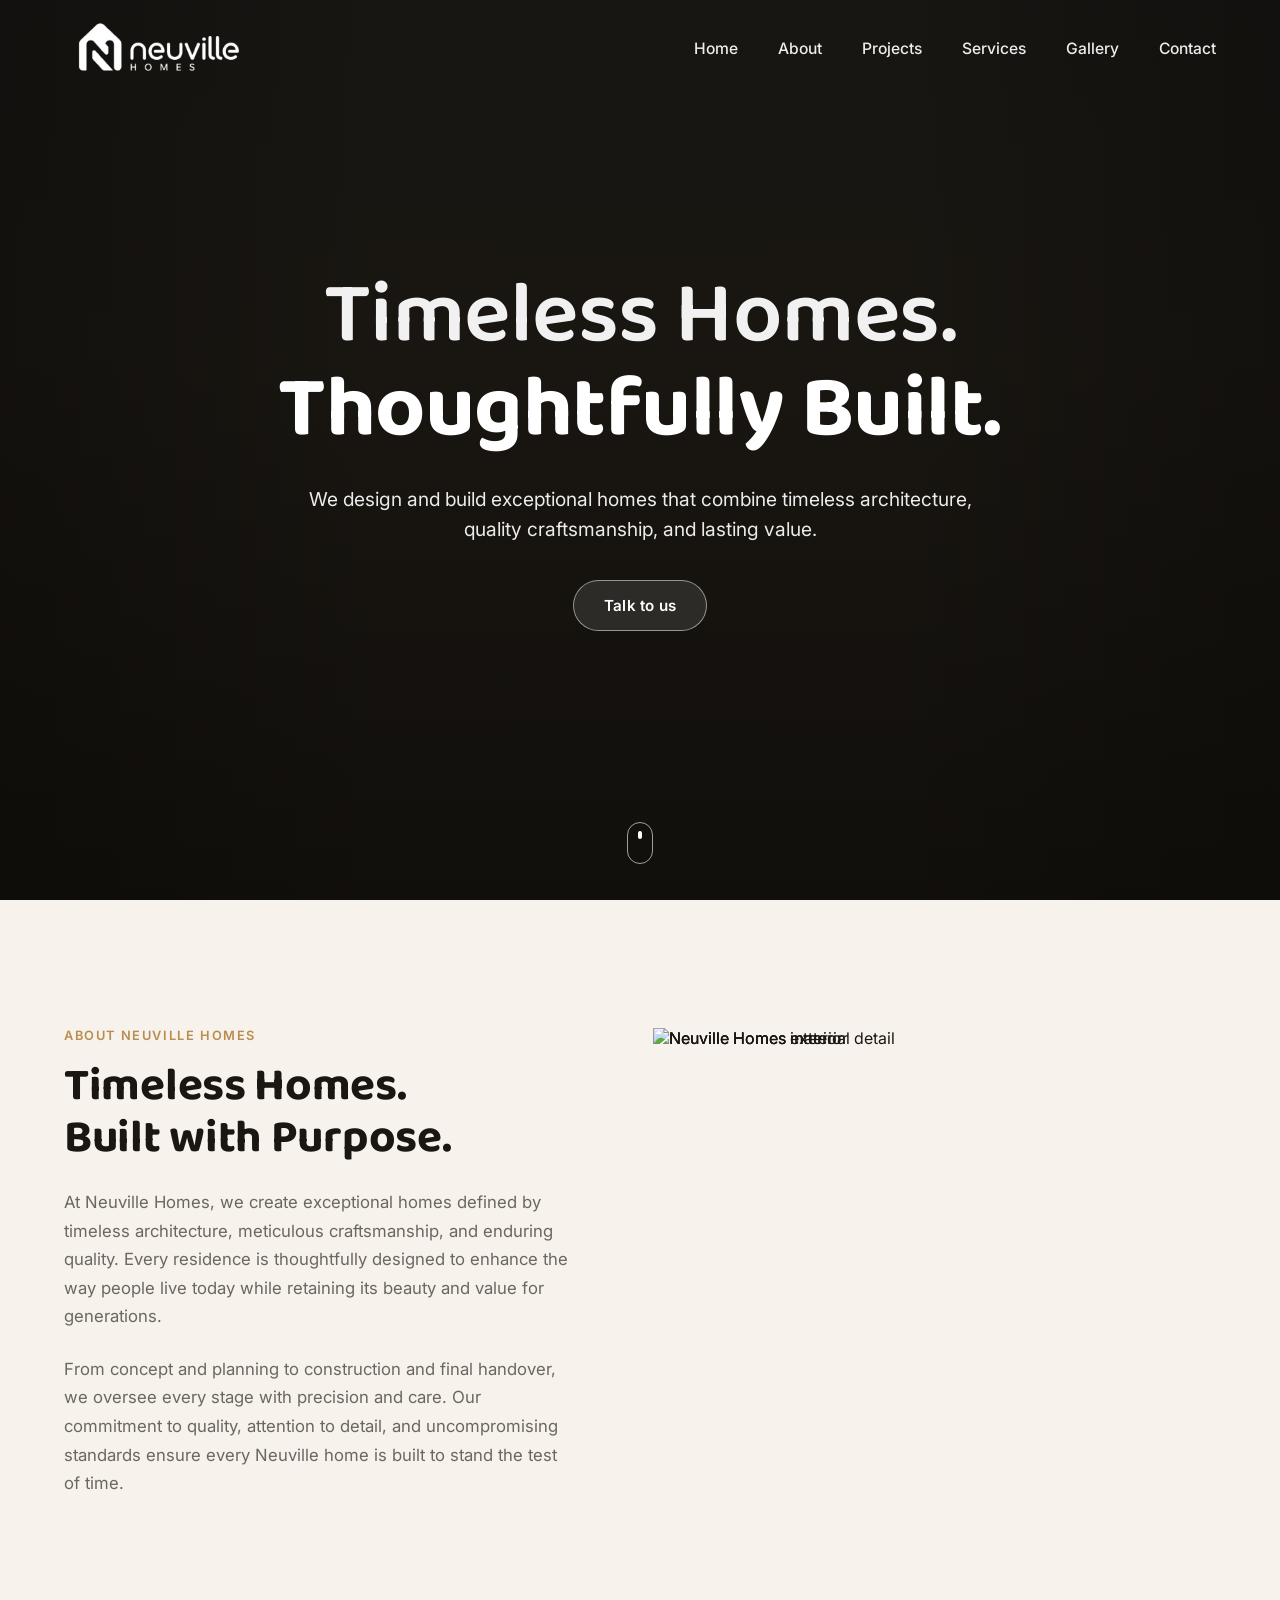
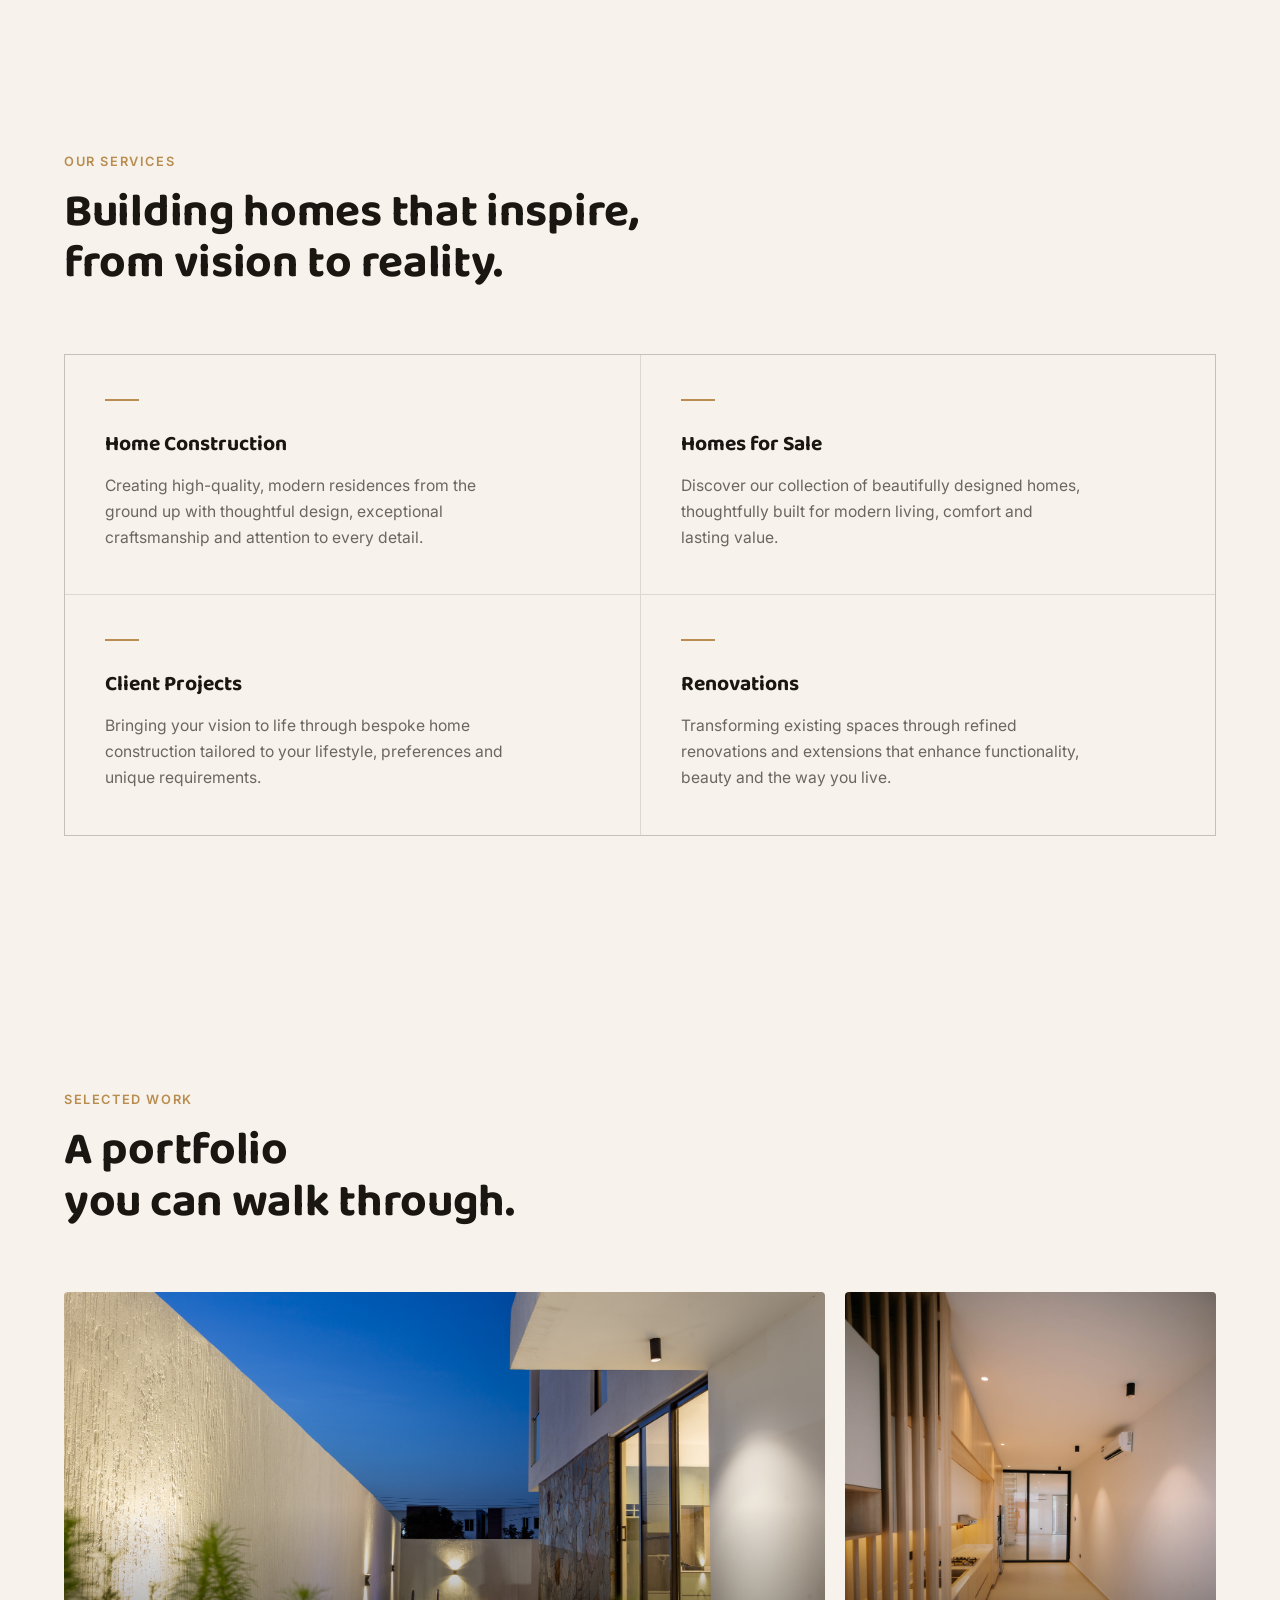
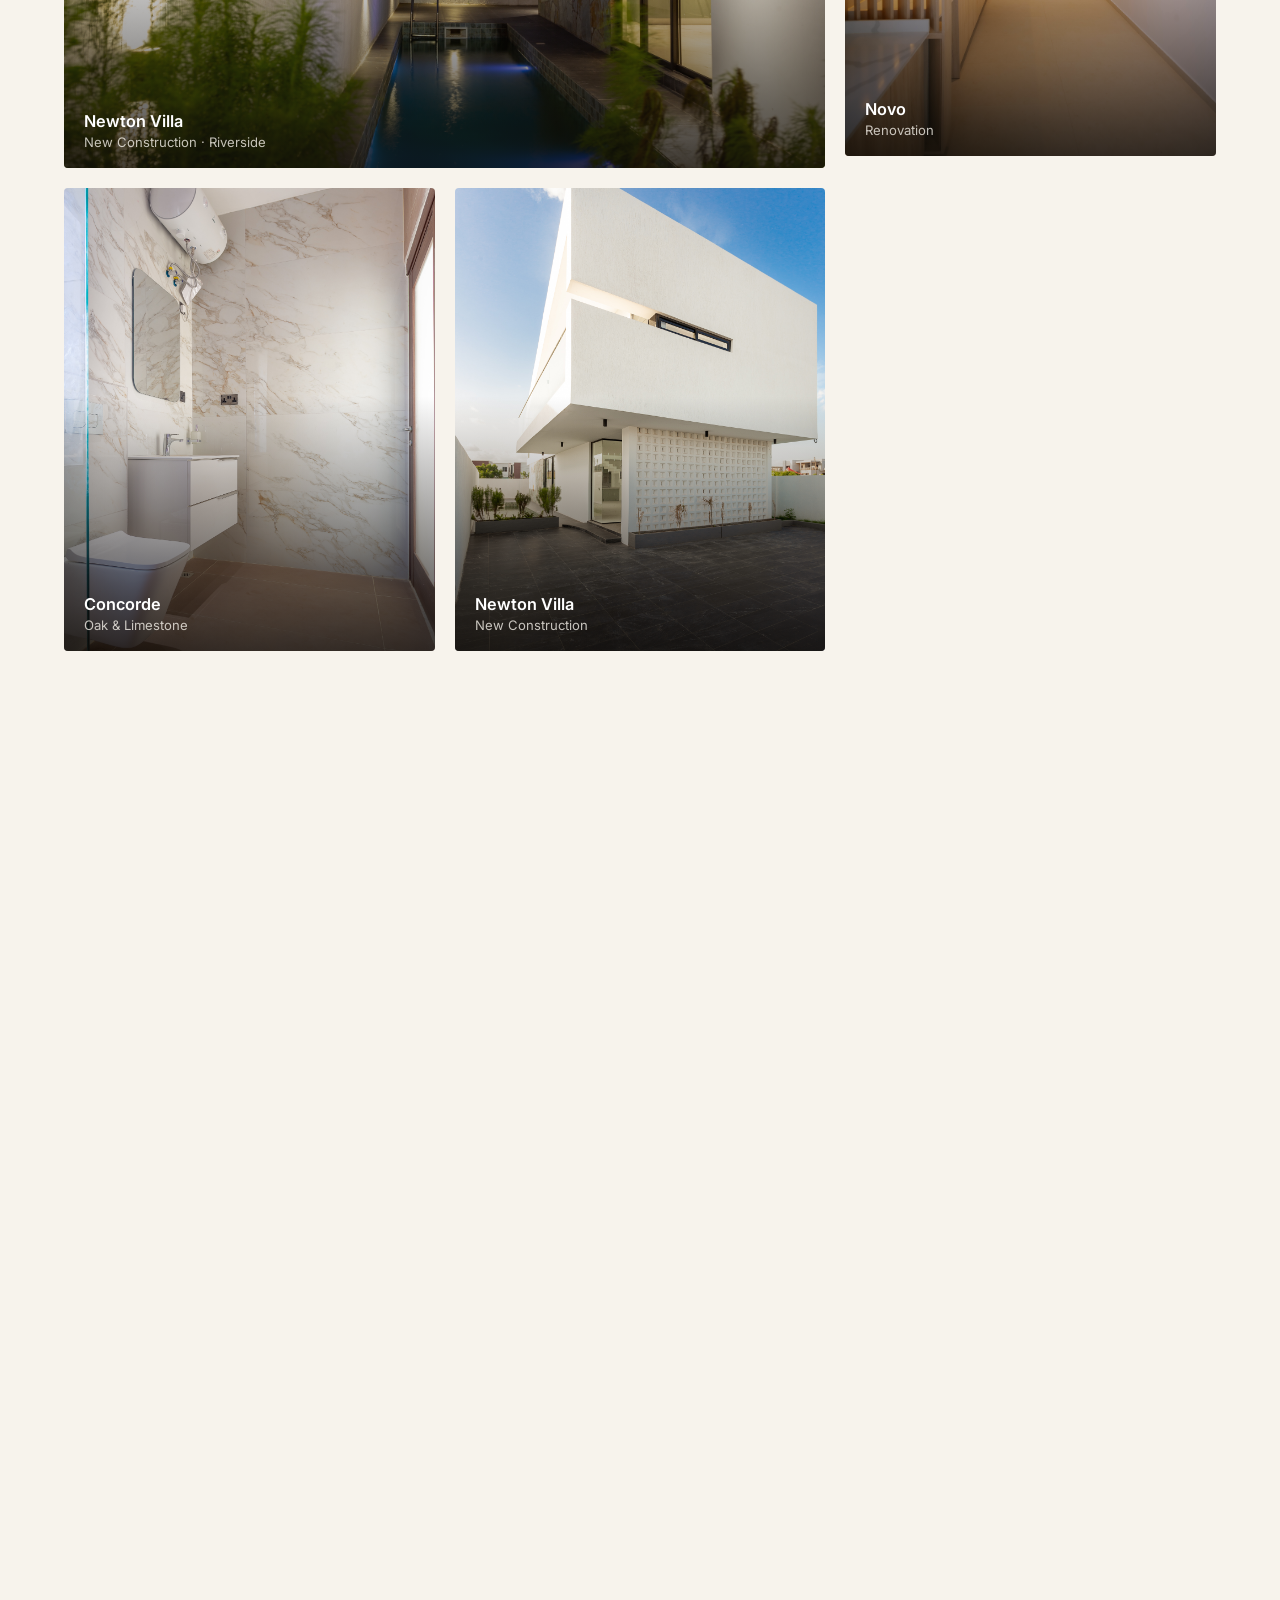
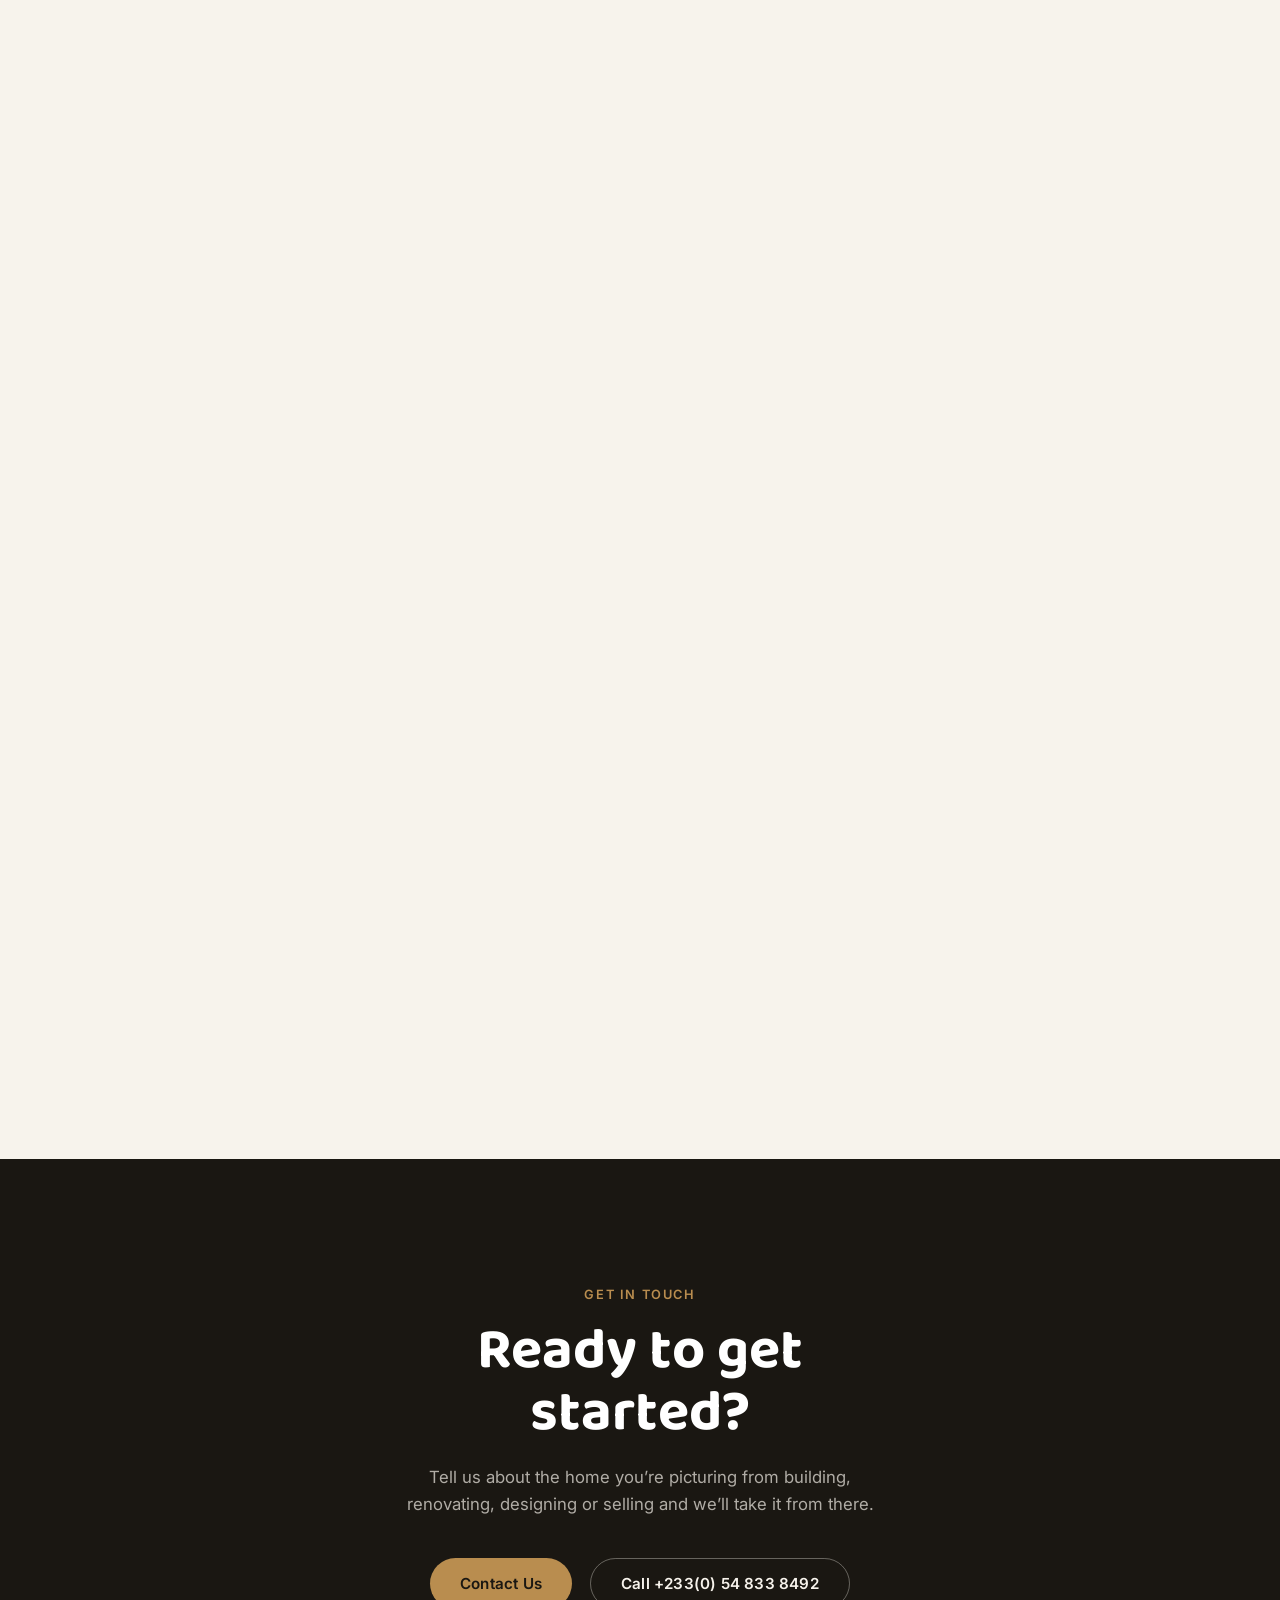
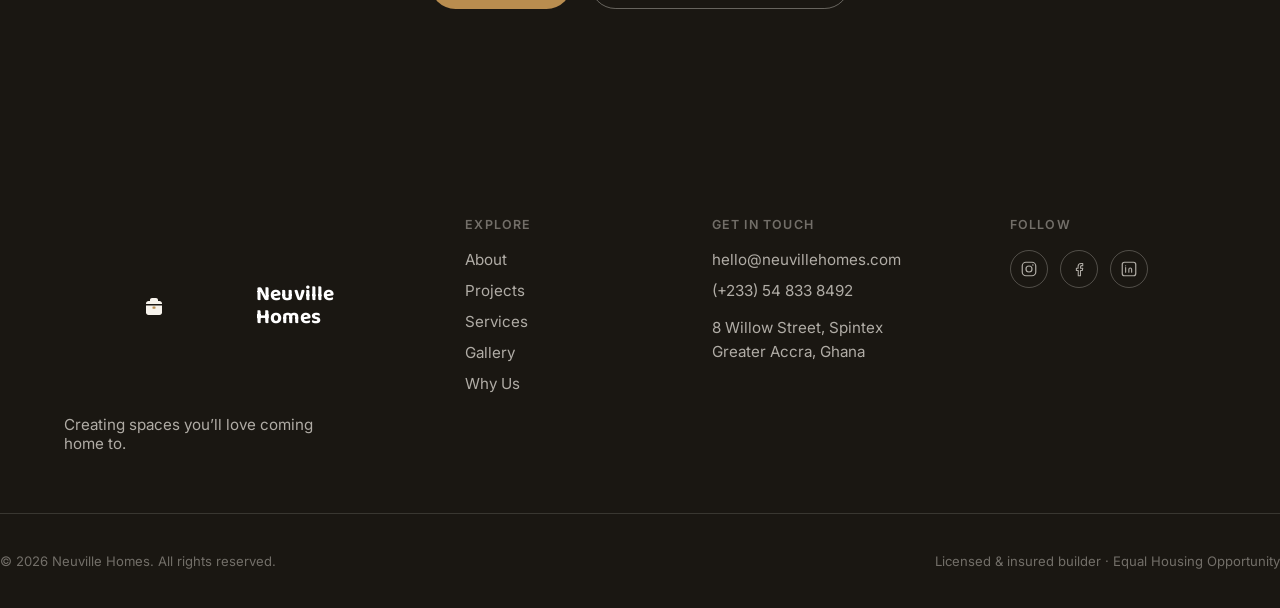
==== index.html @ 621ae407 "Logo size updated" ====
<!DOCTYPE html>
<html lang="en">
<head>
<meta charset="UTF-8">
<meta name="viewport" content="width=device-width, initial-scale=1.0">
<title>Neuville Homes | Timeless Homes. Thoughtfully Built.</title>
<meta name="description" content="Neuville Homes. Creating spaces you'll love coming home to.">

<!-- Social share preview -->
<meta property="og:title" content="Neuville Homes | Timeless Homes. Thoughtfully Built.">
<meta property="og:description" content="We design and build exceptional homes that combine timeless architecture, quality craftsmanship, and lasting value.">
<meta property="og:image" content="https://neuvillehomes.com/assets/social-preview.jpg">
<meta property="og:url" content="https://neuvillehomes.com">
<meta property="og:type" content="website">

<!-- Twitter/X card -->
<meta name="twitter:card" content="summary_large_image">
<meta name="twitter:title" content="Neuville Homes | Timeless Homes. Thoughtfully Built.">
<meta name="twitter:description" content="We design and build exceptional homes that combine timeless architecture, quality craftsmanship, and lasting value.">
<meta name="twitter:image" content="https://neuvillehomes.com/assets/social-preview.jpg">

<!-- Google Fonts -->
<link rel="preconnect" href="https://fonts.googleapis.com">
<link rel="preconnect" href="https://fonts.gstatic.com" crossorigin>
<link href="https://fonts.googleapis.com/css2?family=Baloo+2:wght@600;700;800&family=Inter:wght@400;500;600&display=swap" rel="stylesheet">

<link rel="stylesheet" href="styles.css">
</head>
<body>

<header class="site-header" id="siteHeader">
  <div class="header-inner">

    <!-- LOGO -->
    <!-- NOTE FOR CLIENT: replace the <span class="logo-mark"> SVG below with an <img src="assets/your-logo.png" alt="Neuville Homes"> tag
         when your logo image is ready. The wordmark text can stay or be removed if your logo already includes it. -->
    <a href="#" class="logo" aria-label="Neuville Homes home">
      <span class="logo-mark" aria-hidden="true">
        <img src="assets/logo-white.png" alt="" class="logo-img logo-img--white" >
        <img src="assets/logo-green.png" alt="" class="logo-img logo-img--green" >
      </span>
    </a>

    <!-- NAV -->
    <nav class="main-nav" id="mainNav" aria-label="Primary">
      <a href="index.html">Home</a>
      <a href="#about">About</a>
      <a href="projects.html">Projects</a>
      <a href="#services">Services</a>
      <a href="#gallery">Gallery</a>
      <a href="#contact">Contact</a>
    </nav>

    <!-- MOBILE TOGGLE -->
    <button class="nav-toggle" id="navToggle" aria-label="Toggle menu" aria-expanded="false" aria-controls="mainNav">
      <span></span>
      <span></span>
      <span></span>
    </button>

  </div>
</header>

<main>
  <section class="hero" id="hero">

    <!-- BACKGROUND VIDEO -->
    <!-- NOTE FOR CLIENT: drop your looping video file into assets/ and update the <source src="..."> below.
         The poster image (current landing photo) shows until the video loads, and is also the fallback
         if a browser can't play video. Keep muted + playsinline + loop + autoplay for a silent auto-loop. -->
    <div class="hero-media">
      <video
        class="hero-video"
        autoplay
        muted
        loop
        playsinline
        poster="assets/hero-poster.jpg">
        <source src="assets/neuville-homes.mp4" type="video/mp4">
      </video>
      <div class="hero-overlay" aria-hidden="true"></div>
    </div>

    <div class="hero-content">
      <h1 class="hero-heading">
        <span class="hero-heading-thin">Timeless Homes.</span> Thoughtfully Built.
      </h1>
      <p class="hero-sub">
        We design and build exceptional homes that combine timeless architecture,
        quality craftsmanship, and lasting value.
      </p>
      <a href="#contact" class="btn btn-ghost hero-cta">Talk to us</a>
    </div>

    <a href="#about" class="scroll-cue" aria-label="Scroll to content">
      <span></span>
    </a>

  </section>

  <!-- ============================================
       ABOUT
       ============================================ -->
  <section class="section about" id="about">
    <div class="section-inner about-grid">

      <div class="about-copy">
        <p class="eyebrow">About Neuville Homes</p>
        <h2 class="section-heading">Timeless Homes.<br>Built with Purpose.</h2>
        <p class="body-text">
          At Neuville Homes, we create exceptional homes defined by timeless architecture,
          meticulous craftsmanship, and enduring quality. Every residence is thoughtfully
          designed to enhance the way people live today while retaining its beauty and
          value for generations.
        </p>
        <p class="body-text">
          From concept and planning to construction and final handover, we oversee every
          stage with precision and care. Our commitment to quality, attention to detail,
          and uncompromising standards ensure every Neuville home is built to stand the test of time.
        </p>
      </div>

      <div class="about-collage" aria-hidden="true">
        <div class="collage-item collage-item--tall">
          <img src="assets/home-5.jpg" alt="Neuville Homes exterior">
        </div>
        <div class="collage-item">
          <img src="assets/home-1.jpg" alt="Neuville Homes interior">
        </div>
        <div class="collage-item">
          <img src="assets/home-8.jpg" alt="Neuville Homes material detail">
        </div>
      </div>

    </div>
  </section>

  <!-- ============================================
       SERVICES
       ============================================ -->
  <section class="section services" id="services">
    <div class="section-inner">

      <div class="section-head">
        <p class="eyebrow">Our Services</p>
        <h2 class="section-heading">Building homes that inspire,<br>from vision to reality.</h2>
      </div>

      <div class="services-grid">

        <div class="service-card">
          <span class="service-mark" aria-hidden="true"></span>
          <h3>Home Construction</h3>
          <p>Creating high-quality, modern residences from the ground up with thoughtful design, exceptional craftsmanship and attention to every detail.</p>
        </div>

        <div class="service-card">
          <span class="service-mark" aria-hidden="true"></span>
          <h3>Homes for Sale</h3>
          <p>Discover our collection of beautifully designed homes, thoughtfully built for modern living, comfort and lasting value.</p>
        </div>

        <div class="service-card">
          <span class="service-mark" aria-hidden="true"></span>
          <h3>Client Projects</h3>
          <p>Bringing your vision to life through bespoke home construction tailored to your lifestyle, preferences and unique requirements.</p>
        </div>

        <div class="service-card">
          <span class="service-mark" aria-hidden="true"></span>
          <h3>Renovations</h3>
          <p>Transforming existing spaces through refined renovations and extensions that enhance functionality, beauty and the way you live.</p>
        </div>

      </div>
    </div>
  </section>

  <!-- ============================================
       GALLERY
       ============================================ -->
  <section class="section gallery" id="gallery">
    <div class="section-inner">

      <div class="section-head">
        <p class="eyebrow">Selected Work</p>
        <h2 class="section-heading">A portfolio<br>you can walk through.</h2>
      </div>

      <div class="gallery-grid">

        <a class="gallery-item gallery-item--wide" href="property.html?id=newton-villa">
          <img src="assets/newton-villa-3.jpg" alt="Newton Villa">
          <span class="gallery-item-view" aria-hidden="true">&#8599;</span>
          <span class="gallery-caption"><span>Newton Villa</span><small>New Construction &middot; Riverside</small></span>
        </a>

        <a class="gallery-item" href="property.html?id=novo">
          <img src="assets/novo-1.JPG" alt="Novo">
          <span class="gallery-item-view" aria-hidden="true">&#8599;</span>
          <span class="gallery-caption"><span>Novo</span><small>Renovation</small></span>
        </a>

        <a class="gallery-item" href="property.html?id=concorde">
          <img src="assets/concorde-1.jpg" alt="Concorde">
          <span class="gallery-item-view" aria-hidden="true">&#8599;</span>
          <span class="gallery-caption"><span>Concorde</span><small>Oak &amp; Limestone</small></span>
        </a>

        <a class="gallery-item" href="property.html?id=newton-villa">
          <img src="assets/newton-villa-2.jpg" alt="Newton Villa">
          <span class="gallery-item-view" aria-hidden="true">&#8599;</span>
          <span class="gallery-caption"><span>Newton Villa</span><small>New Construction</small></span>
        </a>

        <a class="gallery-item gallery-item--wide" href="property.html?id=courtyard-house">
          <img src="assets/home-3.jpg" alt="Courtyard House">
          <span class="gallery-item-view" aria-hidden="true">&#8599;</span>
          <span class="gallery-caption"><span>Courtyard House</span><small>Renovation</small></span>
        </a>

        <a class="gallery-item" href="property.html?id=the-long-view">
          <img src="assets/home-7.jpg" alt="The Long View">
          <span class="gallery-item-view" aria-hidden="true">&#8599;</span>
          <span class="gallery-caption"><span>The Long View</span><small>Interior Design</small></span>
        </a>

      </div>
    </div>
  </section>

  <!-- ============================================
       WHY CHOOSE US
       ============================================ -->
  <section class="section why-us" id="why-us">

    <div class="section-inner">
      <div class="section-head">
        <p class="eyebrow">Why Choose Us</p>
        <h2 class="section-heading">Excellence is built<br>into every detail.</h2>
      </div>

      <div class="why-grid">
        <div class="why-item">
          <span class="why-check" aria-hidden="true">&#10003;</span>
          <div>
            <h3>A seamless journey from vision to completion</h3>
            <p>From the first concept to the final handover, our dedicated team manages every stage with care, ensuring a smooth and transparent building experience.</p>
          </div>
        </div>
        <div class="why-item">
          <span class="why-check" aria-hidden="true">&#10003;</span>
          <div>
            <h3>Quality without compromise</h3>
            <p>We focus on exceptional materials, skilled craftsmanship and thoughtful execution to create homes that are as enduring as they are beautiful.</p>
          </div>
        </div>
        <div class="why-item">
          <span class="why-check" aria-hidden="true">&#10003;</span>
          <div>
            <h3>Designed for lasting value</h3>
            <p>Every decision — from architecture and layout to finishes and materials — is made with longevity, comfort and timeless appeal in mind.</p>
          </div>
        </div>
        <div class="why-item">
          <span class="why-check" aria-hidden="true">&#10003;</span>
          <div>
            <h3>A trusted partner in every project</h3>
            <p>Whether building, renovating or investing, we bring expertise, attention to detail and a commitment to delivering homes of distinction.</p>
          </div>
        </div>
      </div>
    </div>
  </section>

  <!-- ============================================
       TESTIMONIALS
       ============================================ -->
  <section class="section testimonials" id="testimonials">
    <div class="section-inner">

      <div class="section-head">
        <p class="eyebrow">Client Stories</p>
        <h2 class="section-heading">What it&rsquo;s like<br>to build with us.</h2>
      </div>

      <div class="testimonial-grid">

        <blockquote class="testimonial-card">
          <span class="quote-mark" aria-hidden="true">&ldquo;</span>
          <p>Neuville didn&rsquo;t just build our house. They listened to how we actually wanted to live in it, and it shows in every room.</p>
          <footer><span>Sarah &amp; Tom Whitfield</span><small>New Construction client</small></footer>
        </blockquote>

        <blockquote class="testimonial-card">
          <span class="quote-mark" aria-hidden="true">&ldquo;</span>
          <p>The renovation could have been chaos. It wasn&rsquo;t. Every decision was explained before it was made, not after.</p>
          <footer><span>Daniel Okafor</span><small>Renovation client</small></footer>
        </blockquote>

        <blockquote class="testimonial-card">
          <span class="quote-mark" aria-hidden="true">&ldquo;</span>
          <p>We sold through their team and never once felt like a transaction. They knew the house better than the listing did.</p>
          <footer><span>Priya Anand</span><small>Property Sale client</small></footer>
        </blockquote>

      </div>
    </div>
  </section>

  <!-- ============================================
       CTA / CONTACT
       ============================================ -->
  <section class="section cta" id="contact">
    <div class="section-inner cta-inner">
      <p class="eyebrow eyebrow--light">Get In Touch</p>
      <h2 class="cta-heading">Ready to get started?</h2>
      <p class="cta-sub">Tell us about the home you&rsquo;re picturing from building, renovating, designing or selling and we&rsquo;ll take it from there.</p>
      <div class="cta-actions">
        <a href="mailto:hello@neuvillehomes.com" class="btn btn-gold">Contact Us</a>
        <a href="tel:+233548338492" class="btn btn-outline">Call +233(0) 54 833 8492</a>
      </div>
    </div>
  </section>
</main>

<!-- ============================================
     FOOTER
     ============================================ -->
<footer class="site-footer">
  <div class="section-inner footer-grid">

    <div class="footer-brand">
      <a href="#" class="logo" aria-label="Neuville Homes home">
        <span class="logo-mark" aria-hidden="true">
          <svg viewBox="0 0 24 24" width="24" height="24" fill="none" xmlns="http://www.w3.org/2000/svg">
            <path d="M4 8.5C4 7.11929 5.11929 6 6.5 6H8V5C8 3.89543 8.89543 3 10 3H14C15.1046 3 16 3.89543 16 5V6H17.5C18.8807 6 20 7.11929 20 8.5V9H4V8.5Z" fill="currentColor"/>
            <path d="M4 10.5H20V17.5C20 18.8807 18.8807 20 17.5 20H6.5C5.11929 20 4 18.8807 4 17.5V10.5Z" fill="currentColor"/>
            <rect x="10.5" y="11.5" width="3" height="2.2" rx="0.4" fill="#B98D4F"/>
          </svg>
        </span>
        <span class="logo-text">Neuville<br>Homes</span>
      </a>
      <p class="footer-tagline">Creating spaces you&rsquo;ll love coming home to.</p>
    </div>

    <nav class="footer-nav" aria-label="Footer">
      <p class="footer-col-title">Explore</p>
      <a href="#about">About</a>
      <a href="projects.html">Projects</a>
      <a href="#services">Services</a>
      <a href="#gallery">Gallery</a>
      <a href="#why-us">Why Us</a>
    </nav>

    <div class="footer-contact">
      <p class="footer-col-title">Get in touch</p>
      <a href="mailto:hello@neuvillehomes.com">hello@neuvillehomes.com</a>
      <a href="+233548338492">(+233) 54 833 8492</a>
      <p class="footer-address">8 Willow Street, Spintex <br>Greater Accra, Ghana</p>
    </div>

    <div class="footer-social">
      <p class="footer-col-title">Follow</p>
      <div class="social-row">
        <a href="#" aria-label="Neuville Homes on Instagram" class="social-icon">
          <svg width="18" height="18" viewBox="0 0 24 24" fill="none"><rect x="3" y="3" width="18" height="18" rx="5" stroke="currentColor" stroke-width="1.6"/><circle cx="12" cy="12" r="4" stroke="currentColor" stroke-width="1.6"/><circle cx="17.2" cy="6.8" r="1" fill="currentColor"/></svg>
        </a>
        <a href="#" aria-label="Neuville Homes on Facebook" class="social-icon">
          <svg width="18" height="18" viewBox="0 0 24 24" fill="none"><path d="M14 21v-7h2.5l.5-3H14V9c0-.9.3-1.5 1.7-1.5H17V4.8c-.3 0-1.2-.1-2.3-.1-2.3 0-3.9 1.4-3.9 4v2.2H8.5v3H11v7h3Z" stroke="currentColor" stroke-width="1.4" stroke-linejoin="round"/></svg>
        </a>
        <a href="#" aria-label="Neuville Homes on LinkedIn" class="social-icon">
          <svg width="18" height="18" viewBox="0 0 24 24" fill="none"><rect x="3" y="3" width="18" height="18" rx="3" stroke="currentColor" stroke-width="1.6"/><path d="M7.5 10v6.2M7.5 7.8v.01M11.8 16.2v-3.6c0-1.2.7-2 1.9-2 1.1 0 1.8.8 1.8 2v3.6" stroke="currentColor" stroke-width="1.5" stroke-linecap="round"/></svg>
        </a>
      </div>
    </div>

  </div>

  <div class="footer-bottom">
    <div class="section-inner footer-bottom-inner">
      <p>&copy; <span id="year">2026</span> Neuville Homes. All rights reserved.</p>
      <p class="footer-fine">Licensed &amp; insured builder &middot; Equal Housing Opportunity</p>
    </div>
  </div>
</footer>

<script src="script.js"></script>
</body>
</html>
---- styles.css ----
/* ============================================
   Neuville Homes — Landing Page
   ============================================ */

:root{
  --color-cream: #F7F3EC;
  --color-ink: #1A1712;
  --color-gold: #B98D4F;
  --color-overlay-top: rgba(10, 14, 20, 0.15);
  --color-overlay-bottom: rgba(10, 8, 6, 0.55);

  --font-display: 'Baloo 2', 'Quicksand', sans-serif;
  --font-body: 'Inter', -apple-system, BlinkMacSystemFont, sans-serif;

  --header-h: 96px;
  --container-pad: 64px;
}

*, *::before, *::after{ box-sizing: border-box; }

html{ scroll-behavior: smooth; }

body{
  margin: 0;
  font-family: var(--font-body);
  background: var(--color-ink);
  color: var(--color-cream);
  -webkit-font-smoothing: antialiased;
}

a{ text-decoration: none; color: inherit; }

img, video{ max-width: 100%; display: block; }

button{ font-family: inherit; }

/* ============================================
   HEADER
   ============================================ */

.site-header{
  position: absolute;
  top: 0;
  left: 0;
  right: 0;
  z-index: 100;
  height: var(--header-h);
}

.header-inner{
  max-width: 1440px;
  margin: 0 auto;
  height: 100%;
  padding: 0 var(--container-pad);
  display: flex;
  align-items: center;
  justify-content: space-between;
}

.logo{
  display: flex;
  align-items: center;
  gap: 12px;
  flex-shrink: 0;
}

.logo-mark{
  display: flex;
  align-items: center;
  justify-content: center;
  width: 180px;
  height: 180px;
  flex-shrink: 0;
  position: relative;
}

.logo-img{
  width: 100%;
  height: 100%;
  object-fit: contain;
  display: block;
}

.logo-img--green{ display: none; }

.logo-text{
  font-family: var(--font-display);
  font-weight: 700;
  font-size: 1.3rem;
  line-height: 1.08;
  letter-spacing: 0.2px;
  color: #ffffff;
}

.main-nav{
  display: flex;
  align-items: center;
  gap: 40px;
}

.main-nav a{
  font-size: 0.98rem;
  font-weight: 500;
  color: rgba(255, 255, 255, 0.92);
  position: relative;
  padding: 6px 0;
  transition: color 0.25s ease;
}

.main-nav a::after{
  content: "";
  position: absolute;
  left: 0;
  bottom: 0;
  width: 0%;
  height: 1.5px;
  background: #ffffff;
  transition: width 0.3s ease;
}

.main-nav a:hover{ color: #ffffff; }
.main-nav a:hover::after{ width: 100%; }

/* Mobile nav toggle */
.nav-toggle{
  display: none;
  flex-direction: column;
  justify-content: center;
  gap: 5px;
  width: 40px;
  height: 40px;
  background: none;
  border: none;
  cursor: pointer;
  z-index: 110;
}

.nav-toggle span{
  display: block;
  width: 100%;
  height: 2px;
  background: #ffffff;
  border-radius: 2px;
  transition: transform 0.3s ease, opacity 0.3s ease;
}

.nav-toggle.is-open span:nth-child(1){ transform: translateY(7px) rotate(45deg); }
.nav-toggle.is-open span:nth-child(2){ opacity: 0; }
.nav-toggle.is-open span:nth-child(3){ transform: translateY(-7px) rotate(-45deg); }

/* ============================================
   HERO
   ============================================ */

.hero{
  position: relative;
  min-height: 100svh;
  width: 100%;
  display: flex;
  align-items: center;
  overflow: hidden;
}

.hero-media{
  position: absolute;
  inset: 0;
  z-index: 0;
}

.hero-video{
  width: 100%;
  height: 100%;
  object-fit: cover;
  object-position: center;
}

.hero-overlay{
  position: absolute;
  inset: 0;
  background:
    linear-gradient(180deg, var(--color-overlay-top) 0%, rgba(10,10,10,0.05) 40%, var(--color-overlay-bottom) 100%),
    linear-gradient(90deg, rgba(0,0,0,0.25) 0%, rgba(0,0,0,0) 30%, rgba(0,0,0,0) 70%, rgba(0,0,0,0.25) 100%);
}

.hero-content{
  position: relative;
  z-index: 1;
  width: 100%;
  max-width: 1080px;
  margin: 0 auto;
  text-align: center;
  animation: hero-rise 1s cubic-bezier(0.16, 1, 0.3, 1) both;
  animation-delay: 0.15s;
}

@keyframes hero-rise{
  from{ opacity: 0; transform: translateY(22px); }
  to{ opacity: 1; transform: translateY(0); }
}

.hero-heading{
  font-family: var(--font-display);
  font-weight: 700;
  font-size: clamp(3.2rem, 6.8vw, 5.8rem);
  line-height: 1.08;
  letter-spacing: -0.5px;
  margin: 0 0 28px;
  color: #ffffff;
  text-wrap: balance;
}

.hero-heading-thin{
  font-weight: 600;
  opacity: 0.94;
}

.hero-sub{
  font-family: var(--font-body);
  font-weight: 400;
  font-size: clamp(1rem, 1.6vw, 1.2rem);
  line-height: 1.55;
  color: rgba(255, 255, 255, 0.92);
  max-width: 680px;
  margin: 0 auto;
}

/* ============================================
   RESPONSIVE
   ============================================ */

@media (max-width: 900px){
  :root{ --container-pad: 32px; --header-h: 84px; }

  .main-nav{
    position: fixed;
    top: 0;
    right: 0;
    height: 100svh;
    width: min(78vw, 340px);
    background: rgba(20, 17, 13, 0.98);
    flex-direction: column;
    justify-content: center;
    align-items: flex-start;
    gap: 28px;
    padding: 0 40px;
    transform: translateX(100%);
    transition: transform 0.4s cubic-bezier(0.16, 1, 0.3, 1);
    z-index: 105;
  }

  .main-nav.is-open{ transform: translateX(0); }

  .main-nav a{ font-size: 1.15rem; }

  .nav-toggle{ display: flex; }

  .hero-content{ padding-bottom: 12vh; }
}

@media (max-width: 560px){
  :root{ --container-pad: 22px; --header-h: 76px; }

  .logo-mark{ width: 38px; height: 38px; border-radius: 10px; }
  .logo-text{ font-size: 1.05rem; }

  .hero-heading{ margin-bottom: 20px; }
  .hero-sub{ font-size: 0.98rem; }

  .hero-content{ padding-bottom: 10vh; }
}

@media (max-width: 380px){
  .hero-heading{ font-size: clamp(2rem, 8vw, 2.4rem); }
}

/* Respect reduced motion */
@media (prefers-reduced-motion: reduce){
  .hero-content{ animation: none; }
  html{ scroll-behavior: auto; }
  .main-nav, .nav-toggle span, .main-nav a::after{ transition: none; }
}

/* ============================================
   DESIGN TOKENS — page sections
   ============================================ */

:root{
  --color-ink-soft: rgba(26, 23, 18, 0.64);
  --color-ink-faint: rgba(26, 23, 18, 0.38);
  --color-line: rgba(26, 23, 18, 0.12);
  --color-cream-soft: rgba(247, 243, 236, 0.68);
  --color-cream-faint: rgba(247, 243, 236, 0.4);
  --section-pad-y: 128px;
}

/* ============================================
   SHARED SECTION SCAFFOLDING
   ============================================ */

.section{
  background: var(--color-cream);
  color: var(--color-ink);
  padding: var(--section-pad-y) 0;
}

.section-inner{
  max-width: 1280px;
  margin: 0 auto;
  padding: 0 var(--container-pad);
}

.eyebrow{
  font-family: var(--font-body);
  font-size: 0.8rem;
  font-weight: 600;
  letter-spacing: 1.6px;
  text-transform: uppercase;
  color: var(--color-gold);
  margin: 0 0 18px;
}

.eyebrow--light{ color: var(--color-gold); }

.section-heading{
  font-family: var(--font-display);
  font-weight: 700;
  font-size: clamp(2.1rem, 3.6vw, 3.1rem);
  line-height: 1.12;
  letter-spacing: -0.3px;
  margin: 0;
  color: var(--color-ink);
}

.section-head{
  max-width: 640px;
  margin: 0 0 64px;
}

.body-text{
  font-family: var(--font-body);
  font-size: 1.05rem;
  line-height: 1.7;
  color: var(--color-ink-soft);
  max-width: 46ch;
  margin: 24px 0 0;
}

/* Architectural corner-tick motif — the page's signature accent.
   Small drafting-style marks at the corners of photography, used
   consistently across About / Gallery to nod to blueprint drawings. */
.placeholder-img{
  position: relative;
  background: linear-gradient(160deg, #E7E0D2 0%, #D8CEB9 100%);
  display: flex;
  align-items: center;
  justify-content: center;
  overflow: hidden;
  min-height: 160px;
}

.placeholder-img--gold{
  background: linear-gradient(160deg, #C7A06B 0%, #9E7743 100%);
}

.placeholder-img::before,
.placeholder-img::after{
  content: "";
  position: absolute;
  width: 22px;
  height: 22px;
  border: 1.5px solid rgba(26, 23, 18, 0.55);
  opacity: 0.55;
  pointer-events: none;
}
.placeholder-img::before{ top: 14px; left: 14px; border-right: none; border-bottom: none; }
.placeholder-img::after{ bottom: 14px; right: 14px; border-left: none; border-top: none; }
.placeholder-img--gold::before,
.placeholder-img--gold::after{ border-color: rgba(255,255,255,0.6); }

.ph-label{
  font-family: var(--font-body);
  font-size: 0.78rem;
  font-weight: 500;
  letter-spacing: 0.3px;
  color: rgba(26, 23, 18, 0.5);
  text-align: center;
  padding: 0 16px;
}
.placeholder-img--gold .ph-label{ color: rgba(255,255,255,0.85); }

.btn{
  display: inline-flex;
  align-items: center;
  justify-content: center;
  font-family: var(--font-body);
  font-weight: 600;
  font-size: 0.95rem;
  letter-spacing: 0.2px;
  padding: 15px 30px;
  border-radius: 999px;
  transition: transform 0.25s ease, background 0.25s ease, color 0.25s ease, border-color 0.25s ease;
}

.btn-gold{
  background: var(--color-gold);
  color: #1A1712;
}
.btn-gold:hover{ transform: translateY(-2px); background: #c99c5e; }

.btn-outline{
  background: transparent;
  color: var(--color-cream);
  border: 1.5px solid rgba(247, 243, 236, 0.35);
}
.btn-outline:hover{ border-color: rgba(247, 243, 236, 0.8); transform: translateY(-2px); }

.btn-ghost{
  background: rgba(255,255,255,0.1);
  color: #ffffff;
  border: 1.5px solid rgba(255,255,255,0.5);
  backdrop-filter: blur(6px);
}
.btn-ghost:hover{ background: rgba(255,255,255,0.22); transform: translateY(-2px); }

/* ============================================
   HEADER — solid state once scrolled past hero
   ============================================ */

.site-header{ transition: background 0.35s ease, box-shadow 0.35s ease; }

.site-header.is-scrolled{
  position: fixed;
  background: rgba(247, 243, 236, 0.92);
  backdrop-filter: blur(10px);
  box-shadow: 0 1px 0 var(--color-line);
}

.site-header.is-scrolled .logo-text,
.site-header.is-scrolled .main-nav a{ color: var(--color-ink); }

.site-header.is-scrolled .main-nav a::after{ background: var(--color-ink); }

.site-header.is-scrolled .logo-img--white{ display: none; }

.site-header.is-scrolled .logo-img--green{ display: block; }

.site-header.is-scrolled .nav-toggle span{ background: var(--color-ink); }

@media (max-width: 900px){
  .site-header.is-scrolled .main-nav{ background: rgba(20, 17, 13, 0.98); }
  .site-header.is-scrolled .main-nav a{ color: rgba(255,255,255,0.92); }
  .site-header.is-scrolled .main-nav a::after{ background: #ffffff; }
}

/* Scroll cue on the hero */
.scroll-cue{
  position: absolute;
  left: 50%;
  bottom: 36px;
  transform: translateX(-50%);
  width: 26px;
  height: 42px;
  border: 1.5px solid rgba(255,255,255,0.6);
  border-radius: 20px;
  z-index: 1;
}
.scroll-cue span{
  position: absolute;
  top: 8px;
  left: 50%;
  width: 4px;
  height: 8px;
  border-radius: 2px;
  background: #ffffff;
  transform: translateX(-50%);
  animation: cue-drop 1.8s ease infinite;
}
@keyframes cue-drop{
  0%{ opacity: 1; top: 8px; }
  70%{ opacity: 0; top: 20px; }
  100%{ opacity: 0; top: 8px; }
}
.hero-cta{ margin-top: 36px; }

/* ============================================
   ABOUT
   ============================================ */

.about-grid{
  display: grid;
  grid-template-columns: minmax(0, 0.95fr) minmax(0, 1.05fr);
  gap: 80px;
  align-items: start;
}

.pull-quote{
  margin: 40px 0 0;
  padding: 24px 0 0;
  border-top: 1px solid var(--color-line);
  max-width: 46ch;
}
.pull-quote p{
  font-family: var(--font-display);
  font-weight: 600;
  font-size: 1.28rem;
  line-height: 1.4;
  color: var(--color-ink);
  margin: 0;
}

.about-collage{
  display: grid;
  grid-template-columns: 1.1fr 1fr;
  grid-template-rows: repeat(2, 160px);
  gap: 18px;
}
.about-collage .collage-item--tall{ grid-row: 1 / 3; }
.about-collage .collage-item:not(.collage-item--tall){ height: 100%; }

.collage-item img{
  position: absolute;
  inset: 0;
  width: 100%;
  height: 100%;
  object-fit: cover;
  display: block;
}

/* ============================================
   SERVICES
   ============================================ */

.services-grid{
  display: grid;
  grid-template-columns: repeat(2, minmax(0, 1fr));
  gap: 1px;
  background: var(--color-line);
  border: 1px solid var(--color-line);
}

.service-card{
  background: var(--color-cream);
  padding: 44px 40px;
}

.service-mark{
  display: block;
  width: 34px;
  height: 2px;
  background: var(--color-gold);
  margin-bottom: 26px;
}

.service-card h3{
  font-family: var(--font-display);
  font-weight: 700;
  font-size: 1.32rem;
  margin: 0 0 12px;
  color: var(--color-ink);
}

.service-card p{
  font-family: var(--font-body);
  font-size: 0.98rem;
  line-height: 1.65;
  color: var(--color-ink-soft);
  margin: 0;
  max-width: 40ch;
}

/* ============================================
   GALLERY
   ============================================ */

.gallery-grid{
  display: grid;
  grid-template-columns: repeat(3, minmax(0, 1fr));
  gap: 20px;
}

.gallery-item{
  position: relative;
  display: block;
  margin: 0;
  aspect-ratio: 4 / 5;
  border-radius: 4px;
  overflow: hidden;
  isolation: isolate;
}

.gallery-item.gallery-item--wide{
  aspect-ratio: 4 / 5;
}
@media (min-width: 700px){
  .gallery-item.gallery-item--wide{
    grid-column: span 2;
    aspect-ratio: 16 / 10;
  }
}

.gallery-item img{
  position: absolute;
  inset: 0;
  width: 100%;
  height: 100%;
  object-fit: cover;
  display: block;
  transition: transform 0.6s cubic-bezier(0.16, 1, 0.3, 1);
}

.gallery-item:hover img{ transform: scale(1.06); }

/* Dark gradient so the caption always reads over any photo */
.gallery-item::after{
  content: "";
  position: absolute;
  inset: 0;
  background: linear-gradient(180deg, rgba(15, 12, 8, 0) 45%, rgba(15, 12, 8, 0.78) 100%);
  z-index: 1;
  pointer-events: none;
}

.gallery-item-view{
  position: absolute;
  top: 16px;
  right: 16px;
  z-index: 2;
  display: flex;
  align-items: center;
  justify-content: center;
  width: 34px;
  height: 34px;
  border-radius: 50%;
  background: rgba(247, 243, 236, 0.16);
  border: 1px solid rgba(247, 243, 236, 0.45);
  color: #ffffff;
  opacity: 0;
  transform: translateY(-6px);
  transition: opacity 0.3s ease, transform 0.3s ease, background 0.3s ease;
}
.gallery-item:hover .gallery-item-view{
  opacity: 1;
  transform: translateY(0);
}
.gallery-item:hover .gallery-item-view{ background: var(--color-gold); border-color: var(--color-gold); }

.gallery-caption{
  position: absolute;
  left: 20px;
  bottom: 18px;
  right: 20px;
  z-index: 2;
  display: flex;
  flex-direction: column;
  font-family: var(--font-body);
}
.gallery-caption span{
  font-weight: 600;
  font-size: 1.02rem;
  color: #ffffff;
}
.gallery-caption small{
  font-size: 0.82rem;
  color: rgba(247, 243, 236, 0.78);
  margin-top: 3px;
}

/* legacy figcaption support (kept in case any item still uses <figcaption>) */
.gallery-item figcaption{
  position: absolute;
  left: 18px;
  bottom: 16px;
  right: 18px;
  z-index: 2;
  display: flex;
  flex-direction: column;
  font-family: var(--font-body);
}
.gallery-item figcaption span{
  font-weight: 600;
  font-size: 0.98rem;
  color: var(--color-ink);
}
.gallery-item figcaption small{
  font-size: 0.8rem;
  color: var(--color-ink-faint);
  margin-top: 2px;
}
.gallery-item.placeholder-img--gold figcaption span,
.gallery-item.placeholder-img--gold figcaption small{ color: #ffffff; }
.gallery-item.placeholder-img--gold figcaption small{ color: rgba(255,255,255,0.75); }

/* ============================================
   WHY CHOOSE US
   ============================================ */

.why-grid{
  display: grid;
  grid-template-columns: repeat(2, minmax(0, 1fr));
  gap: 44px 64px;
}

.why-item{
  display: flex;
  gap: 18px;
  align-items: flex-start;
}

.why-check{
  flex-shrink: 0;
  display: flex;
  align-items: center;
  justify-content: center;
  width: 30px;
  height: 30px;
  border-radius: 50%;
  background: rgba(185, 141, 79, 0.14);
  color: var(--color-gold);
  font-size: 0.85rem;
  margin-top: 2px;
}

.why-item h3{
  font-family: var(--font-display);
  font-weight: 700;
  font-size: 1.08rem;
  margin: 0 0 8px;
  color: var(--color-ink);
}
.why-item p{
  font-family: var(--font-body);
  font-size: 0.95rem;
  line-height: 1.6;
  color: var(--color-ink-soft);
  margin: 0;
}

/* ============================================
   TESTIMONIALS
   ============================================ */

.testimonial-grid{
  display: grid;
  grid-template-columns: repeat(3, minmax(0, 1fr));
  gap: 28px;
}

.testimonial-card{
  margin: 0;
  background: #ffffff;
  border: 1px solid var(--color-line);
  border-radius: 4px;
  padding: 36px 32px;
  display: flex;
  flex-direction: column;
}

.quote-mark{
  font-family: var(--font-display);
  font-size: 2.6rem;
  line-height: 1;
  color: var(--color-gold);
  margin-bottom: 12px;
}

.testimonial-card p{
  font-family: var(--font-body);
  font-size: 1rem;
  line-height: 1.65;
  color: var(--color-ink);
  margin: 0 0 24px;
  flex: 1;
}

.testimonial-card footer{
  display: flex;
  flex-direction: column;
  padding-top: 16px;
  border-top: 1px solid var(--color-line);
}
.testimonial-card footer span{
  font-weight: 600;
  font-size: 0.92rem;
  color: var(--color-ink);
}
.testimonial-card footer small{
  font-size: 0.8rem;
  color: var(--color-ink-faint);
  margin-top: 2px;
}

/* ============================================
   CTA
   ============================================ */

.cta{
  background: var(--color-ink);
  color: var(--color-cream);
  text-align: center;
}

.cta-inner{
  display: flex;
  flex-direction: column;
  align-items: center;
  max-width: 640px;
}

.cta-heading{
  font-family: var(--font-display);
  font-weight: 700;
  font-size: clamp(2.4rem, 4.5vw, 3.6rem);
  line-height: 1.08;
  margin: 0 0 20px;
  color: #ffffff;
}

.cta-sub{
  font-family: var(--font-body);
  font-size: 1.05rem;
  line-height: 1.6;
  color: var(--color-cream-soft);
  margin: 0 0 40px;
}

.cta-actions{
  display: flex;
  gap: 18px;
  flex-wrap: wrap;
  justify-content: center;
}

/* ============================================
   FOOTER
   ============================================ */

.site-footer{
  background: var(--color-ink);
  color: var(--color-cream);
  padding-top: 80px;
}

.footer-grid{
  display: grid;
  grid-template-columns: 1.4fr 0.8fr 1fr 0.8fr;
  gap: 40px;
  padding-bottom: 60px;
  border-bottom: 1px solid rgba(247, 243, 236, 0.14);
}

.footer-brand .logo-text{ color: #ffffff; }

.footer-tagline{
  font-family: var(--font-body);
  font-size: 0.95rem;
  color: var(--color-cream-soft);
  margin: 18px 0 0;
  max-width: 28ch;
}

.footer-col-title{
  font-family: var(--font-body);
  font-size: 0.78rem;
  font-weight: 600;
  letter-spacing: 1.2px;
  text-transform: uppercase;
  color: var(--color-cream-faint);
  margin: 0 0 18px;
}

.footer-nav,
.footer-contact{
  display: flex;
  flex-direction: column;
}
.footer-nav a,
.footer-contact a{
  font-family: var(--font-body);
  font-size: 0.95rem;
  color: var(--color-cream-soft);
  margin-bottom: 12px;
  transition: color 0.2s ease;
}
.footer-nav a:hover,
.footer-contact a:hover{ color: #ffffff; }

.footer-address{
  font-family: var(--font-body);
  font-size: 0.95rem;
  color: var(--color-cream-soft);
  line-height: 1.6;
  margin: 4px 0 0;
}

.social-row{ display: flex; gap: 12px; }
.social-icon{
  display: flex;
  align-items: center;
  justify-content: center;
  width: 38px;
  height: 38px;
  border-radius: 50%;
  border: 1px solid rgba(247, 243, 236, 0.25);
  color: var(--color-cream-soft);
  transition: border-color 0.2s ease, color 0.2s ease;
}
.social-icon:hover{ border-color: var(--color-gold); color: var(--color-gold); }

.footer-bottom-inner{
  display: flex;
  justify-content: space-between;
  flex-wrap: wrap;
  gap: 8px;
  padding: 26px 0;
  font-family: var(--font-body);
  font-size: 0.82rem;
  color: var(--color-cream-faint);
}

/* ============================================
   RESPONSIVE — page sections
   ============================================ */

@media (max-width: 980px){
  :root{ --section-pad-y: 96px; }

  .about-grid{ grid-template-columns: 1fr; gap: 48px; }
  .services-grid{ grid-template-columns: 1fr; }
  .gallery-grid{ grid-template-columns: repeat(2, minmax(0,1fr)); }
  .why-grid{ grid-template-columns: 1fr; gap: 32px; }
  .testimonial-grid{ grid-template-columns: 1fr; }
  .footer-grid{ grid-template-columns: 1fr 1fr; }
}

@media (max-width: 600px){
  :root{ --section-pad-y: 72px; }

  .section-head{ margin-bottom: 44px; }
  .about-collage{ grid-template-columns: 1fr; grid-template-rows: repeat(3, 180px); }
  .about-collage .collage-item--tall{ grid-row: auto; }
  .gallery-grid{ grid-template-columns: 1fr; }
  .gallery-item.gallery-item--wide{ grid-column: auto; }
  .cta-actions{ flex-direction: column; width: 100%; }
  .cta-actions .btn{ width: 100%; }
  .footer-grid{ grid-template-columns: 1fr; gap: 32px; }
  .footer-bottom-inner{ flex-direction: column; }
}

/* Respect reduced motion */
@media (prefers-reduced-motion: reduce){
  .scroll-cue span{ animation: none; }
}

/* Reveal-on-scroll (progressive enhancement; JS adds .reveal / .is-visible) */
.reveal{
  opacity: 0;
  transform: translateY(18px);
  transition: opacity 0.7s cubic-bezier(0.16, 1, 0.3, 1), transform 0.7s cubic-bezier(0.16, 1, 0.3, 1);
}
.reveal.is-visible{ opacity: 1; transform: translateY(0); }

@media (prefers-reduced-motion: reduce){
  .reveal{ opacity: 1; transform: none; transition: none; }
}
/* ============================================
   PROPERTY PAGE
   ============================================ */

/* --- Hero (image instead of video, plus breadcrumb) --- */
.property-hero-img{
  width: 100%;
  height: 100%;
  object-fit: cover;
  object-position: center;
}

.property-hero-content{ max-width: 760px; }

.breadcrumb{
  display: flex;
  align-items: center;
  gap: 8px;
  font-family: var(--font-body);
  font-size: 0.82rem;
  color: rgba(255,255,255,0.7);
  margin-bottom: 22px;
}
.breadcrumb a{ color: rgba(255,255,255,0.7); transition: color 0.2s ease; }
.breadcrumb a:hover{ color: #ffffff; }
.breadcrumb span{ color: rgba(255,255,255,0.4); }

.property-hero-heading{ margin-top: 6px; }

/* --- Quick facts strip --- */
.property-facts{
  background: var(--color-ink);
}
.property-facts-inner{
  display: flex;
  flex-wrap: wrap;
  gap: 0;
}
.fact{
  flex: 1 1 160px;
  display: flex;
  flex-direction: column;
  gap: 6px;
  padding: 26px 32px;
  border-right: 1px solid rgba(247, 243, 236, 0.14);
}
.fact:last-child{ border-right: none; }
.fact-label{
  font-family: var(--font-body);
  font-size: 0.76rem;
  letter-spacing: 1px;
  text-transform: uppercase;
  color: var(--color-cream-faint);
}
.fact-value{
  font-family: var(--font-display);
  font-weight: 700;
  font-size: 1.15rem;
  color: var(--color-gold);
}

/* --- Video --- */
.property-video-wrap{
  margin-top: 48px;
  border-radius: 4px;
  overflow: hidden;
  aspect-ratio: 16 / 9;
  background: var(--color-ink);
}
.property-video-wrap video{
  width: 100%;
  height: 100%;
  object-fit: cover;
  display: block;
}

/* --- Gallery --- */
.property-gallery-grid{
  display: grid;
  grid-template-columns: repeat(3, minmax(0, 1fr));
  gap: 18px;
}
.property-gallery-item{
  position: relative;
  display: block;
  aspect-ratio: 4 / 3;
  border-radius: 4px;
  overflow: hidden;
  border: none;
  padding: 0;
  cursor: zoom-in;
  background: var(--color-line);
}
.property-gallery-item:first-child{
  grid-column: span 2;
  grid-row: span 2;
  aspect-ratio: 4 / 4;
}
.property-gallery-item img{
  width: 100%;
  height: 100%;
  object-fit: cover;
  display: block;
  transition: transform 0.6s cubic-bezier(0.16, 1, 0.3, 1);
}
.property-gallery-item:hover img{ transform: scale(1.06); }

/* --- About --- */
.property-about-grid{
  display: grid;
  grid-template-columns: minmax(0, 0.8fr) minmax(0, 1.2fr);
  gap: 64px;
  align-items: start;
}
.property-about-copy .body-text{ max-width: 60ch; }
.property-about-copy .body-text:first-child{ margin-top: 0; }

/* --- Amenities --- */
.amenities-grid{
  display: grid;
  grid-template-columns: repeat(3, minmax(0, 1fr));
  gap: 18px 32px;
  list-style: none;
  margin: 0;
  padding: 0;
}
.amenity-item{
  display: flex;
  align-items: center;
  gap: 14px;
  font-family: var(--font-body);
  font-size: 0.98rem;
  color: var(--color-ink);
  padding-bottom: 18px;
  border-bottom: 1px solid var(--color-line);
}
.amenity-check{
  flex-shrink: 0;
  display: flex;
  align-items: center;
  justify-content: center;
  width: 24px;
  height: 24px;
  border-radius: 50%;
  background: rgba(185, 141, 79, 0.14);
  color: var(--color-gold);
  font-size: 0.7rem;
}

/* --- Map (full-bleed, the "huge wide" section) --- */
.property-map-section{
  background: var(--color-cream);
  padding-bottom: var(--section-pad-y);
}
.property-map-head{
  margin-bottom: 40px;
}
.property-map-head .section-heading span{ color: var(--color-gold); }
.property-map-frame{
  width: 100%;
  height: 520px;
  filter: grayscale(0.15) contrast(1.02);
}

/* --- Not found --- */
.property-not-found{ text-align: center; }

/* ============================================
   LIGHTBOX
   ============================================ */
.lightbox{
  position: fixed;
  inset: 0;
  z-index: 200;
  background: rgba(10, 8, 6, 0.94);
  display: flex;
  align-items: center;
  justify-content: center;
  padding: 40px;
}
.lightbox[hidden]{ display: none; }

.lightbox-img{
  max-width: min(1100px, 88vw);
  max-height: 82vh;
  object-fit: contain;
  border-radius: 4px;
  box-shadow: 0 30px 80px rgba(0,0,0,0.5);
}

.lightbox-close{
  position: absolute;
  top: 24px;
  right: 28px;
  width: 44px;
  height: 44px;
  border-radius: 50%;
  background: rgba(255,255,255,0.08);
  border: 1px solid rgba(255,255,255,0.25);
  color: #ffffff;
  font-size: 1.6rem;
  line-height: 1;
  cursor: pointer;
  transition: background 0.2s ease, border-color 0.2s ease;
}
.lightbox-close:hover{ background: var(--color-gold); border-color: var(--color-gold); }

.lightbox-nav{
  position: absolute;
  top: 50%;
  transform: translateY(-50%);
  width: 52px;
  height: 52px;
  border-radius: 50%;
  background: rgba(255,255,255,0.08);
  border: 1px solid rgba(255,255,255,0.25);
  color: #ffffff;
  font-size: 1.8rem;
  line-height: 1;
  cursor: pointer;
  transition: background 0.2s ease, border-color 0.2s ease;
}
.lightbox-nav:hover{ background: var(--color-gold); border-color: var(--color-gold); }
.lightbox-prev{ left: 24px; }
.lightbox-next{ right: 24px; }

.lightbox-count{
  position: absolute;
  bottom: 24px;
  left: 50%;
  transform: translateX(-50%);
  font-family: var(--font-body);
  font-size: 0.85rem;
  color: rgba(255,255,255,0.65);
}

/* ============================================
   PROPERTY PAGE — RESPONSIVE
   ============================================ */
@media (max-width: 980px){
  .property-about-grid{ grid-template-columns: 1fr; gap: 32px; }
  .amenities-grid{ grid-template-columns: repeat(2, minmax(0,1fr)); }
  .property-gallery-grid{ grid-template-columns: repeat(2, minmax(0,1fr)); }
  .property-gallery-item:first-child{ grid-column: span 2; aspect-ratio: 16/9; }
  .property-map-frame{ height: 400px; }
}

@media (max-width: 600px){
  .fact{ flex: 1 1 45%; padding: 20px; }
  .amenities-grid{ grid-template-columns: 1fr; }
  .property-gallery-grid{ grid-template-columns: 1fr; }
  .property-gallery-item:first-child{ grid-column: auto; aspect-ratio: 4/3; }
  .lightbox-nav{ width: 42px; height: 42px; font-size: 1.4rem; }
  .lightbox{ padding: 16px; }
}

/* ============================================
   INTERIOR PAGE HERO (completed.html)
   ============================================ */
.page-hero{
  background: var(--color-ink);
  padding: calc(var(--header-h) + 64px) 0 72px;
}
.page-hero .breadcrumb{ margin-bottom: 22px; }
.page-hero-heading{
  font-family: var(--font-display);
  font-weight: 700;
  font-size: clamp(2.6rem, 5vw, 4rem);
  line-height: 1.08;
  color: #ffffff;
  margin: 0 0 16px;
}
.page-hero-sub{
  font-family: var(--font-body);
  font-size: 1.05rem;
  color: var(--color-cream-soft);
  max-width: 52ch;
  margin: 0;
}

/* ============================================
   PROJECT CARDS (completed.html)
   ============================================ */
.projects-grid{
  display: grid;
  grid-template-columns: repeat(3, minmax(0, 1fr));
  gap: 32px;
}

.project-card{
  display: flex;
  flex-direction: column;
  border-radius: 6px;
  overflow: hidden;
  background: #ffffff;
  border: 1px solid var(--color-line);
  transition: transform 0.35s ease, box-shadow 0.35s ease;
}
.project-card:hover{
  transform: translateY(-4px);
  box-shadow: 0 20px 40px rgba(26, 23, 18, 0.12);
}

.project-card-media{
  position: relative;
  aspect-ratio: 4 / 3;
  overflow: hidden;
}
.project-card-media img{
  width: 100%;
  height: 100%;
  object-fit: cover;
  display: block;
  transition: transform 0.6s cubic-bezier(0.16, 1, 0.3, 1);
}
.project-card:hover .project-card-media img{ transform: scale(1.06); }

.project-card-tag{
  position: absolute;
  top: 14px;
  left: 14px;
  font-family: var(--font-body);
  font-size: 0.72rem;
  font-weight: 600;
  letter-spacing: 0.6px;
  text-transform: uppercase;
  color: #ffffff;
  background: rgba(26, 23, 18, 0.55);
  backdrop-filter: blur(4px);
  padding: 6px 12px;
  border-radius: 999px;
}

.project-card-body{
  padding: 22px 24px 26px;
}
.project-card-body h3{
  font-family: var(--font-display);
  font-weight: 700;
  font-size: 1.2rem;
  margin: 0 0 6px;
  color: var(--color-ink);
}
.project-card-body p{
  font-family: var(--font-body);
  font-size: 0.92rem;
  color: var(--color-ink-soft);
  margin: 0 0 16px;
}
.project-card-link{
  font-family: var(--font-body);
  font-size: 0.88rem;
  font-weight: 600;
  color: var(--color-gold);
}

/* ============================================
   COMING SOON (ongoing.html / upcoming.html)
   ============================================ */
.coming-soon{
  background: var(--color-ink);
  min-height: 82vh;
  display: flex;
  align-items: center;
  padding-top: var(--header-h);
}
.coming-soon-inner{
  max-width: 680px;
}
.coming-soon .breadcrumb--dark{ margin-bottom: 26px; }
.coming-soon-heading{
  color: #ffffff;
  margin: 4px 0 20px;
}
.coming-soon-sub{
  color: var(--color-cream-soft);
  max-width: 54ch;
  margin: 0 0 40px;
}
.coming-soon-actions{
  display: flex;
  gap: 16px;
  flex-wrap: wrap;
}
.btn-outline--dark{
  color: var(--color-cream);
  border-color: rgba(247, 243, 236, 0.35);
}
.btn-outline--dark:hover{ border-color: rgba(247, 243, 236, 0.8); }

@media (max-width: 900px){
  .projects-grid{ grid-template-columns: repeat(2, minmax(0,1fr)); }
}
@media (max-width: 600px){
  .projects-grid{ grid-template-columns: 1fr; }
  .coming-soon-actions{ flex-direction: column; }
  .coming-soon-actions .btn{ width: 100%; text-align: center; }
}
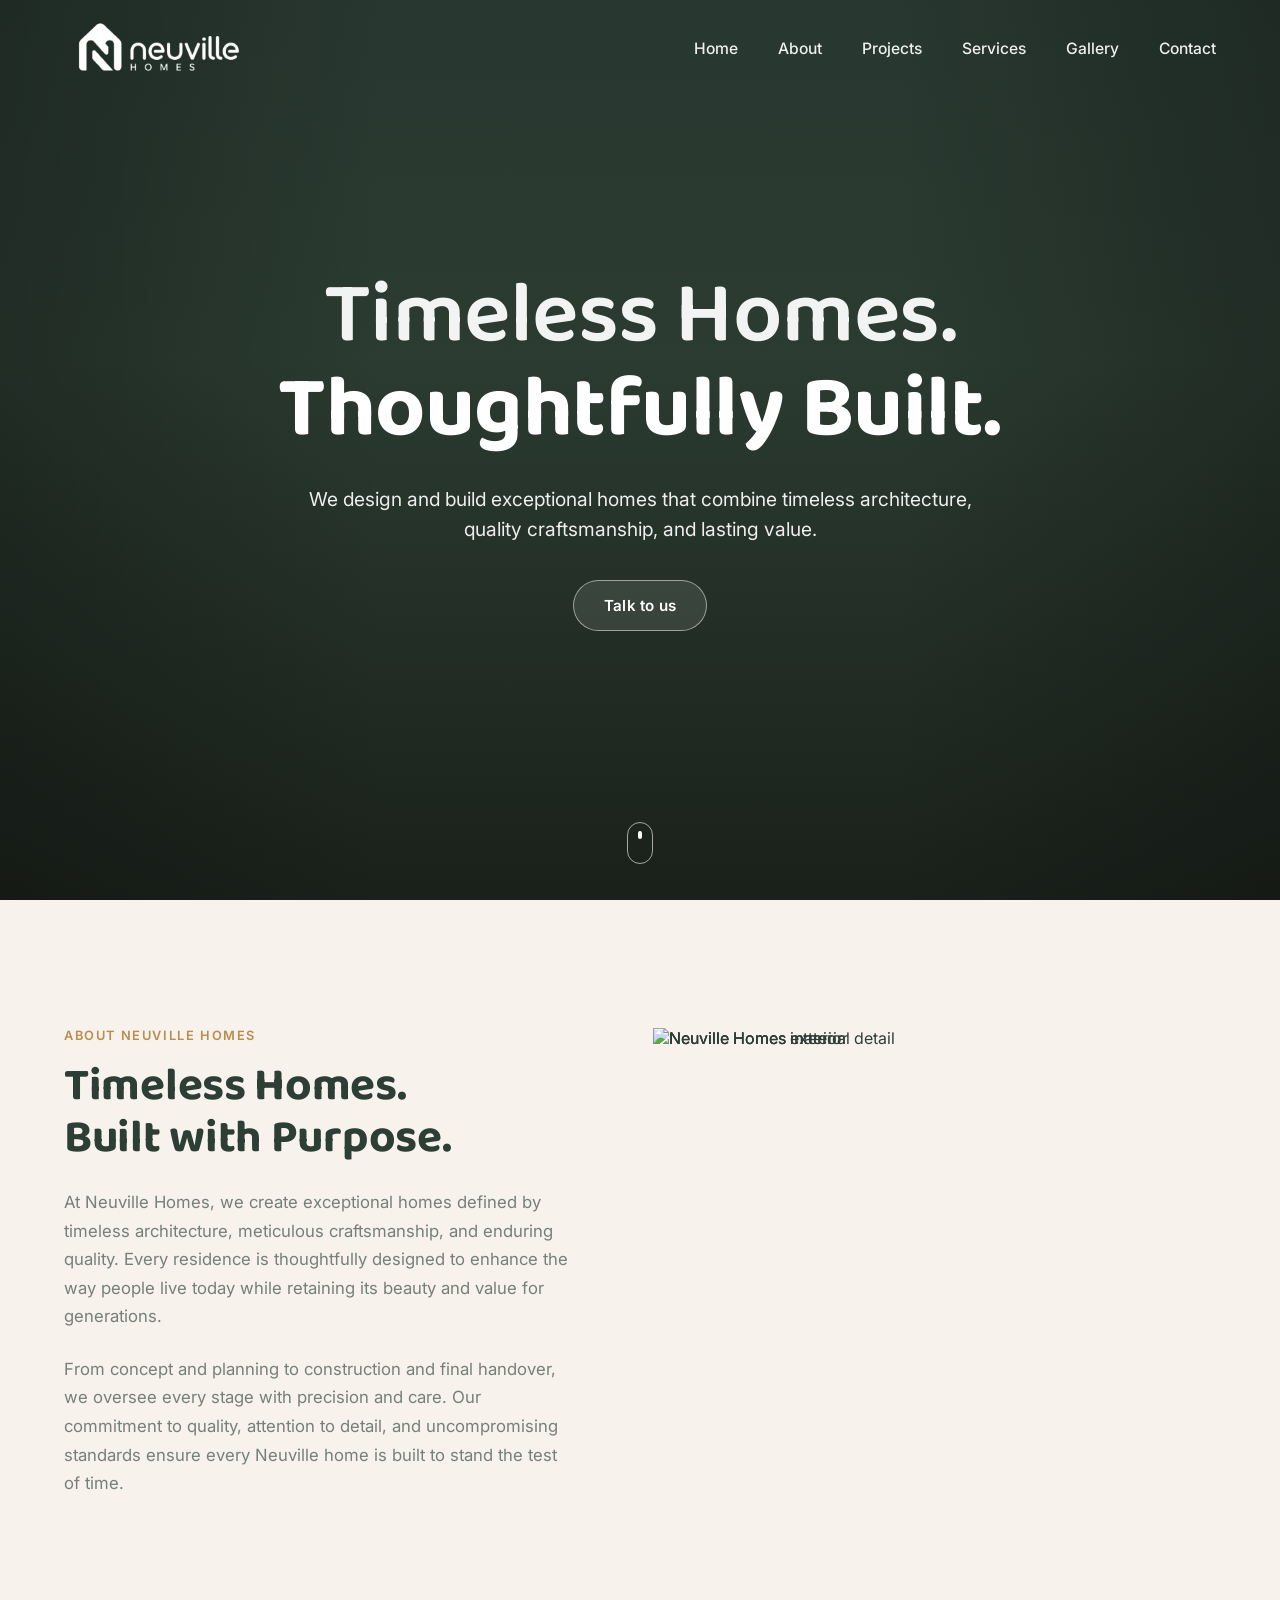
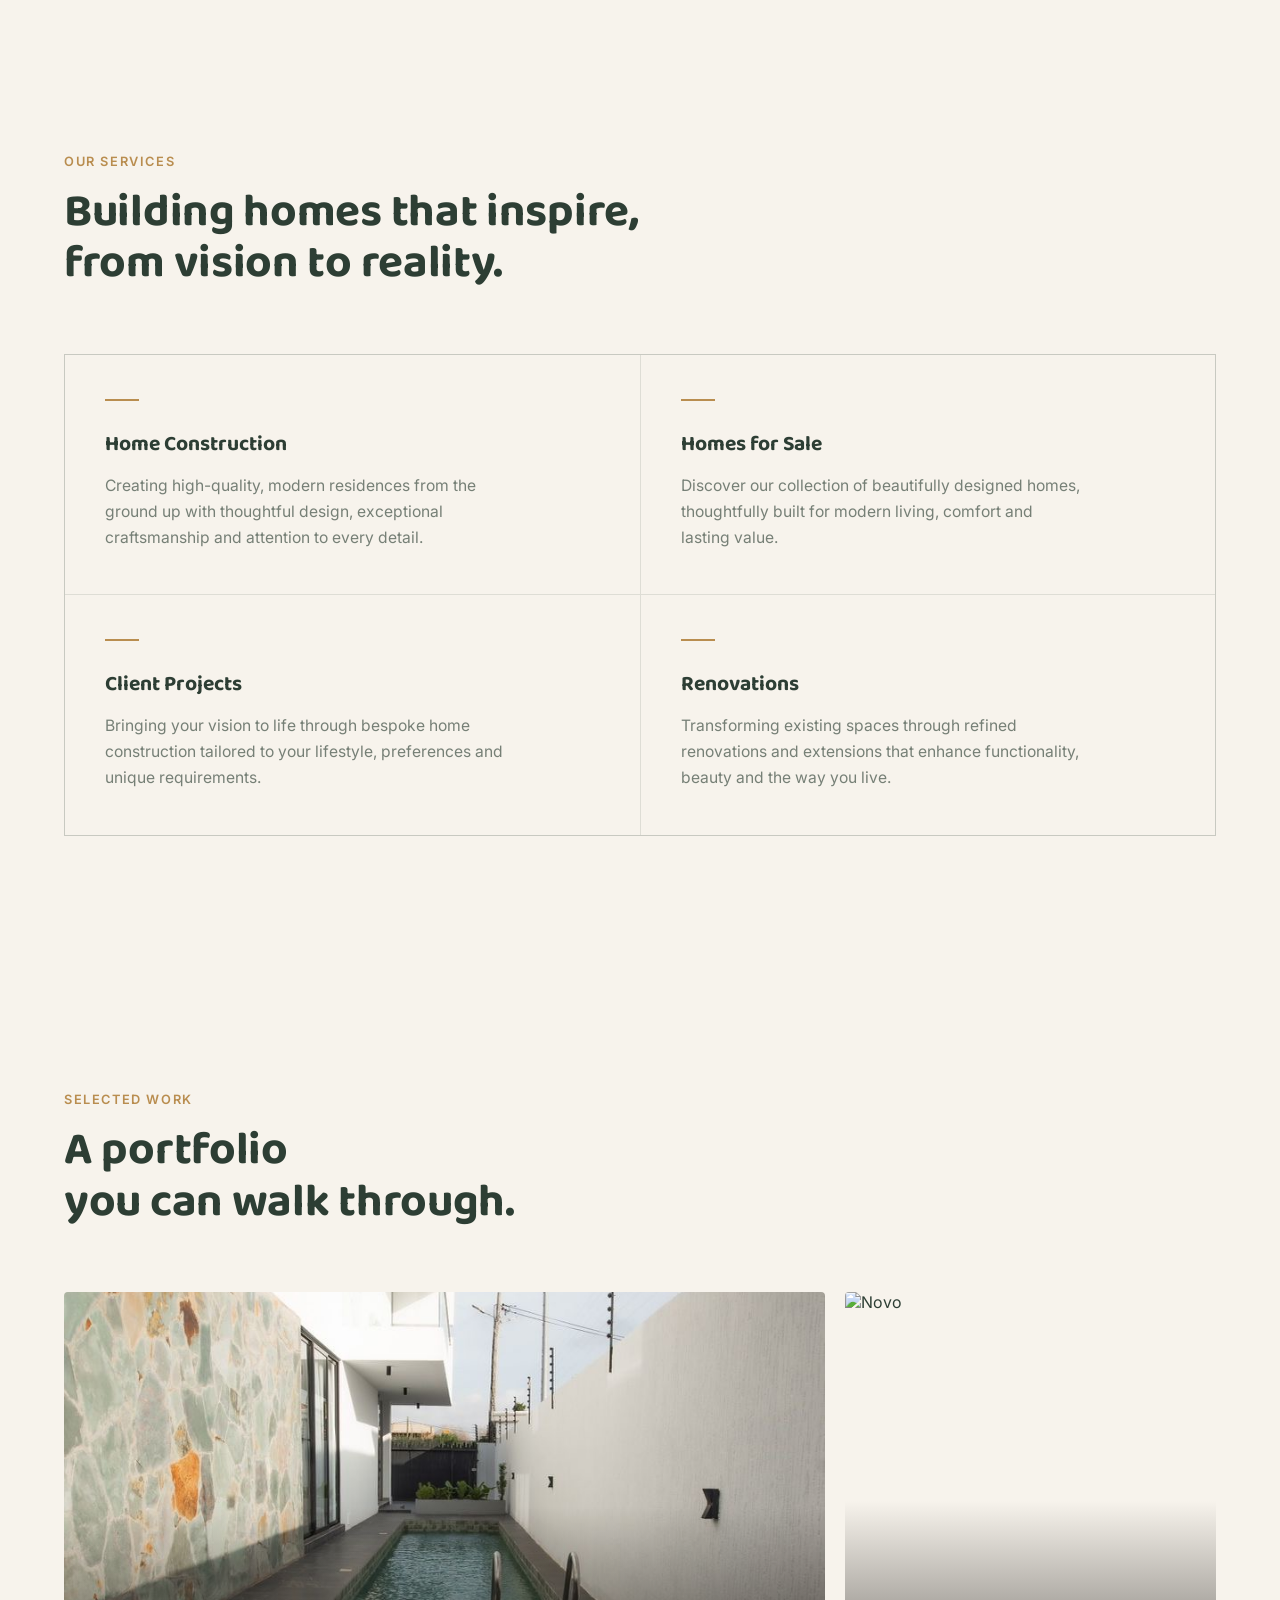
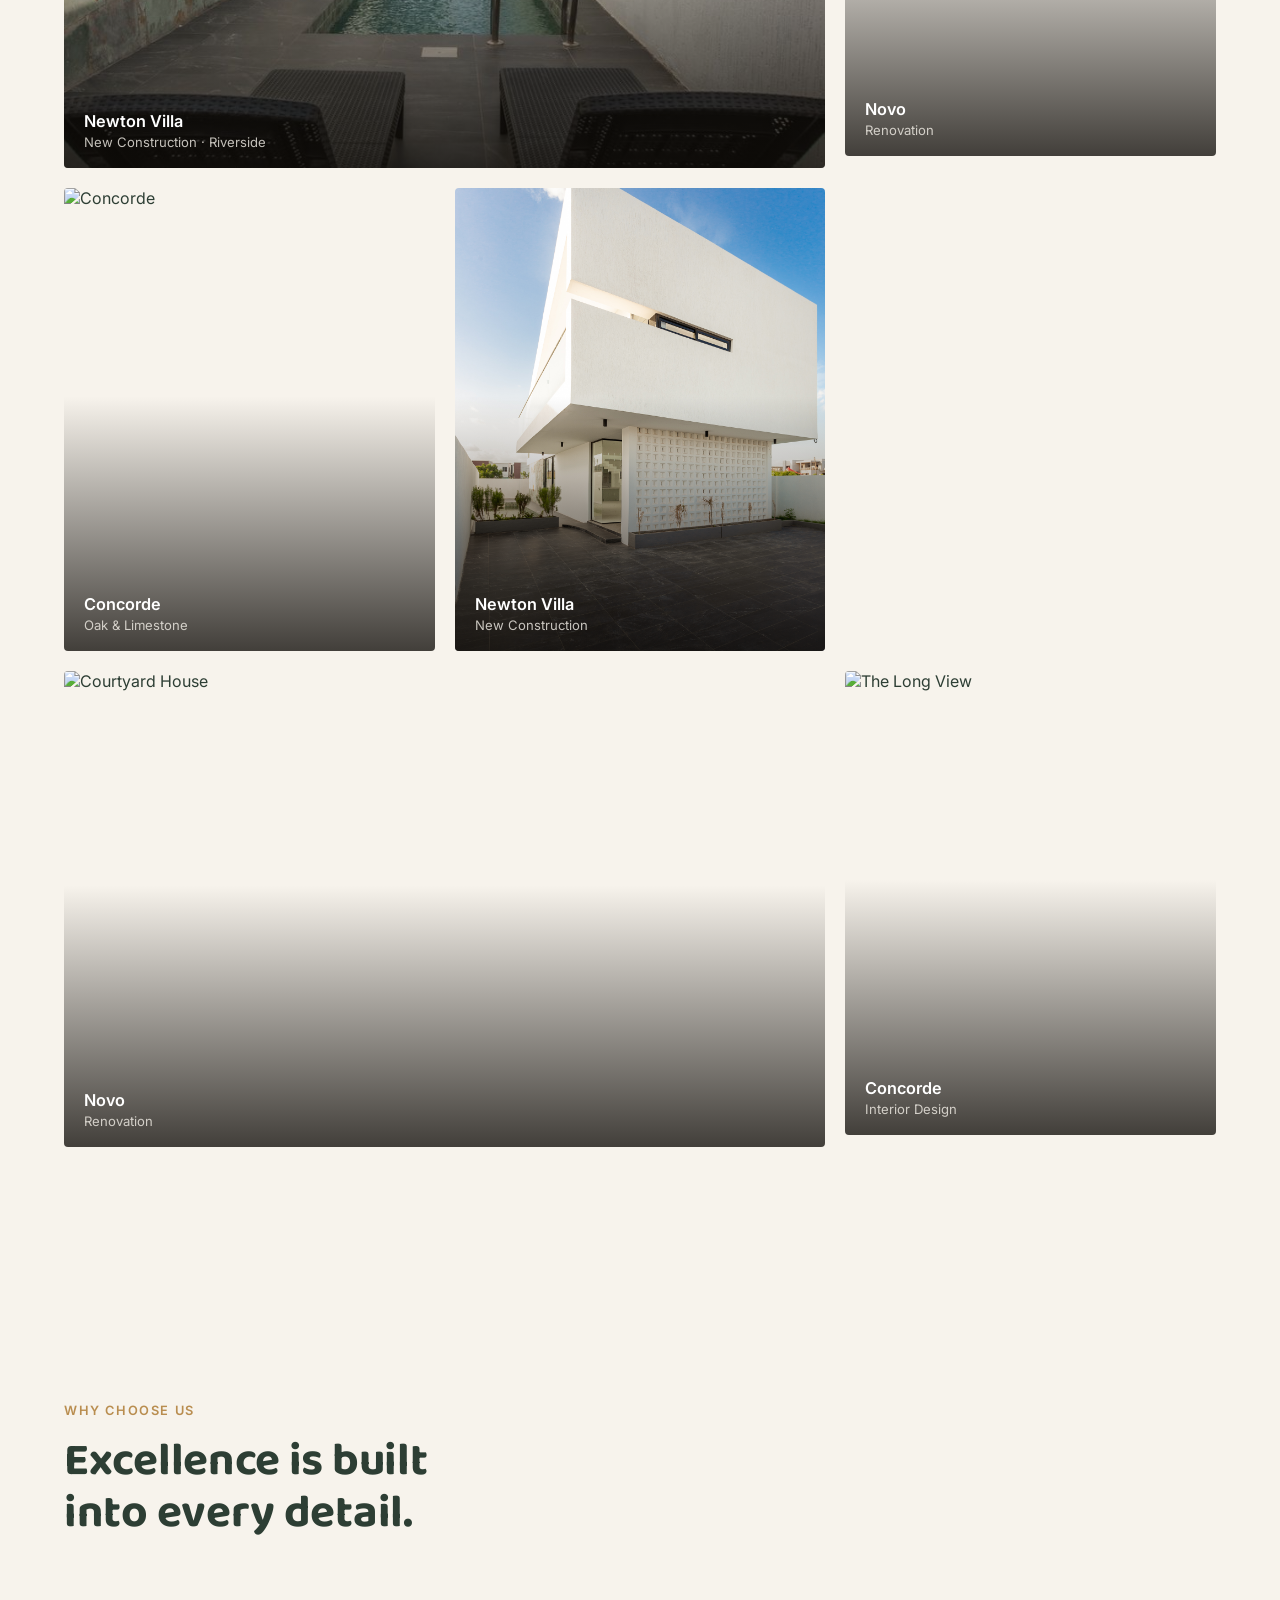
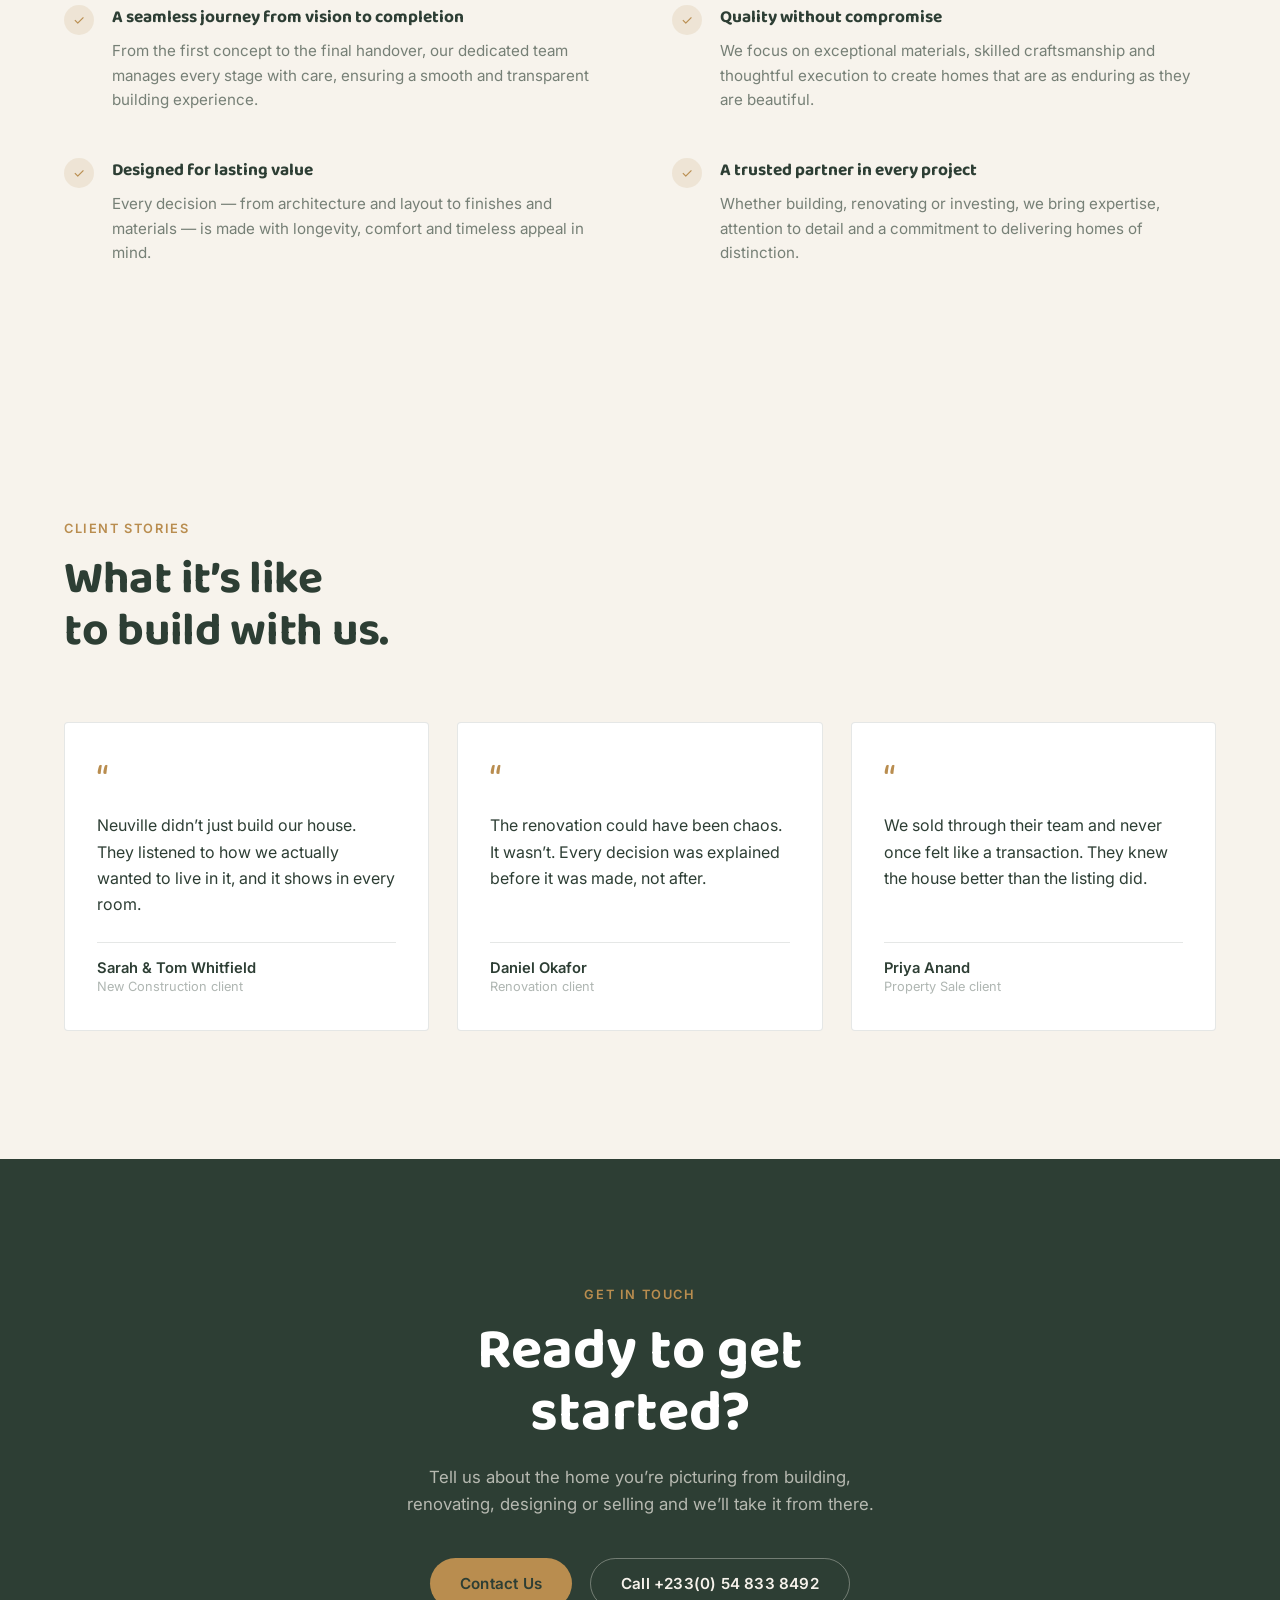
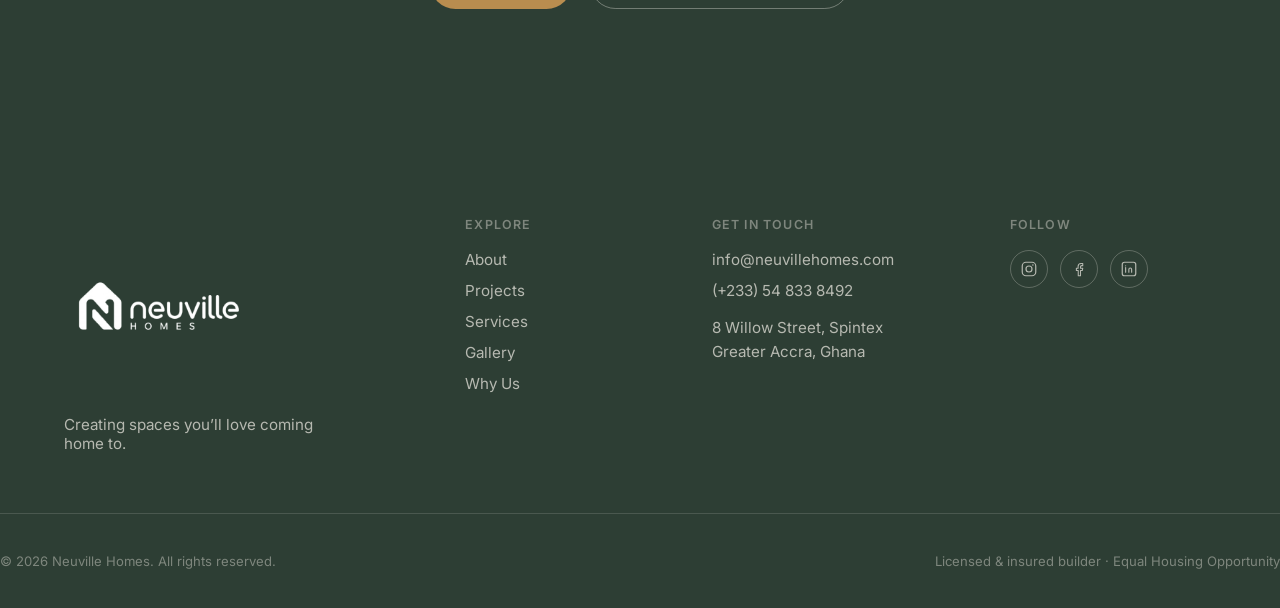
==== commit 2ed809e3: "Dark brown color updated to original green with images update" ====
--- a/index.html
+++ b/index.html
@@ -190,19 +190,19 @@
       <div class="gallery-grid">
 
         <a class="gallery-item gallery-item--wide" href="property.html?id=newton-villa">
-          <img src="assets/newton-villa-3.jpg" alt="Newton Villa">
+          <img src="assets/home-2.jpg" alt="Newton Villa">
           <span class="gallery-item-view" aria-hidden="true">&#8599;</span>
           <span class="gallery-caption"><span>Newton Villa</span><small>New Construction &middot; Riverside</small></span>
         </a>
 
         <a class="gallery-item" href="property.html?id=novo">
-          <img src="assets/novo-1.JPG" alt="Novo">
+          <img src="assets/home-9.JPG" alt="Novo">
           <span class="gallery-item-view" aria-hidden="true">&#8599;</span>
           <span class="gallery-caption"><span>Novo</span><small>Renovation</small></span>
         </a>
 
         <a class="gallery-item" href="property.html?id=concorde">
-          <img src="assets/concorde-1.jpg" alt="Concorde">
+          <img src="assets/home-1.jpg" alt="Concorde">
           <span class="gallery-item-view" aria-hidden="true">&#8599;</span>
           <span class="gallery-caption"><span>Concorde</span><small>Oak &amp; Limestone</small></span>
         </a>
@@ -214,15 +214,15 @@
         </a>
 
         <a class="gallery-item gallery-item--wide" href="property.html?id=courtyard-house">
-          <img src="assets/home-3.jpg" alt="Courtyard House">
-          <span class="gallery-item-view" aria-hidden="true">&#8599;</span>
-          <span class="gallery-caption"><span>Courtyard House</span><small>Renovation</small></span>
+          <img src="assets/home-5.jpg" alt="Courtyard House">
+          <span class="gallery-item-view" aria-hidden="true">&#8599;</span>
+          <span class="gallery-caption"><span>Novo</span><small>Renovation</small></span>
         </a>
 
         <a class="gallery-item" href="property.html?id=the-long-view">
-          <img src="assets/home-7.jpg" alt="The Long View">
-          <span class="gallery-item-view" aria-hidden="true">&#8599;</span>
-          <span class="gallery-caption"><span>The Long View</span><small>Interior Design</small></span>
+          <img src="assets/concorde-2.jpg" alt="The Long View">
+          <span class="gallery-item-view" aria-hidden="true">&#8599;</span>
+          <span class="gallery-caption"><span>Concorde</span><small>Interior Design</small></span>
         </a>
 
       </div>
@@ -333,13 +333,9 @@
     <div class="footer-brand">
       <a href="#" class="logo" aria-label="Neuville Homes home">
         <span class="logo-mark" aria-hidden="true">
-          <svg viewBox="0 0 24 24" width="24" height="24" fill="none" xmlns="http://www.w3.org/2000/svg">
-            <path d="M4 8.5C4 7.11929 5.11929 6 6.5 6H8V5C8 3.89543 8.89543 3 10 3H14C15.1046 3 16 3.89543 16 5V6H17.5C18.8807 6 20 7.11929 20 8.5V9H4V8.5Z" fill="currentColor"/>
-            <path d="M4 10.5H20V17.5C20 18.8807 18.8807 20 17.5 20H6.5C5.11929 20 4 18.8807 4 17.5V10.5Z" fill="currentColor"/>
-            <rect x="10.5" y="11.5" width="3" height="2.2" rx="0.4" fill="#B98D4F"/>
-          </svg>
+          <img src="assets/logo-white.png" alt="" class="logo-img logo-img--white" >
+          <img src="assets/logo-green.png" alt="" class="logo-img logo-img--green" >
         </span>
-        <span class="logo-text">Neuville<br>Homes</span>
       </a>
       <p class="footer-tagline">Creating spaces you&rsquo;ll love coming home to.</p>
     </div>
@@ -355,7 +351,7 @@
 
     <div class="footer-contact">
       <p class="footer-col-title">Get in touch</p>
-      <a href="mailto:hello@neuvillehomes.com">hello@neuvillehomes.com</a>
+      <a href="mailto:hello@neuvillehomes.com">info@neuvillehomes.com</a>
       <a href="+233548338492">(+233) 54 833 8492</a>
       <p class="footer-address">8 Willow Street, Spintex <br>Greater Accra, Ghana</p>
     </div>
--- a/styles.css
+++ b/styles.css
@@ -4,7 +4,7 @@
 
 :root{
   --color-cream: #F7F3EC;
-  --color-ink: #1A1712;
+  --color-ink: #2D3E34;
   --color-gold: #B98D4F;
   --color-overlay-top: rgba(10, 14, 20, 0.15);
   --color-overlay-bottom: rgba(10, 8, 6, 0.55);
@@ -237,7 +237,7 @@
     right: 0;
     height: 100svh;
     width: min(78vw, 340px);
-    background: rgba(20, 17, 13, 0.98);
+    background: rgba(45, 62, 52, 0.98);
     flex-direction: column;
     justify-content: center;
     align-items: flex-start;
@@ -260,7 +260,7 @@
 @media (max-width: 560px){
   :root{ --container-pad: 22px; --header-h: 76px; }
 
-  .logo-mark{ width: 38px; height: 38px; border-radius: 10px; }
+  .logo-mark{ width: 48px; height: 48px; border-radius: 11px; }
   .logo-text{ font-size: 1.05rem; }
 
   .hero-heading{ margin-bottom: 20px; }
@@ -285,9 +285,9 @@
    ============================================ */
 
 :root{
-  --color-ink-soft: rgba(26, 23, 18, 0.64);
-  --color-ink-faint: rgba(26, 23, 18, 0.38);
-  --color-line: rgba(26, 23, 18, 0.12);
+  --color-ink-soft: rgba(45, 62, 52, 0.64);
+  --color-ink-faint: rgba(45, 62, 52, 0.38);
+  --color-line: rgba(45, 62, 52, 0.12);
   --color-cream-soft: rgba(247, 243, 236, 0.68);
   --color-cream-faint: rgba(247, 243, 236, 0.4);
   --section-pad-y: 128px;
@@ -368,7 +368,7 @@
   position: absolute;
   width: 22px;
   height: 22px;
-  border: 1.5px solid rgba(26, 23, 18, 0.55);
+  border: 1.5px solid rgba(45, 62, 52, 0.55);
   opacity: 0.55;
   pointer-events: none;
 }
@@ -382,7 +382,7 @@
   font-size: 0.78rem;
   font-weight: 500;
   letter-spacing: 0.3px;
-  color: rgba(26, 23, 18, 0.5);
+  color: rgba(45, 62, 52, 0.5);
   text-align: center;
   padding: 0 16px;
 }
@@ -403,7 +403,7 @@
 
 .btn-gold{
   background: var(--color-gold);
-  color: #1A1712;
+  color: #2D3E34;
 }
 .btn-gold:hover{ transform: translateY(-2px); background: #c99c5e; }
 
@@ -447,7 +447,7 @@
 .site-header.is-scrolled .nav-toggle span{ background: var(--color-ink); }
 
 @media (max-width: 900px){
-  .site-header.is-scrolled .main-nav{ background: rgba(20, 17, 13, 0.98); }
+  .site-header.is-scrolled .main-nav{ background: rgba(45, 62, 52, 0.98); }
   .site-header.is-scrolled .main-nav a{ color: rgba(255,255,255,0.92); }
   .site-header.is-scrolled .main-nav a::after{ background: #ffffff; }
 }
@@ -1262,7 +1262,7 @@
 }
 .project-card:hover{
   transform: translateY(-4px);
-  box-shadow: 0 20px 40px rgba(26, 23, 18, 0.12);
+  box-shadow: 0 20px 40px rgba(45, 62, 52, 0.12);
 }
 
 .project-card-media{
@@ -1289,7 +1289,7 @@
   letter-spacing: 0.6px;
   text-transform: uppercase;
   color: #ffffff;
-  background: rgba(26, 23, 18, 0.55);
+  background: rgba(45, 62, 52, 0.55);
   backdrop-filter: blur(4px);
   padding: 6px 12px;
   border-radius: 999px;
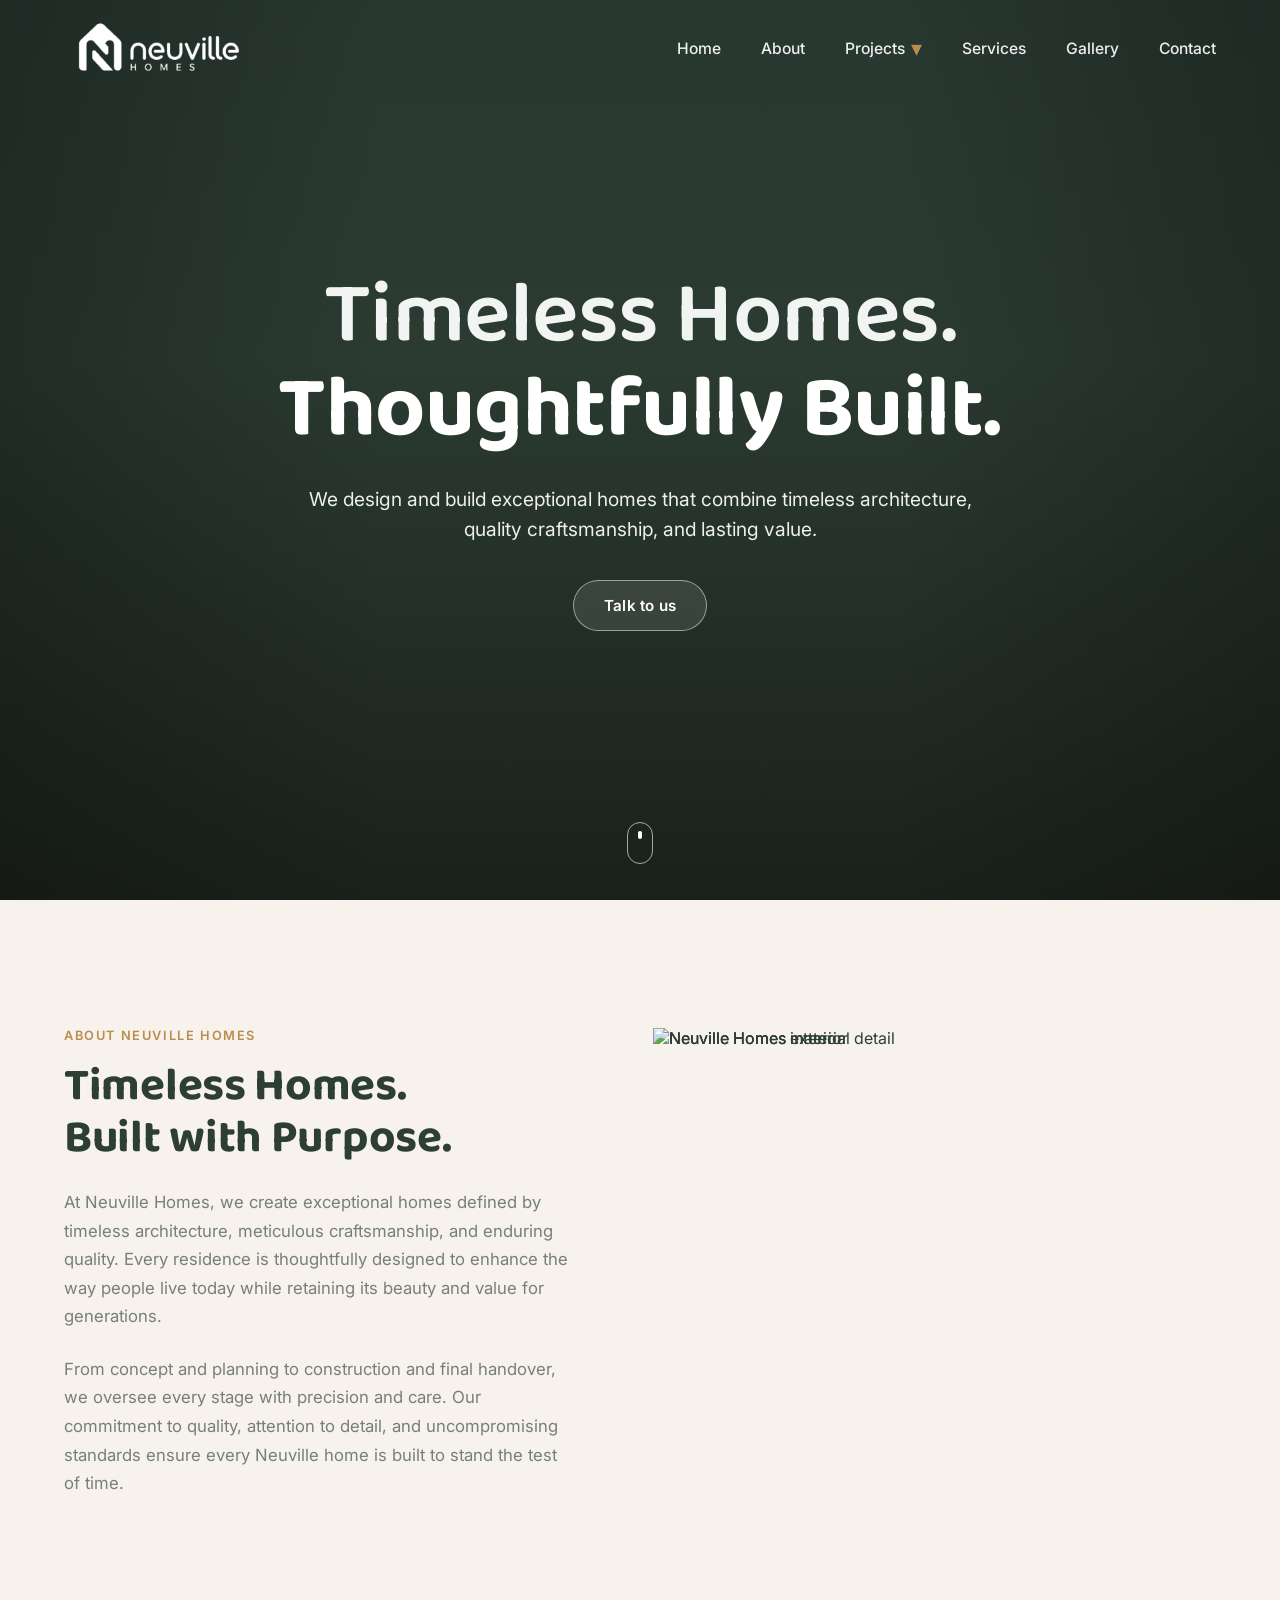
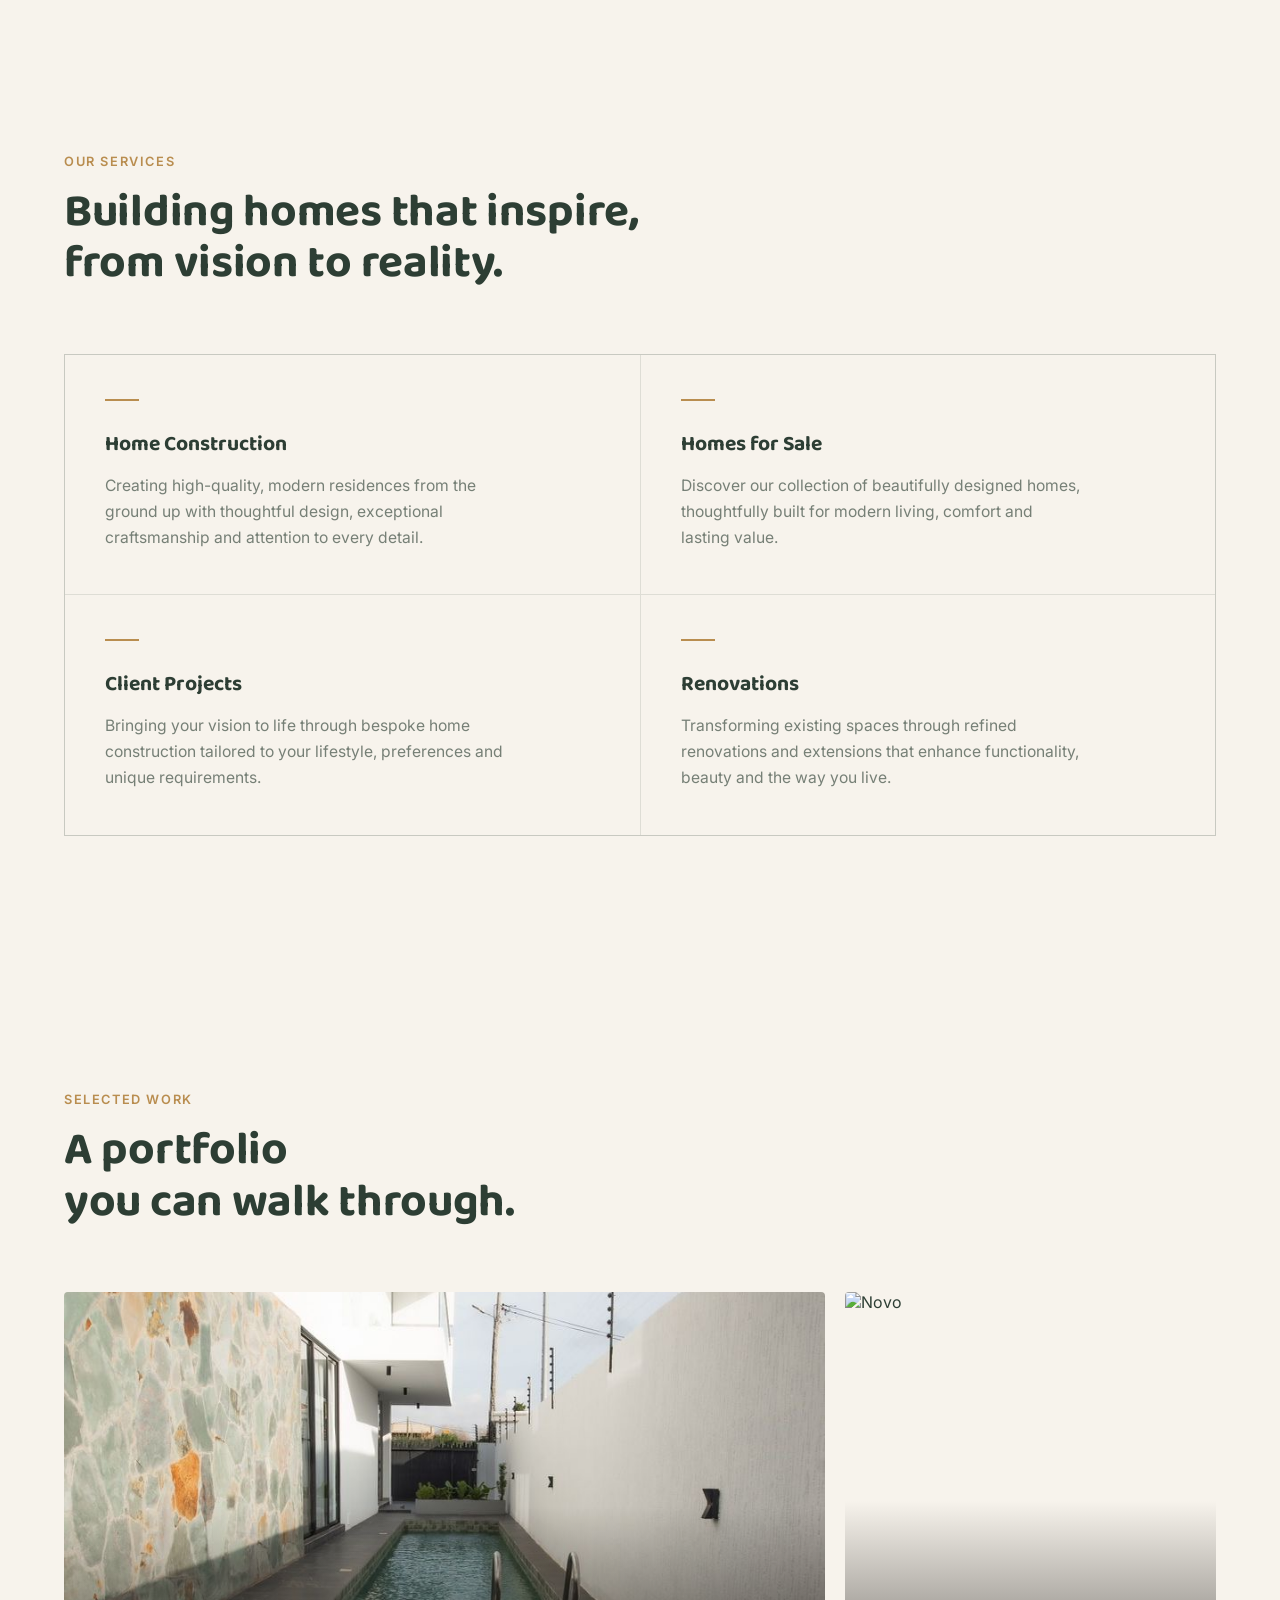
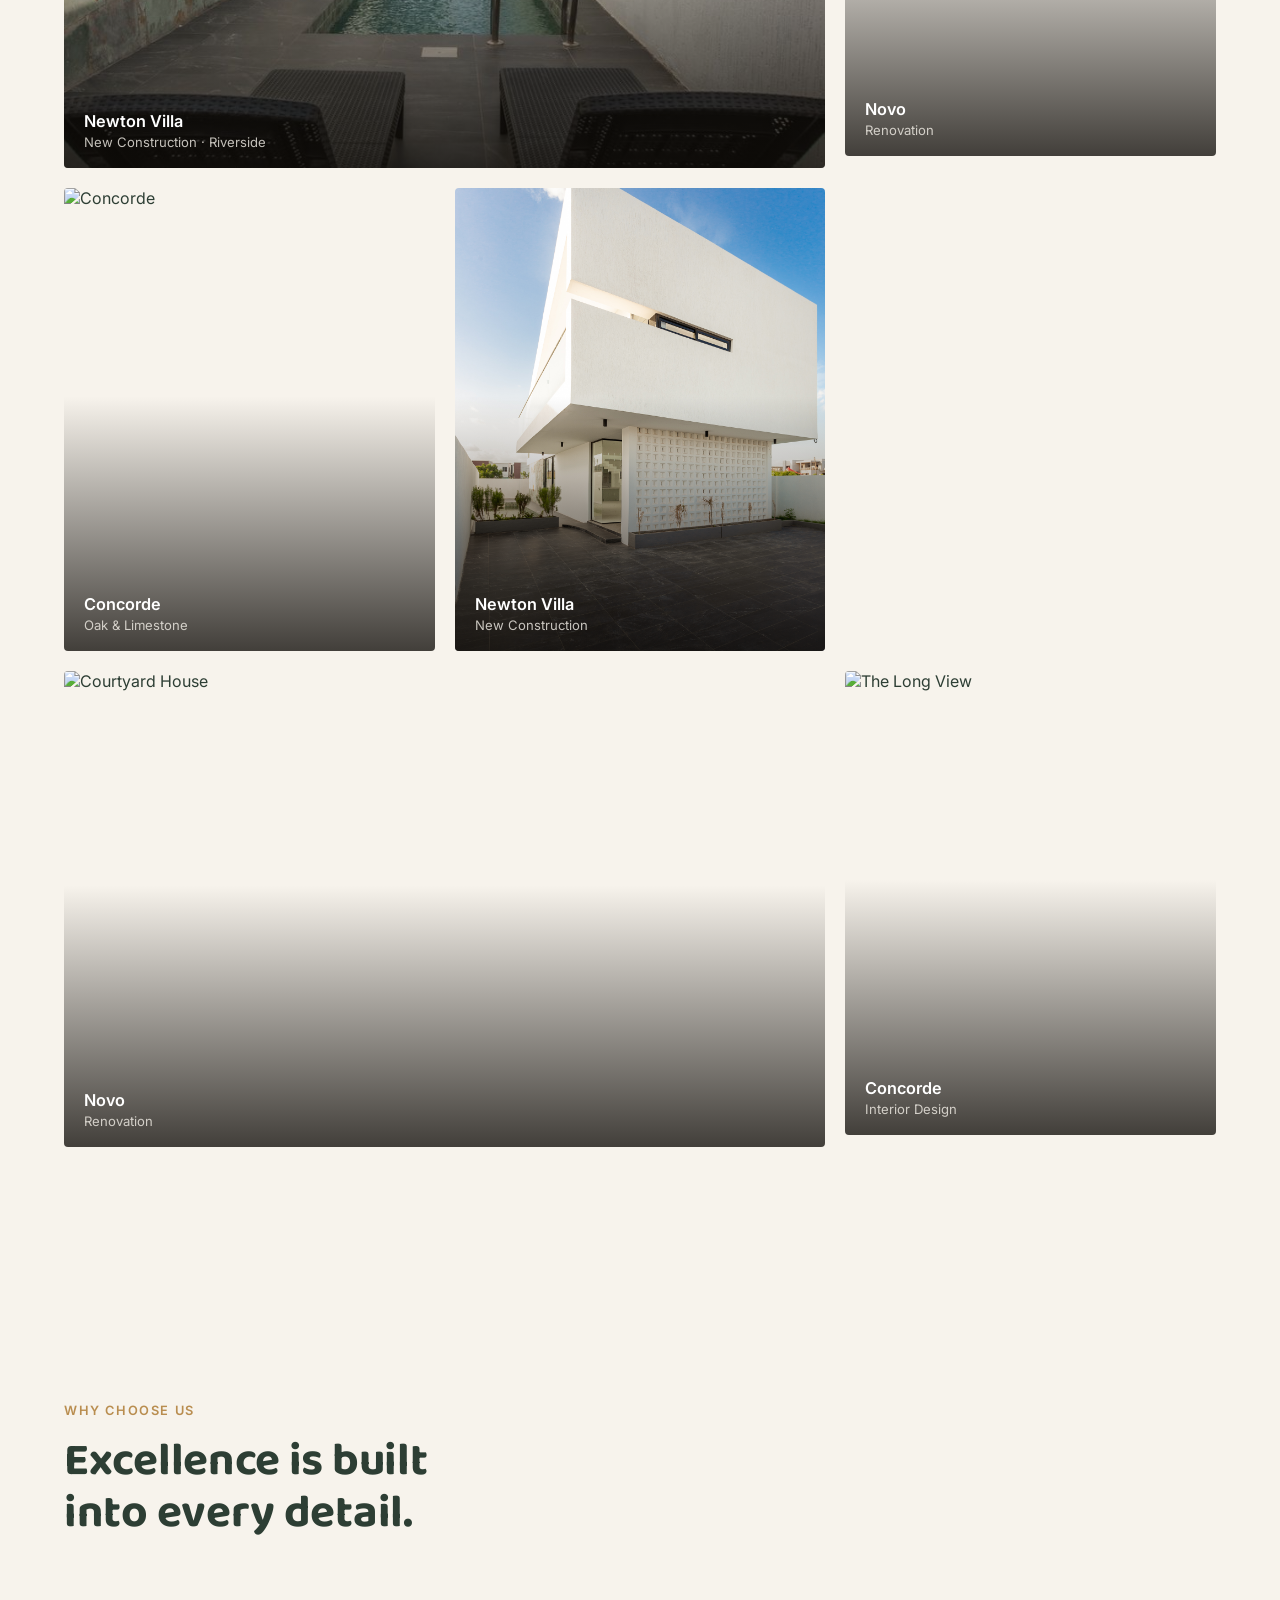
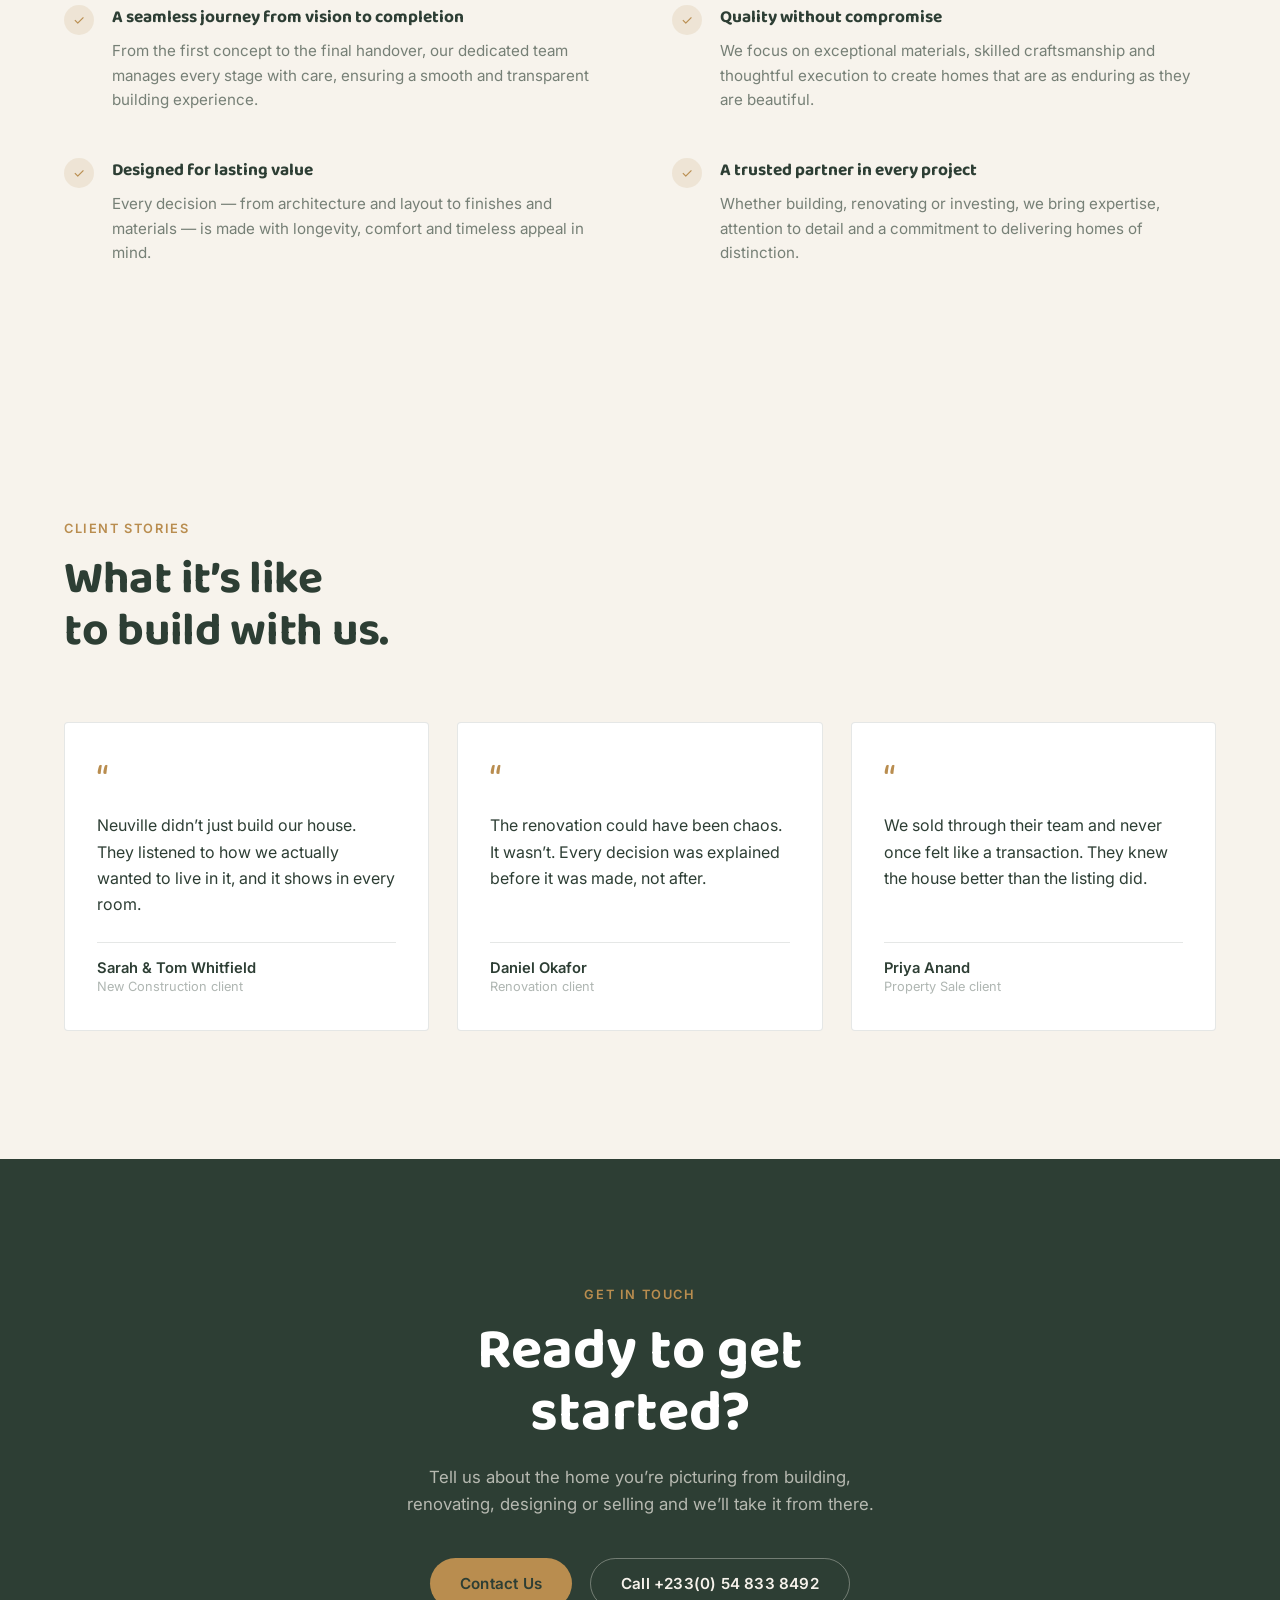
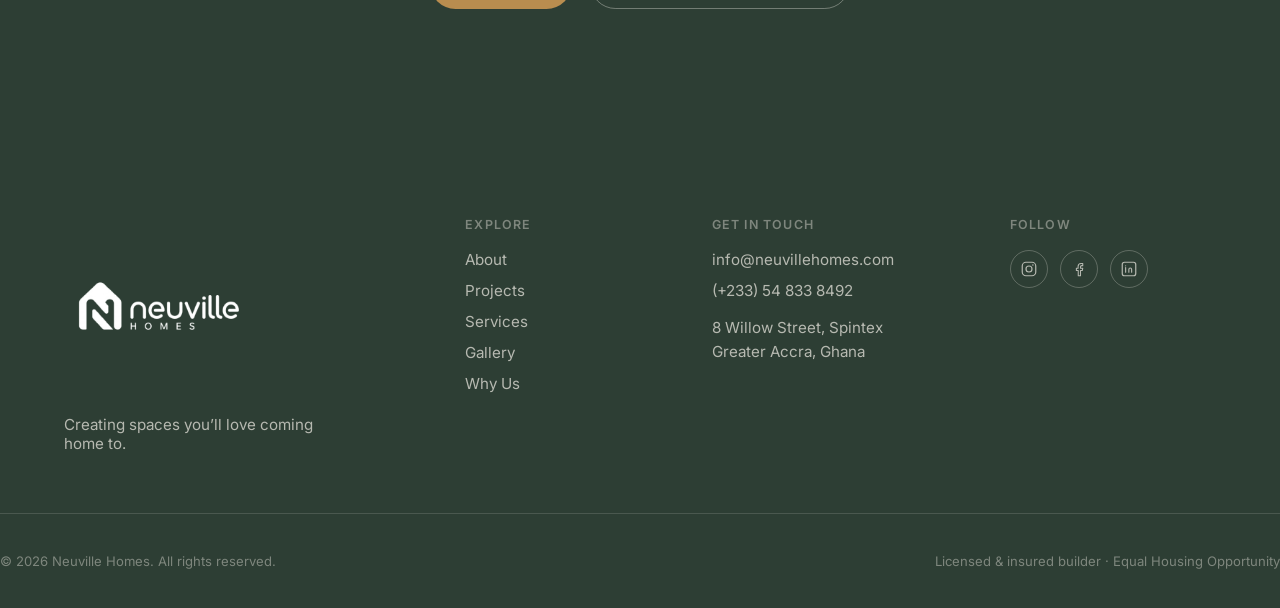
==== commit 75799813: "Project Nav Dropdown" ====
--- a/index.html
+++ b/index.html
@@ -45,7 +45,17 @@
     <nav class="main-nav" id="mainNav" aria-label="Primary">
       <a href="index.html">Home</a>
       <a href="#about">About</a>
-      <a href="projects.html">Projects</a>
+      <div class="nav-item has-dropdown">
+        <a href="projects.html" class="nav-dropdown-trigger">
+          Projects
+          <span class="nav-caret" aria-hidden="true">&#9662;</span>
+        </a>
+        <div class="nav-dropdown">
+          <a href="completed.html">Completed</a>
+          <a href="ongoing.html">Ongoing</a>
+          <a href="upcoming.html">Upcoming</a>
+        </div>
+      </div>
       <a href="#services">Services</a>
       <a href="#gallery">Gallery</a>
       <a href="#contact">Contact</a>
--- a/styles.css
+++ b/styles.css
@@ -120,6 +120,87 @@
 
 .main-nav a:hover{ color: #ffffff; }
 .main-nav a:hover::after{ width: 100%; }
+
+/* ============================================
+   PROJECTS NAV DROPDOWN
+   ============================================ */
+
+.nav-item{ position: relative; }
+
+.nav-dropdown-trigger{
+  display: inline-flex;
+  align-items: center;
+  gap: 6px;
+}
+
+.nav-caret{
+  font-size: 1.4rem;
+  line-height: 0;
+  color: var(--color-gold);
+  transition: transform 0.25s ease;
+}
+
+.nav-dropdown{
+  display: none;
+  flex-direction: column;
+  position: absolute;
+  top: calc(100% + 14px);
+  left: 0;
+  min-width: 180px;
+  background: var(--color-ink);
+  border: 1px solid rgba(255, 255, 255, 0.12);
+  border-radius: 8px;
+  padding: 8px;
+  box-shadow: 0 18px 40px rgba(0,0,0,0.35);
+  z-index: 120;
+}
+
+.nav-dropdown a{
+  padding: 10px 12px;
+  border-radius: 5px;
+  font-size: 0.92rem;
+  color: #ffffff;
+}
+
+.nav-dropdown a:hover{
+  background: rgba(255, 255, 255, 0.08);
+}
+
+.nav-dropdown a::after{ display: none; }
+
+@media (min-width: 901px){
+  .nav-item.has-dropdown:hover > .nav-dropdown,
+  .nav-item.has-dropdown:focus-within > .nav-dropdown,
+  .nav-item.has-dropdown.is-open > .nav-dropdown{
+    display: flex;
+  }
+
+  .nav-item.has-dropdown:hover > .nav-dropdown-trigger .nav-caret,
+  .nav-item.has-dropdown.is-open > .nav-dropdown-trigger .nav-caret{
+    transform: rotate(180deg);
+  }
+}
+
+@media (max-width: 900px){
+  .nav-dropdown-trigger{ font-size: 1.15rem; }
+
+  .nav-dropdown{
+    position: static;
+    background: var(--color-ink);
+    border: none;
+    box-shadow: none;
+    border-radius: 8px;
+    padding: 10px 12px;
+    margin-top: 8px;
+    width: 100%;
+  }
+
+  .nav-item.has-dropdown.is-open > .nav-dropdown{ display: flex; }
+
+  .nav-item.has-dropdown.is-open > .nav-dropdown-trigger .nav-caret{
+    transform: rotate(180deg);
+  }
+}
 
 /* Mobile nav toggle */
 .nav-toggle{
@@ -260,7 +341,7 @@
 @media (max-width: 560px){
   :root{ --container-pad: 22px; --header-h: 76px; }
 
-  .logo-mark{ width: 48px; height: 48px; border-radius: 11px; }
+  .logo-mark{ width: 130px; height: 130px; border-radius: 11px; }
   .logo-text{ font-size: 1.05rem; }
 
   .hero-heading{ margin-bottom: 20px; }
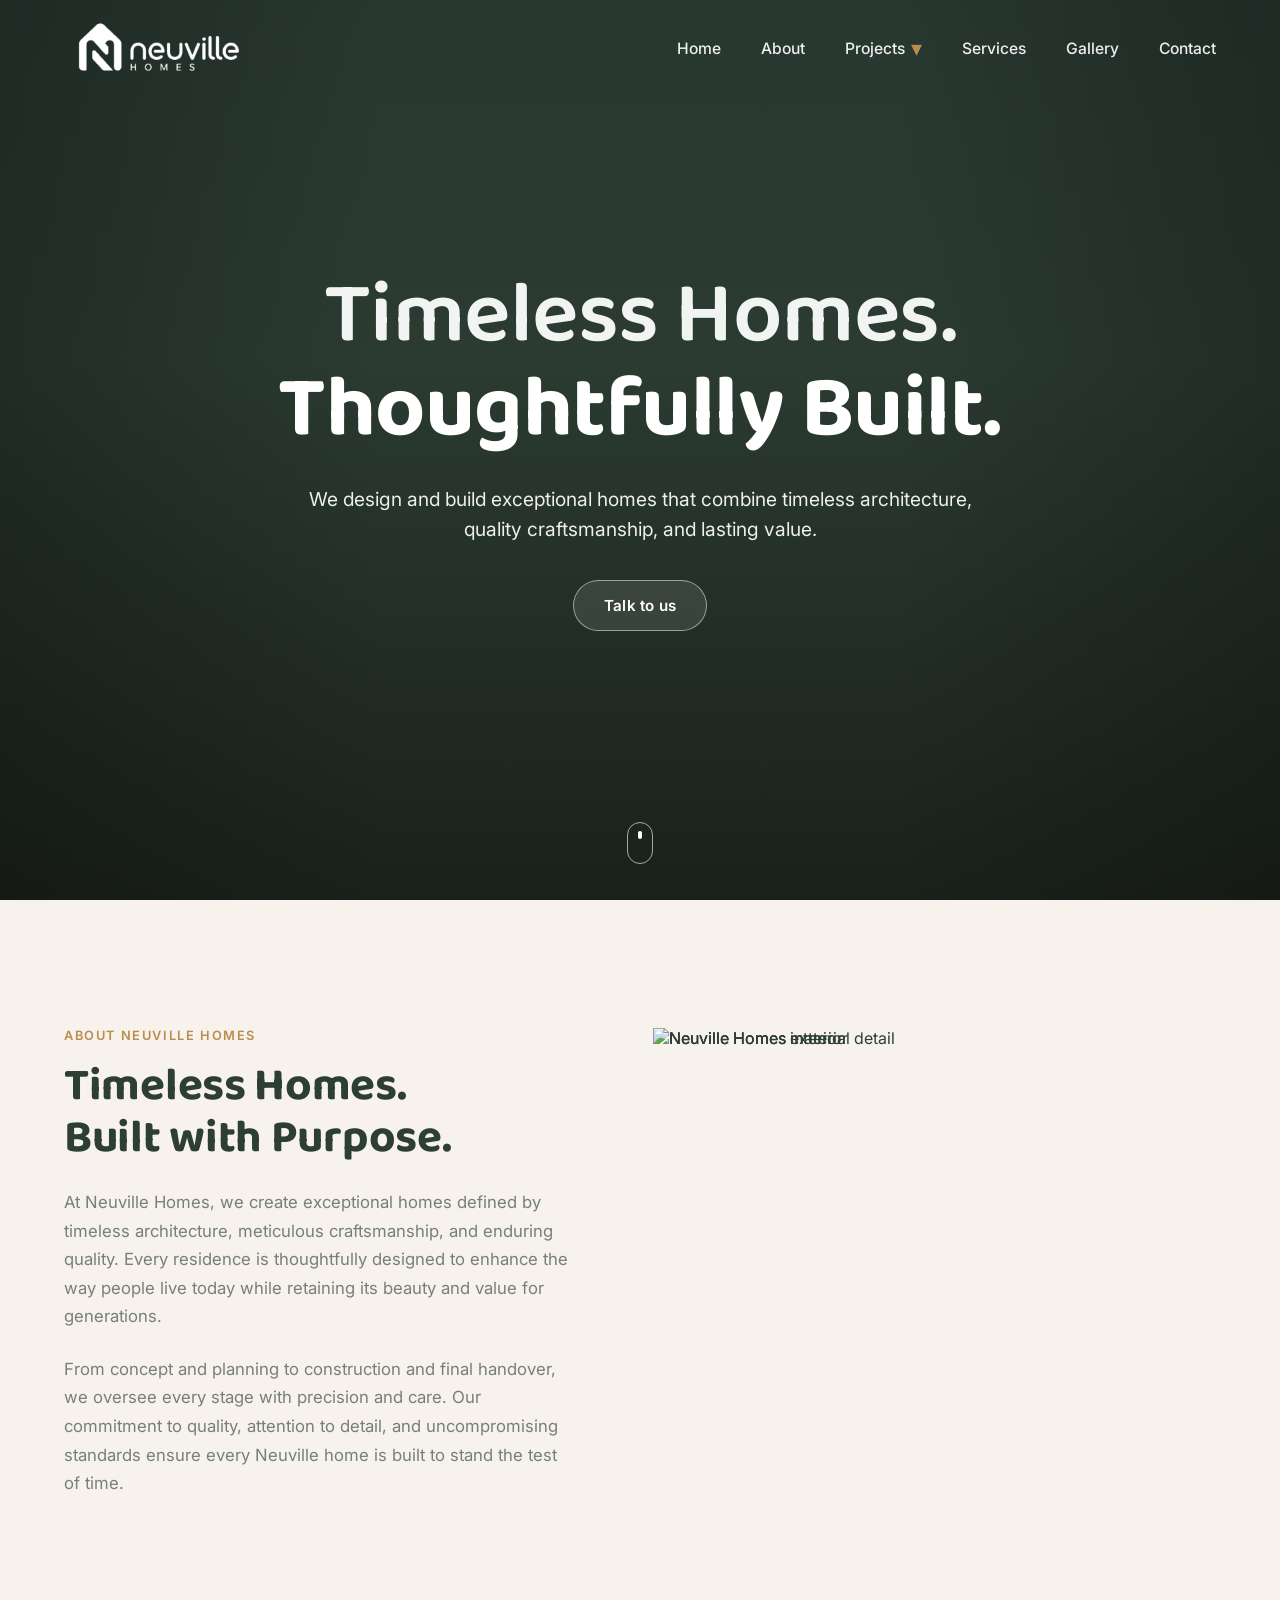
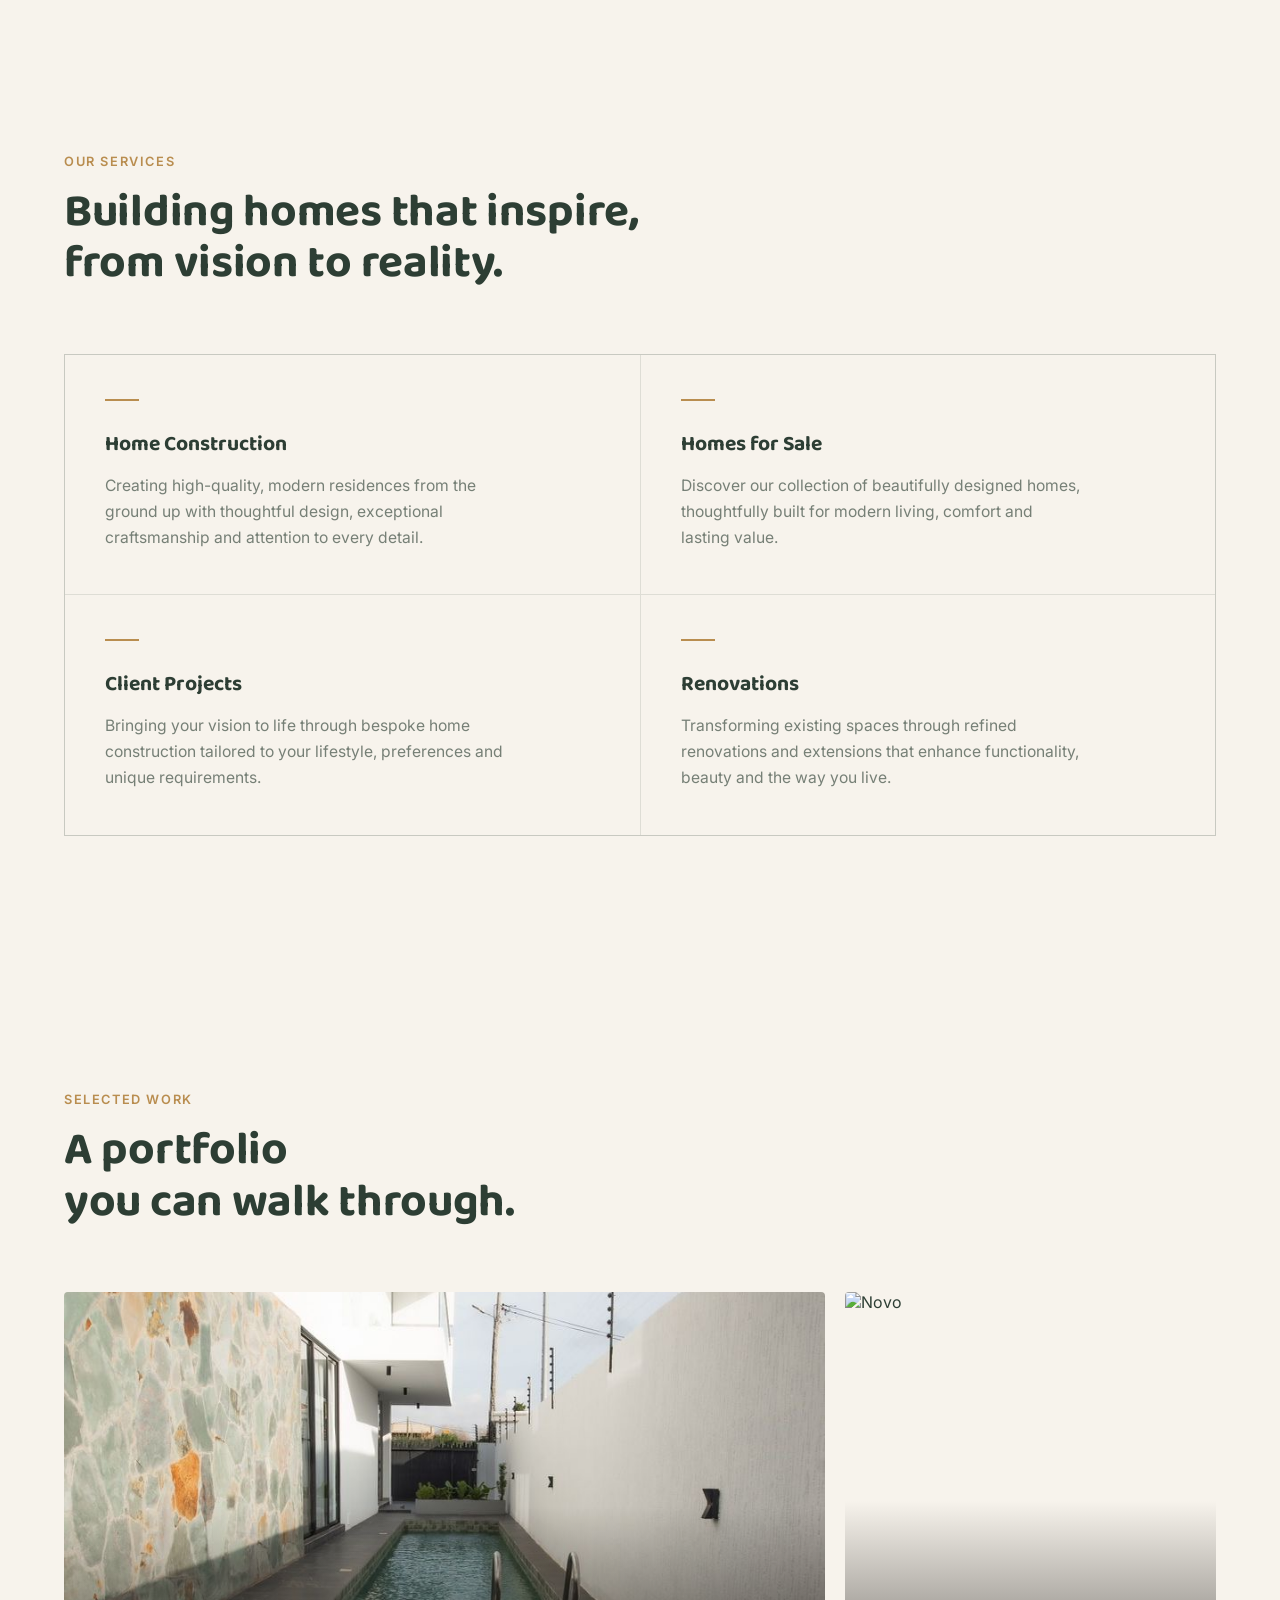
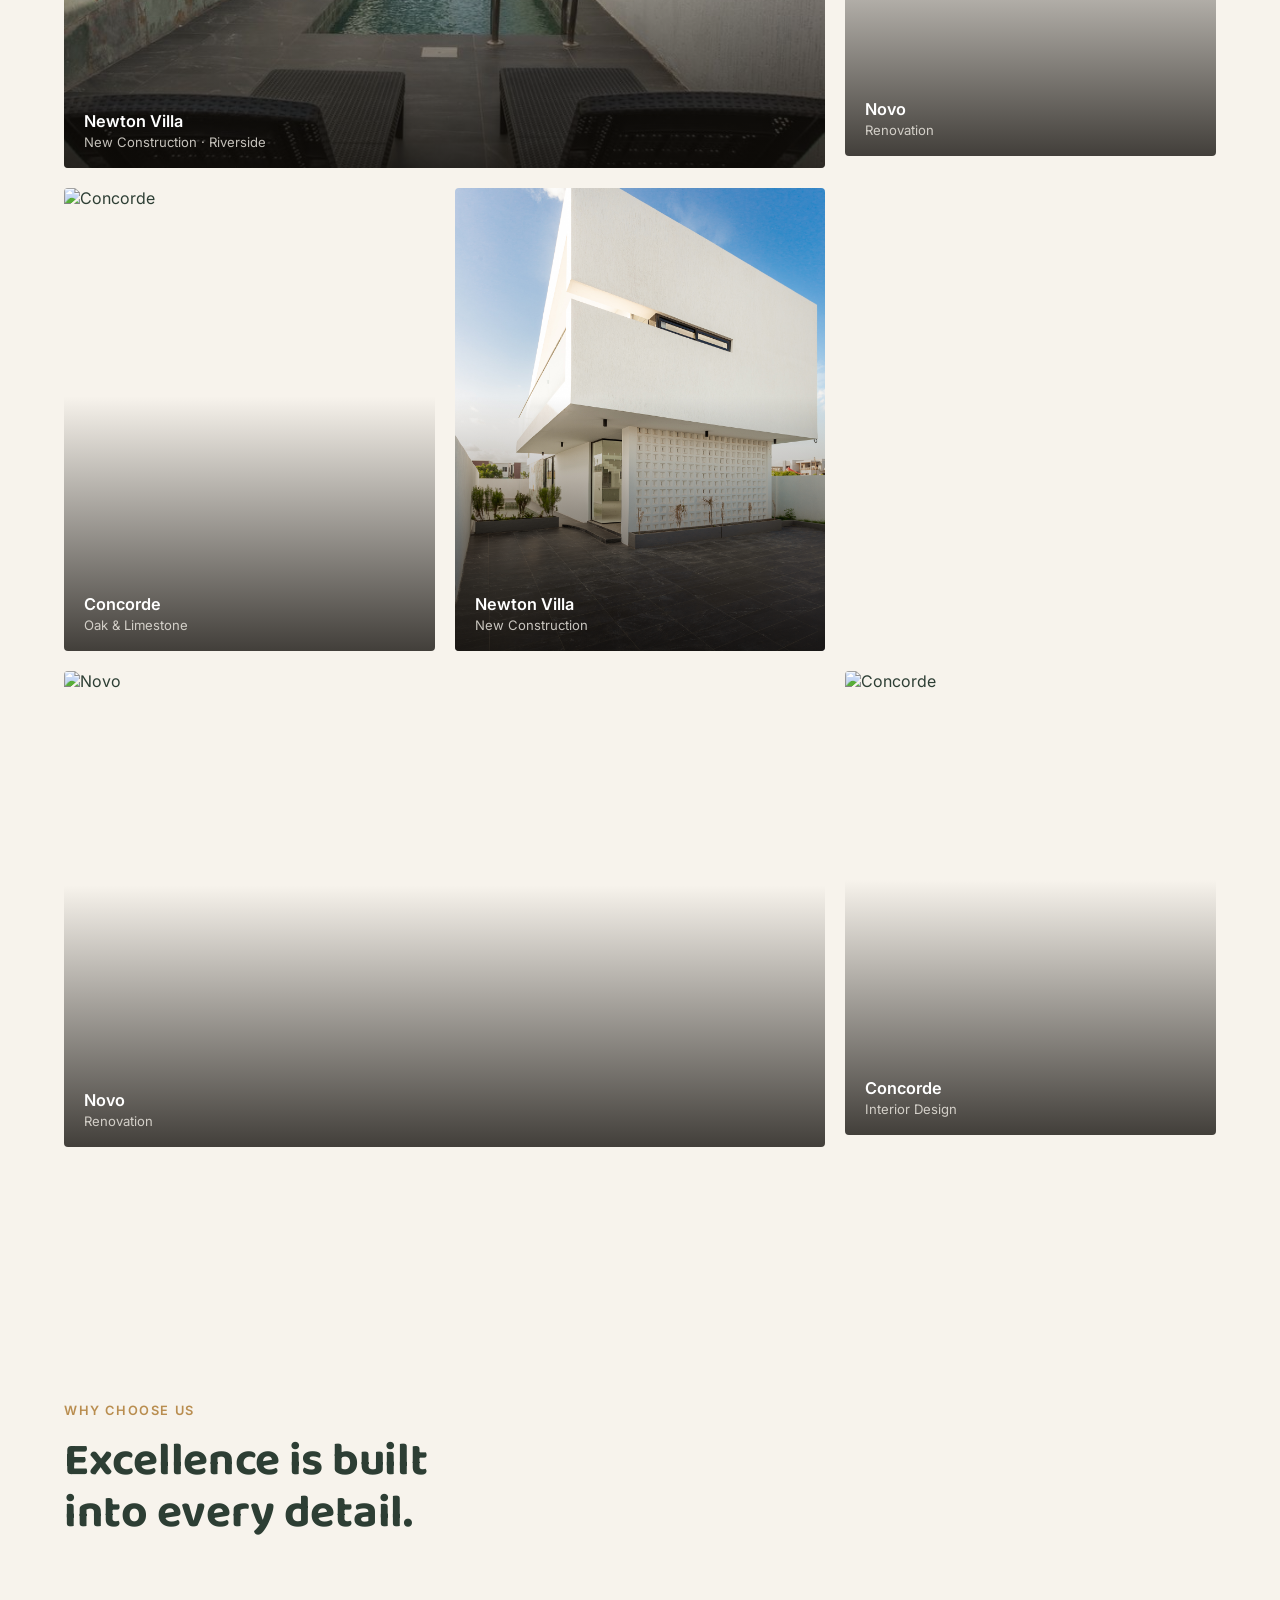
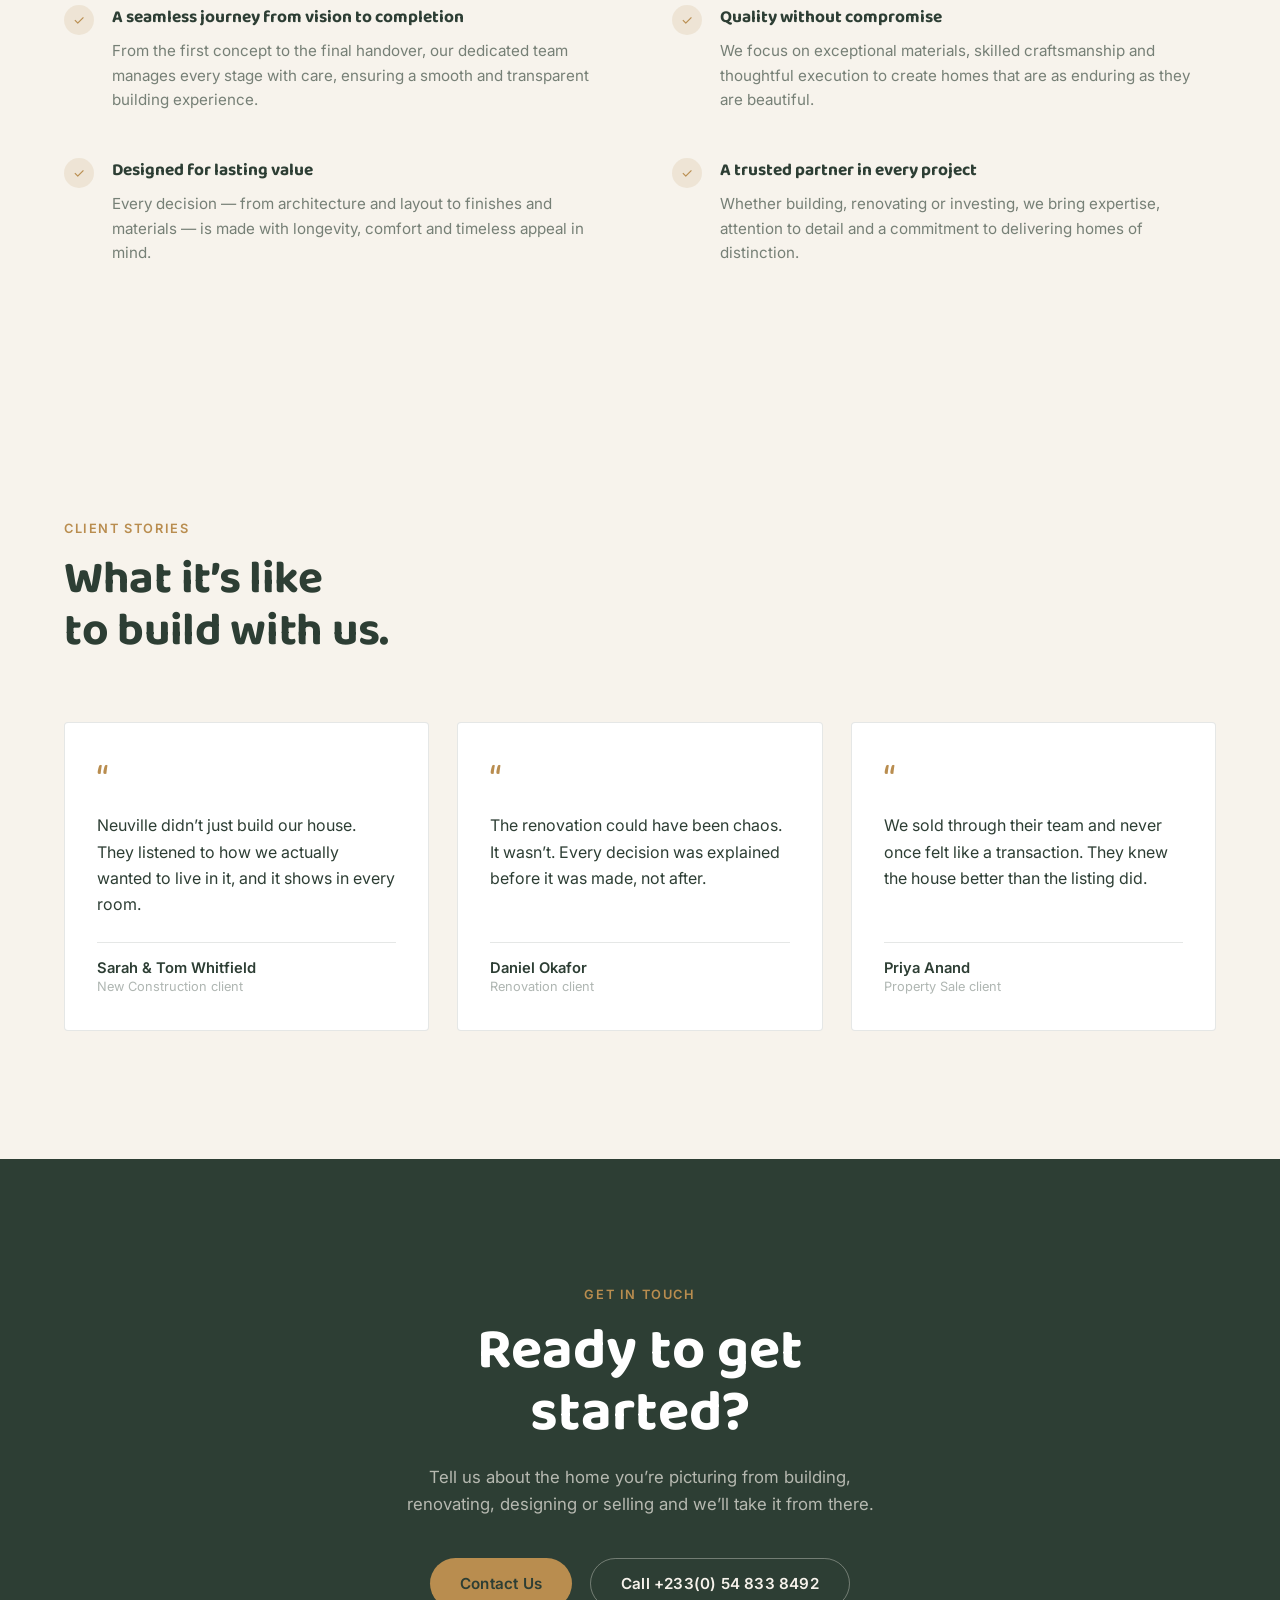
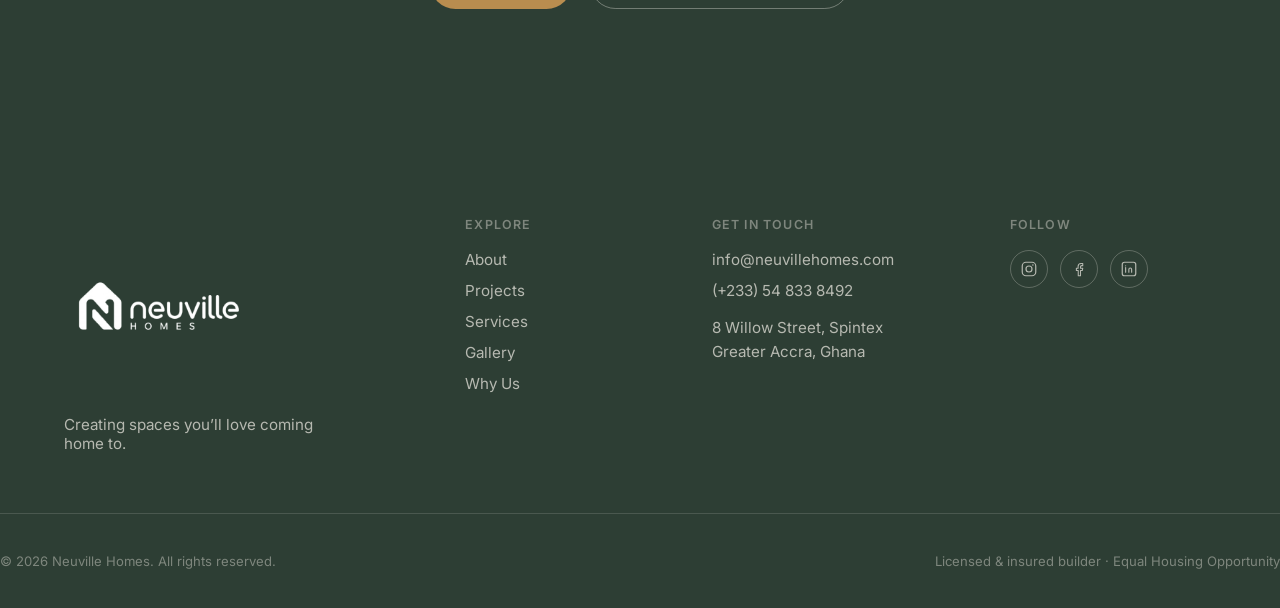
==== commit 8eadf05d: "Novo & concorde" ====
--- a/index.html
+++ b/index.html
@@ -223,14 +223,14 @@
           <span class="gallery-caption"><span>Newton Villa</span><small>New Construction</small></span>
         </a>
 
-        <a class="gallery-item gallery-item--wide" href="property.html?id=courtyard-house">
-          <img src="assets/home-5.jpg" alt="Courtyard House">
+        <a class="gallery-item gallery-item--wide" href="property.html?id=novo">
+          <img src="assets/home-5.jpg" alt="Novo">
           <span class="gallery-item-view" aria-hidden="true">&#8599;</span>
           <span class="gallery-caption"><span>Novo</span><small>Renovation</small></span>
         </a>
 
-        <a class="gallery-item" href="property.html?id=the-long-view">
-          <img src="assets/concorde-2.jpg" alt="The Long View">
+        <a class="gallery-item" href="property.html?id=concorde">
+          <img src="assets/concorde-2.jpg" alt="Concorde">
           <span class="gallery-item-view" aria-hidden="true">&#8599;</span>
           <span class="gallery-caption"><span>Concorde</span><small>Interior Design</small></span>
         </a>
--- a/styles.css
+++ b/styles.css
@@ -159,7 +159,7 @@
   padding: 10px 12px;
   border-radius: 5px;
   font-size: 0.92rem;
-  color: #ffffff;
+  color: #ffffff !important; 
 }
 
 .nav-dropdown a:hover{
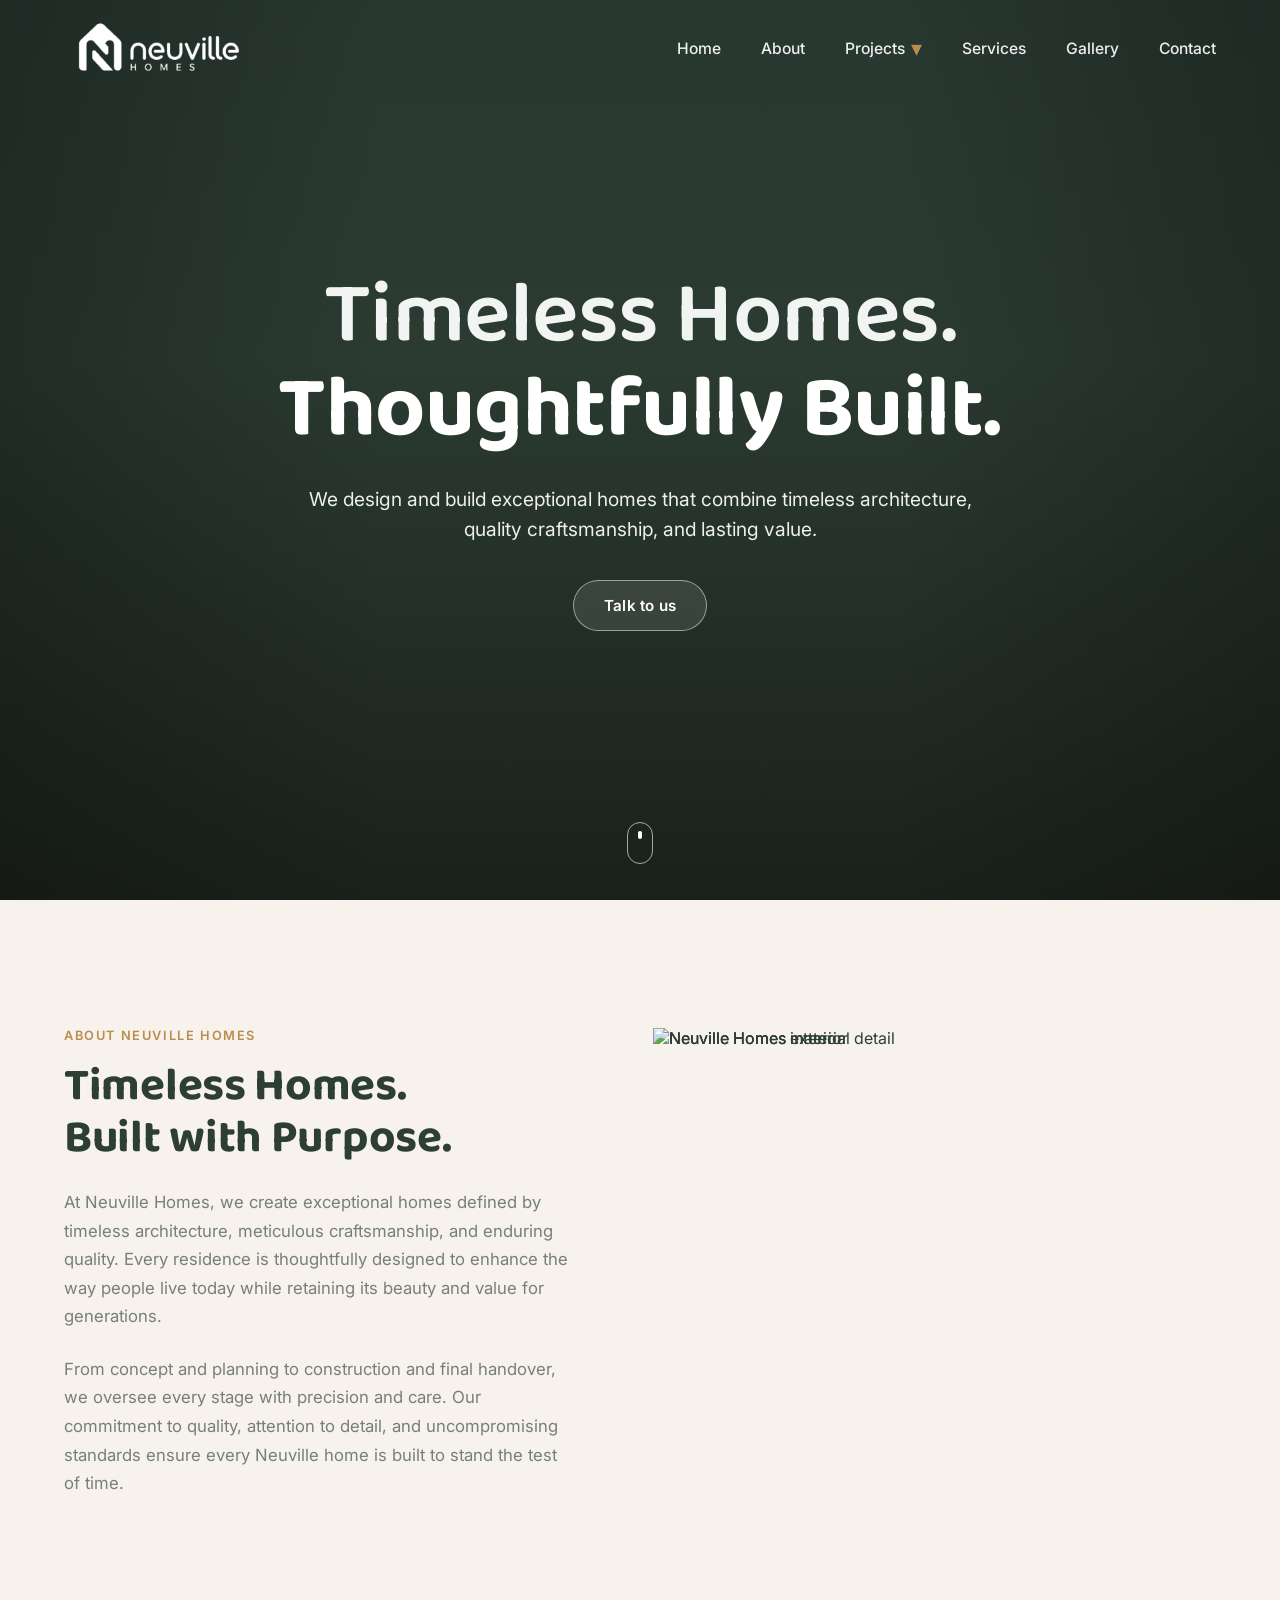
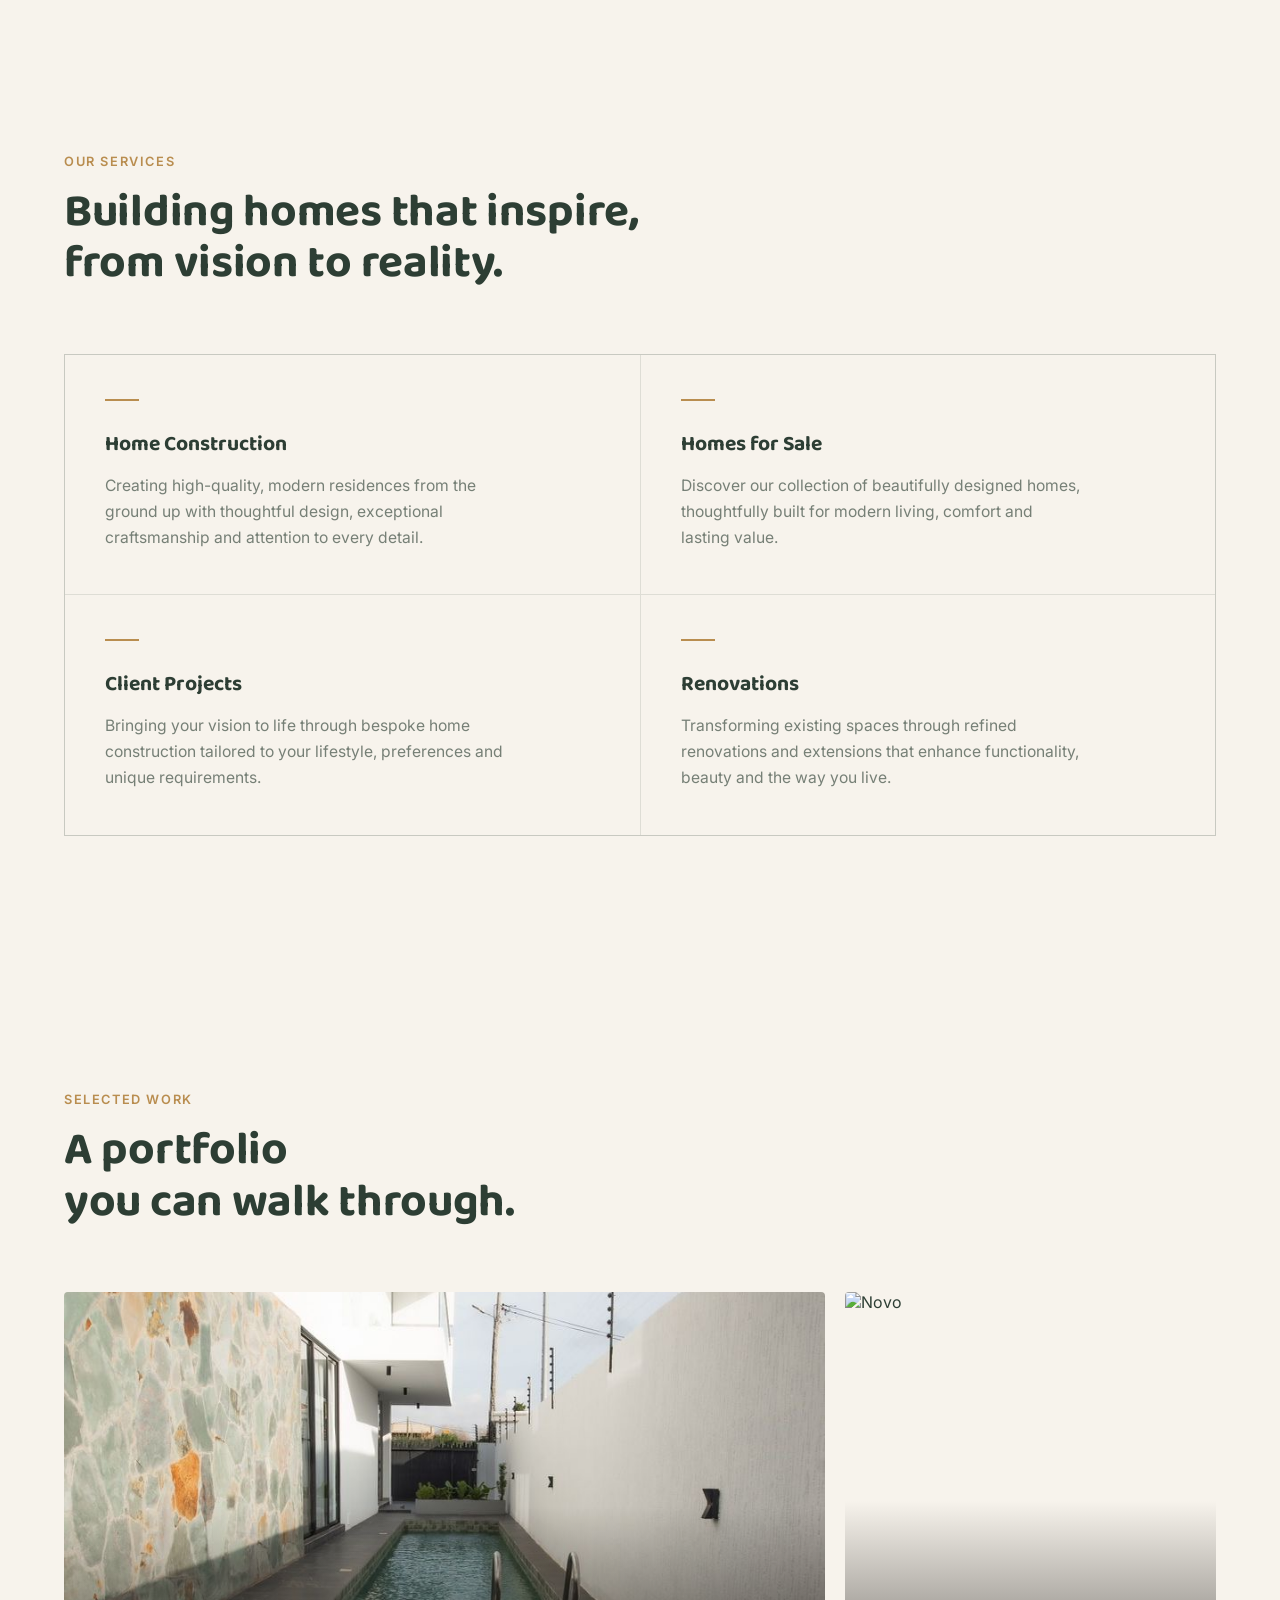
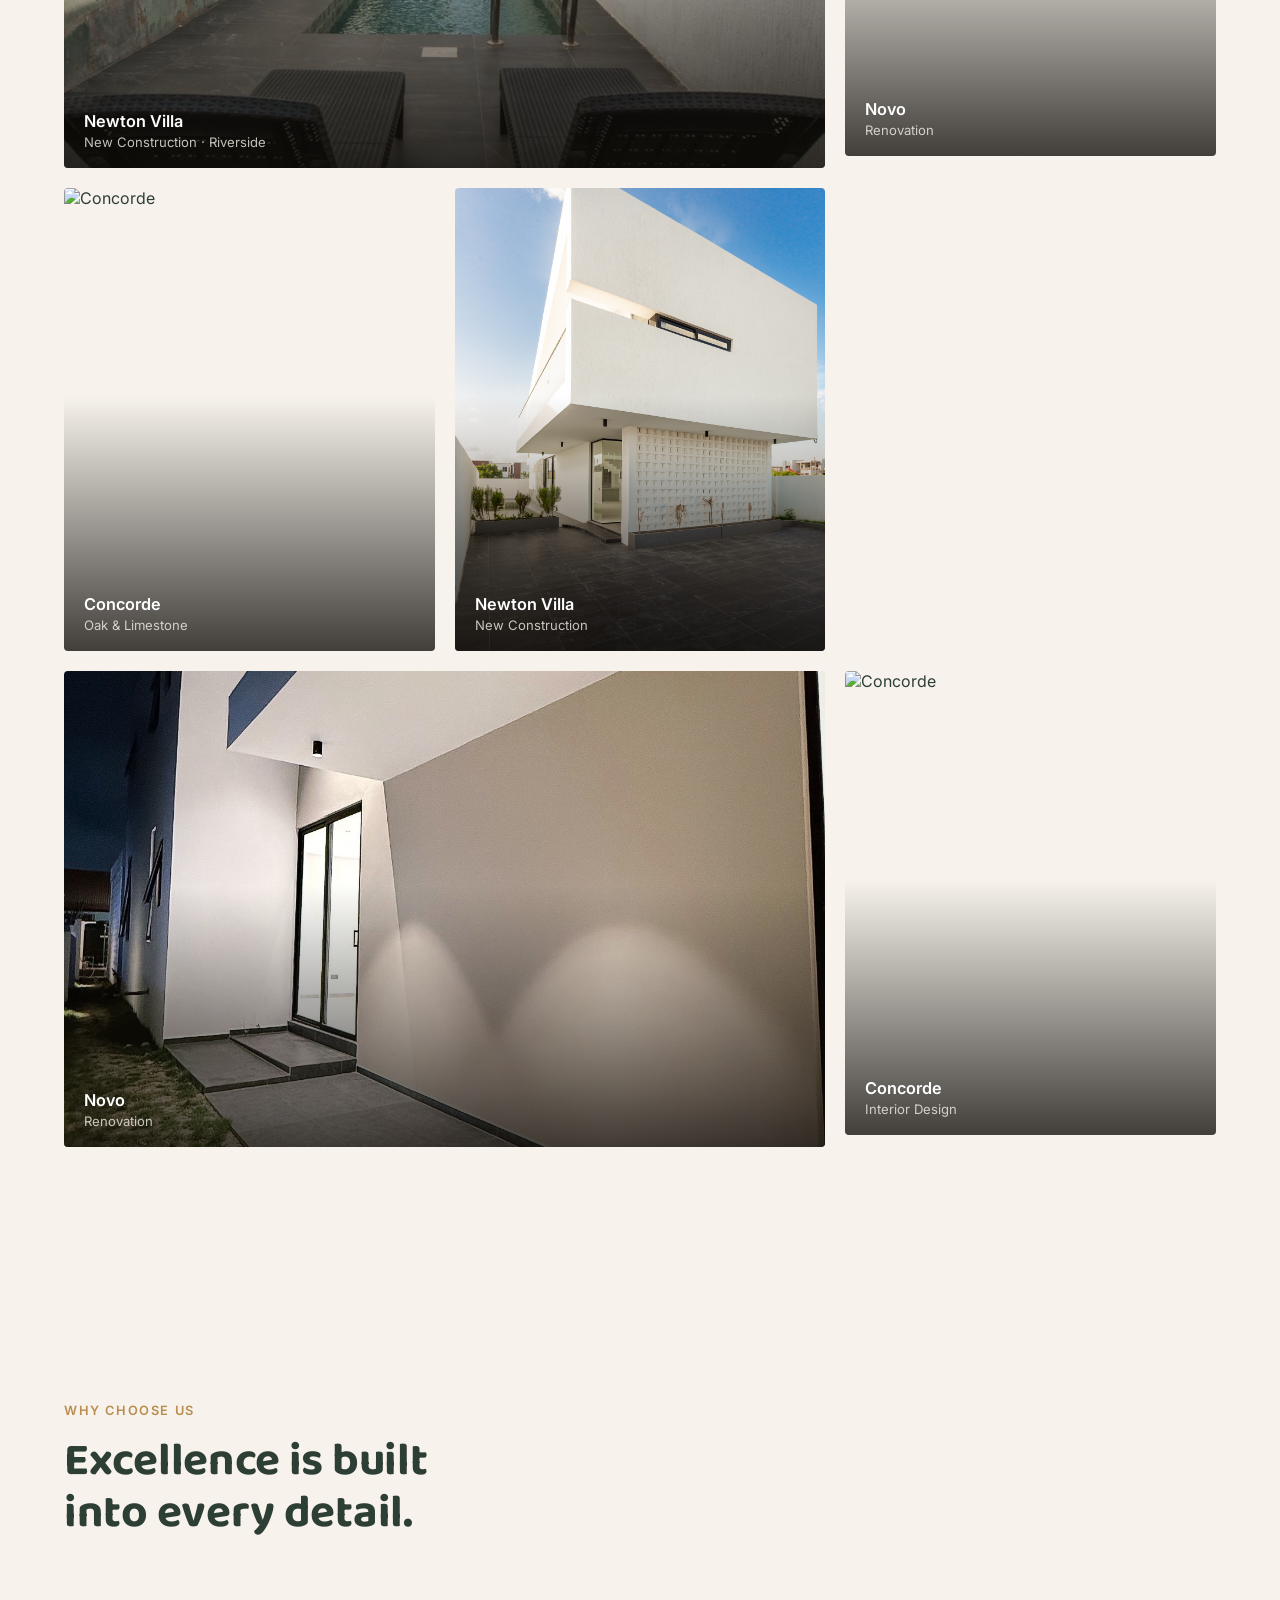
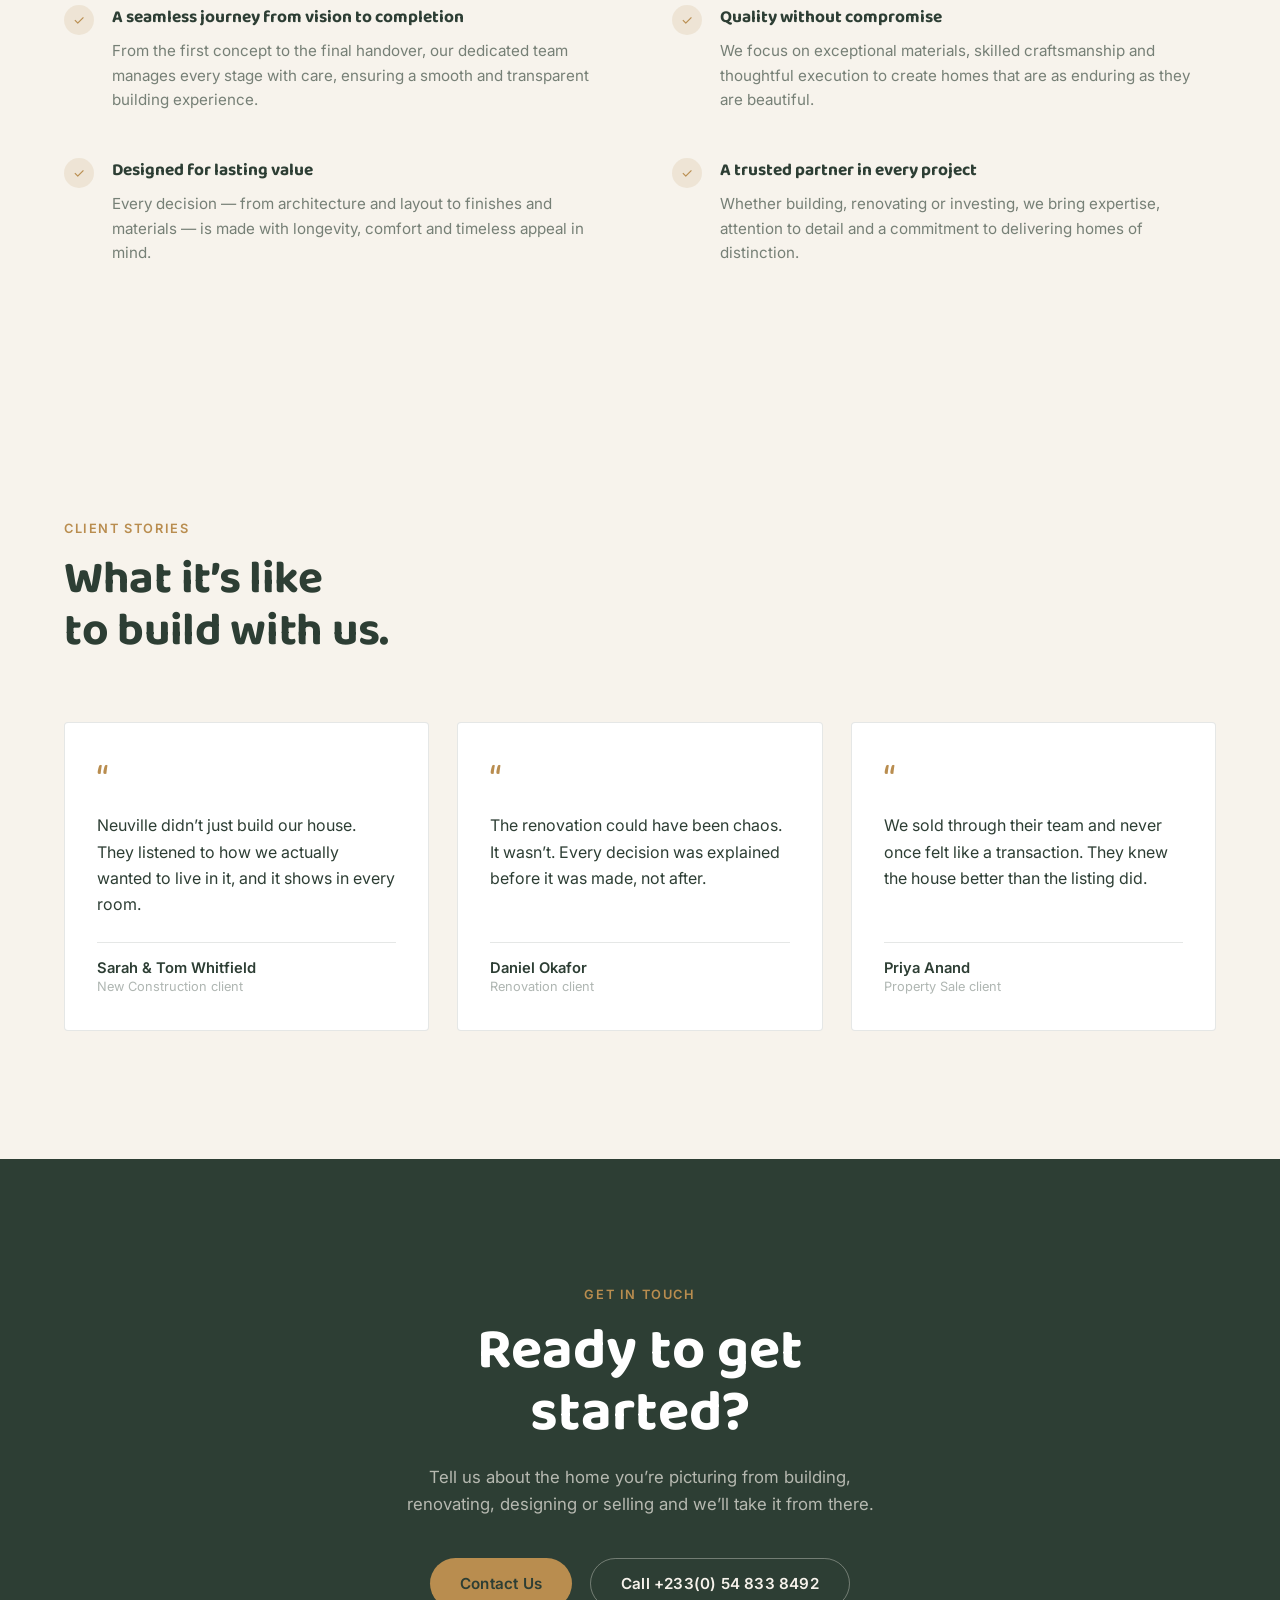
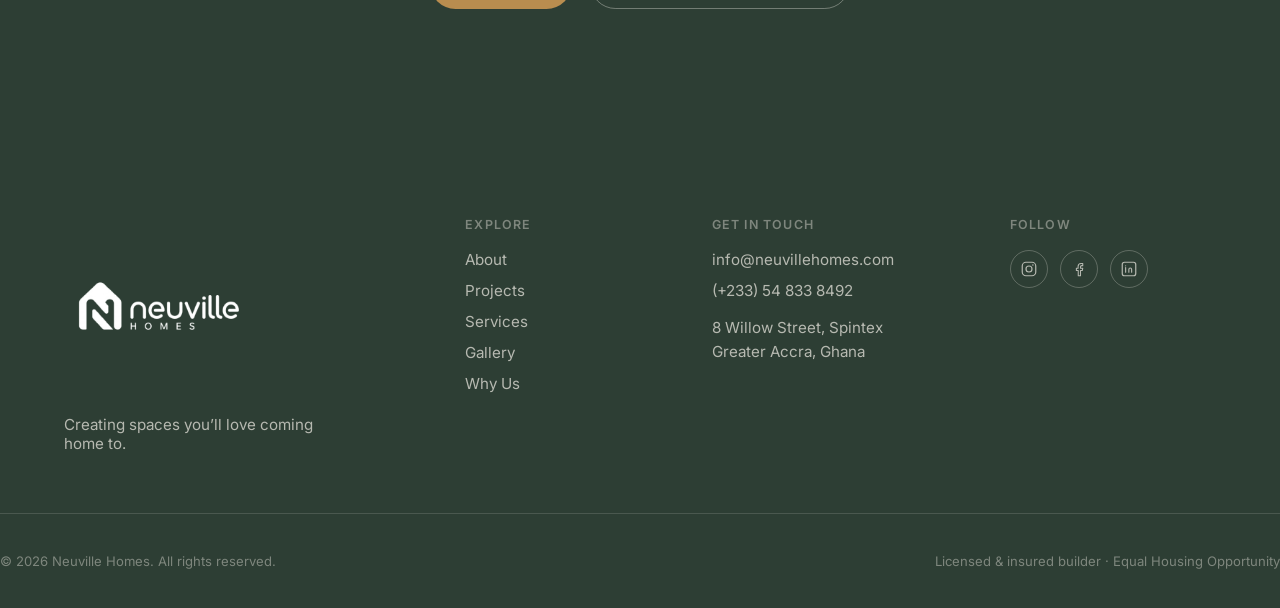
==== commit 23c5fe3f: "Images updated" ====
--- a/index.html
+++ b/index.html
@@ -206,7 +206,7 @@
         </a>
 
         <a class="gallery-item" href="property.html?id=novo">
-          <img src="assets/home-9.JPG" alt="Novo">
+          <img src="assets/novo-1.jpg" alt="Novo">
           <span class="gallery-item-view" aria-hidden="true">&#8599;</span>
           <span class="gallery-caption"><span>Novo</span><small>Renovation</small></span>
         </a>
@@ -224,7 +224,7 @@
         </a>
 
         <a class="gallery-item gallery-item--wide" href="property.html?id=novo">
-          <img src="assets/home-5.jpg" alt="Novo">
+          <img src="assets/novo-2.jpg" alt="Novo">
           <span class="gallery-item-view" aria-hidden="true">&#8599;</span>
           <span class="gallery-caption"><span>Novo</span><small>Renovation</small></span>
         </a>
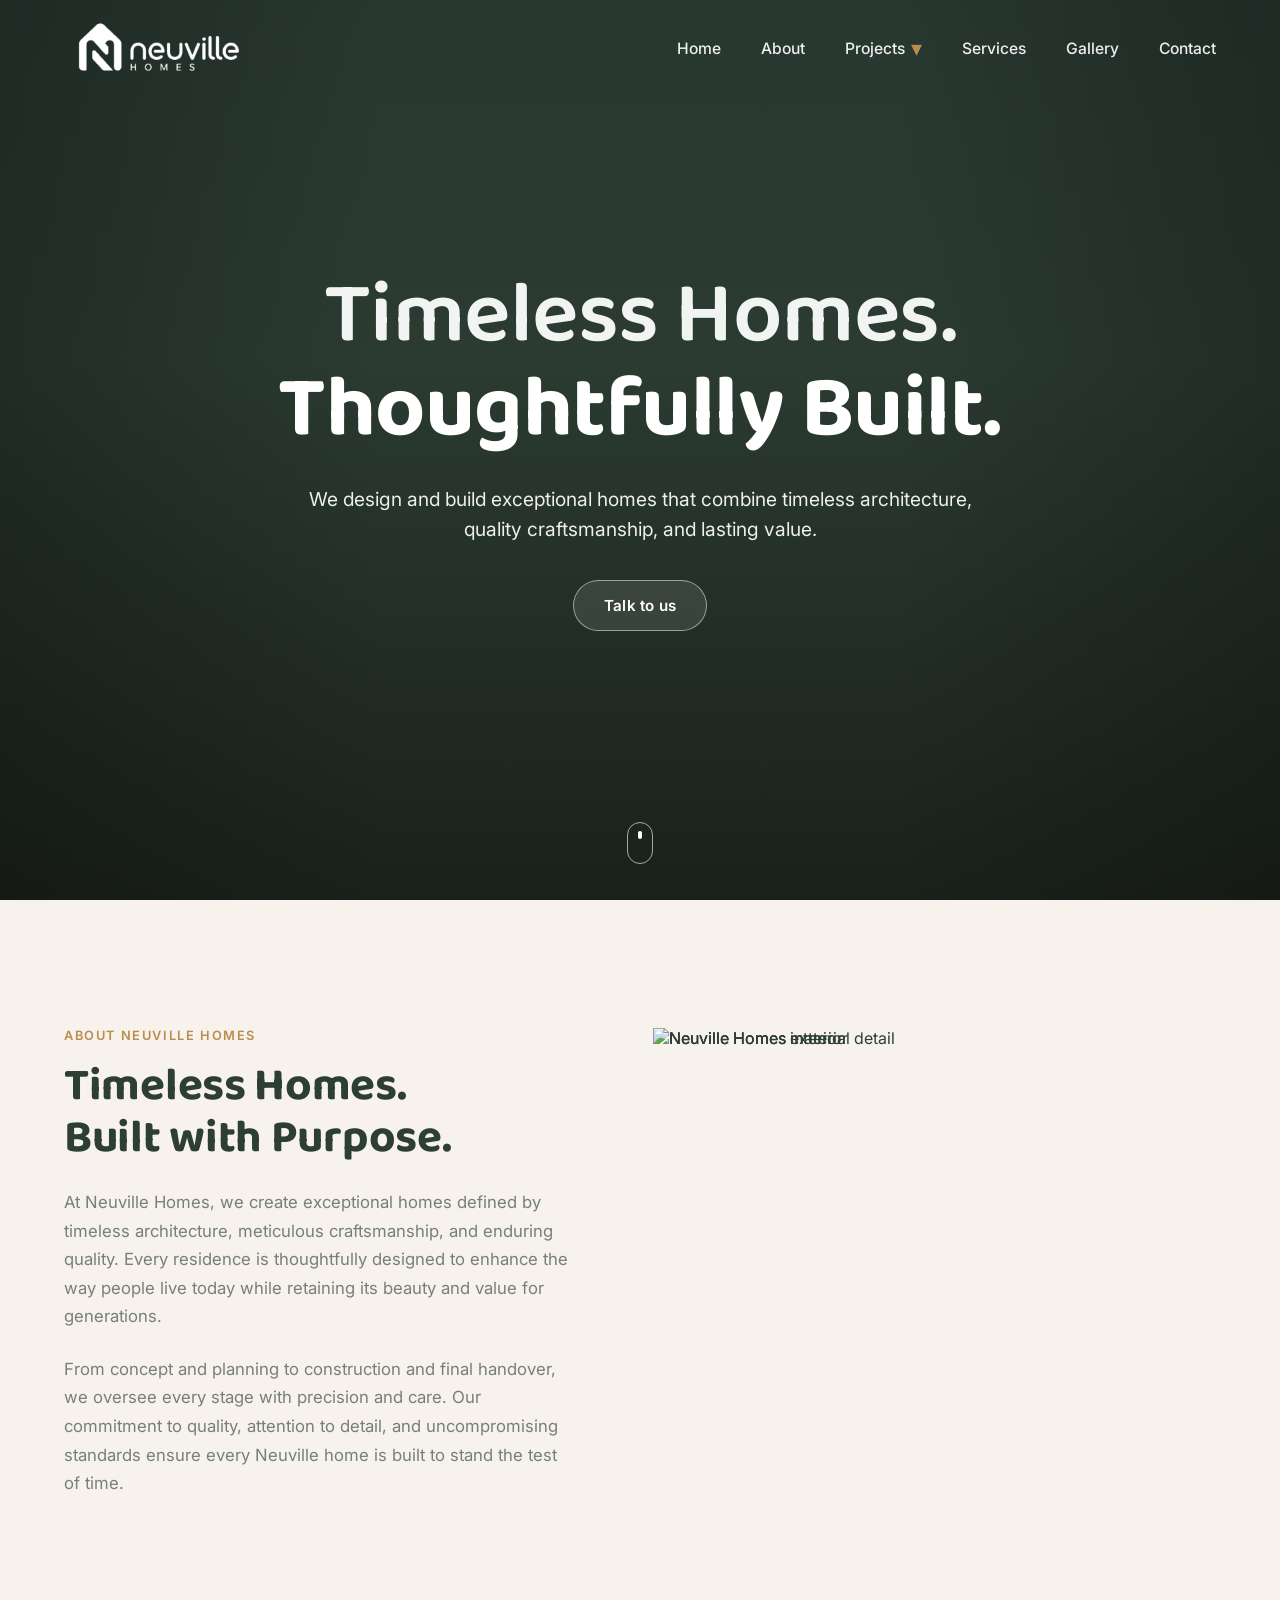
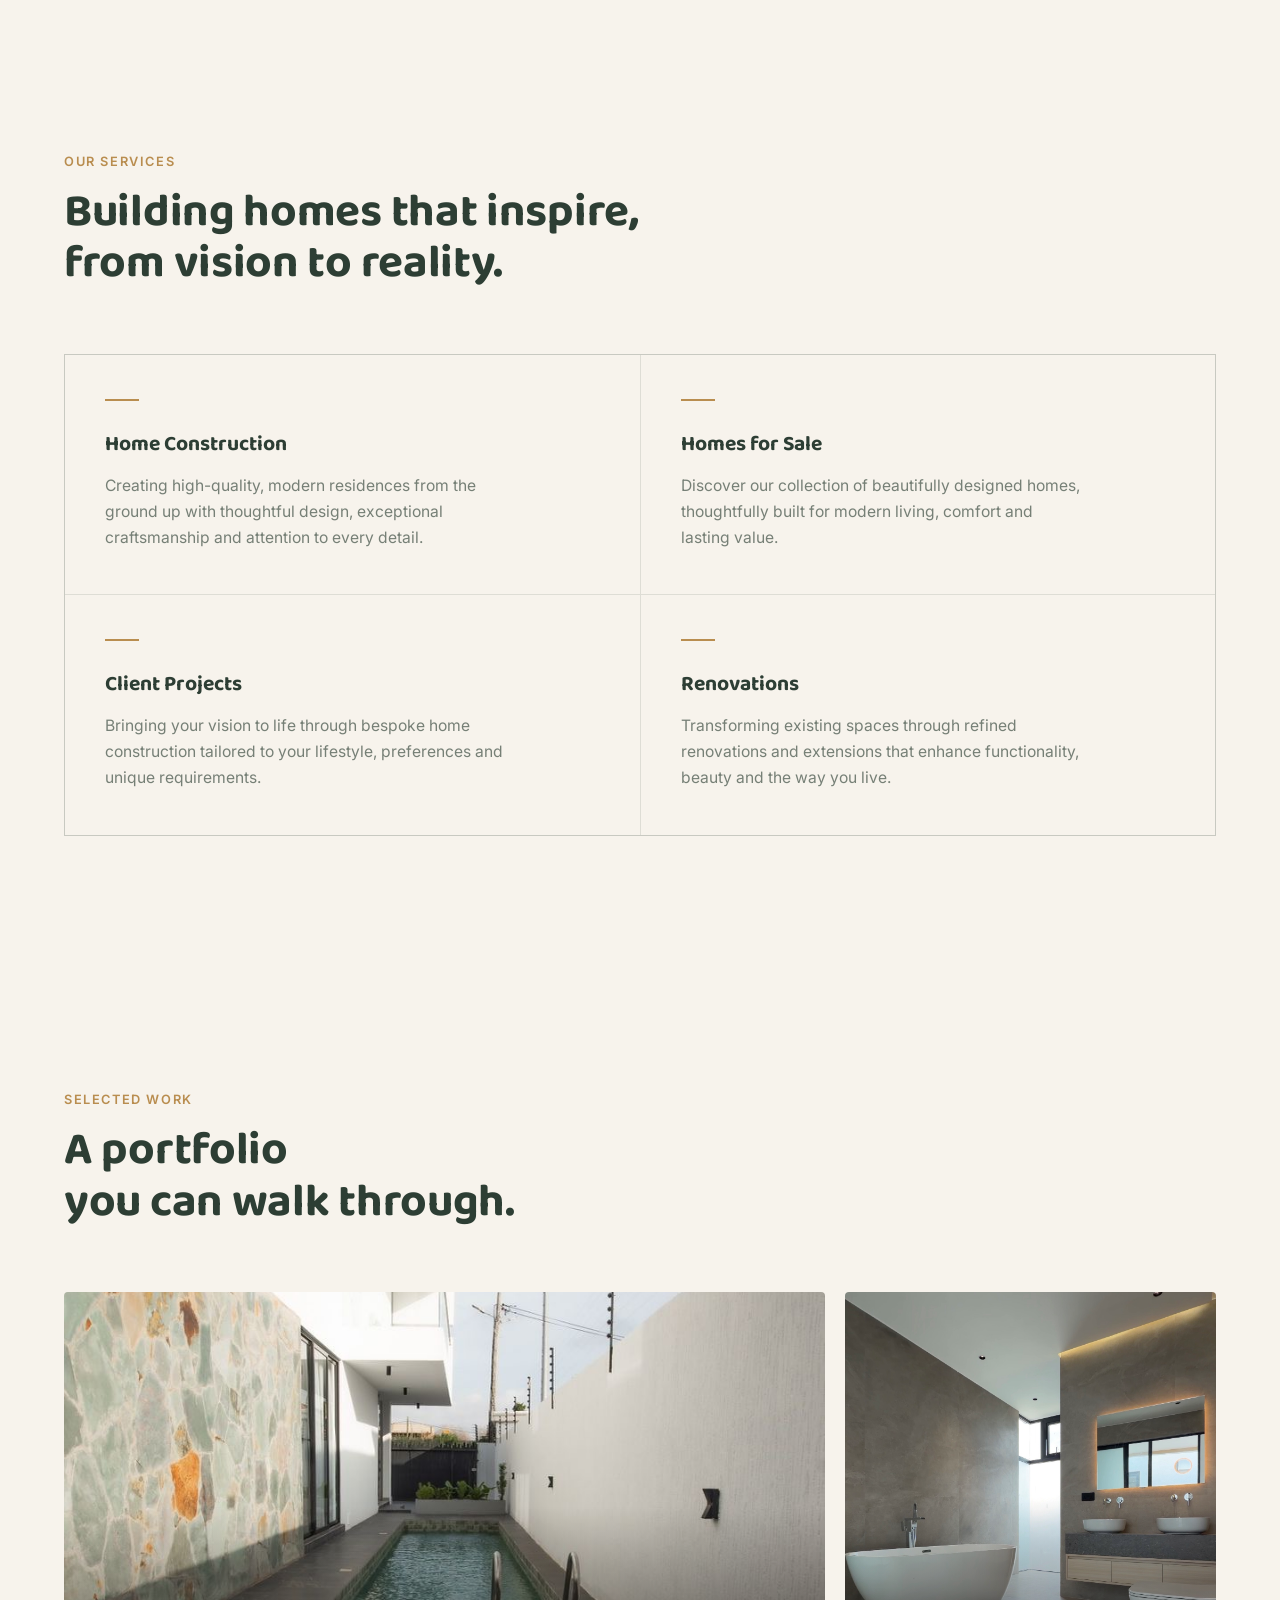
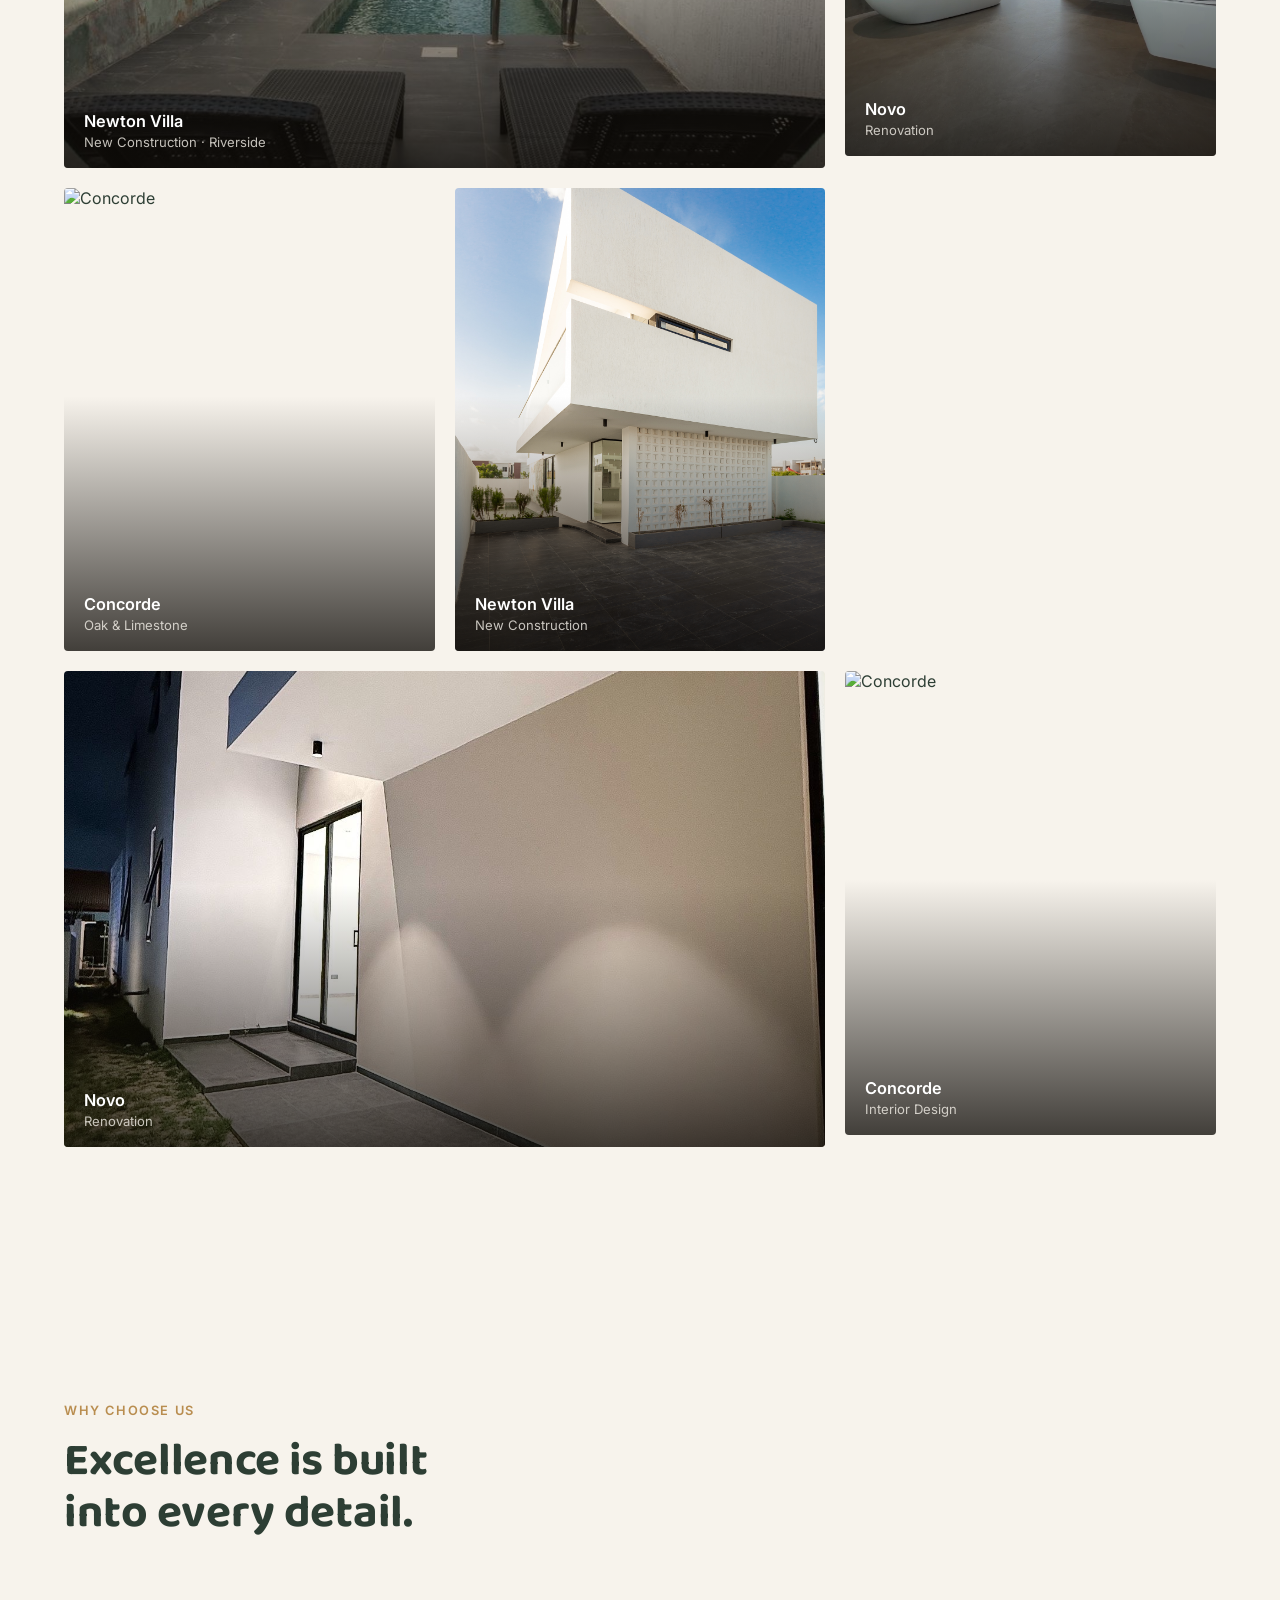
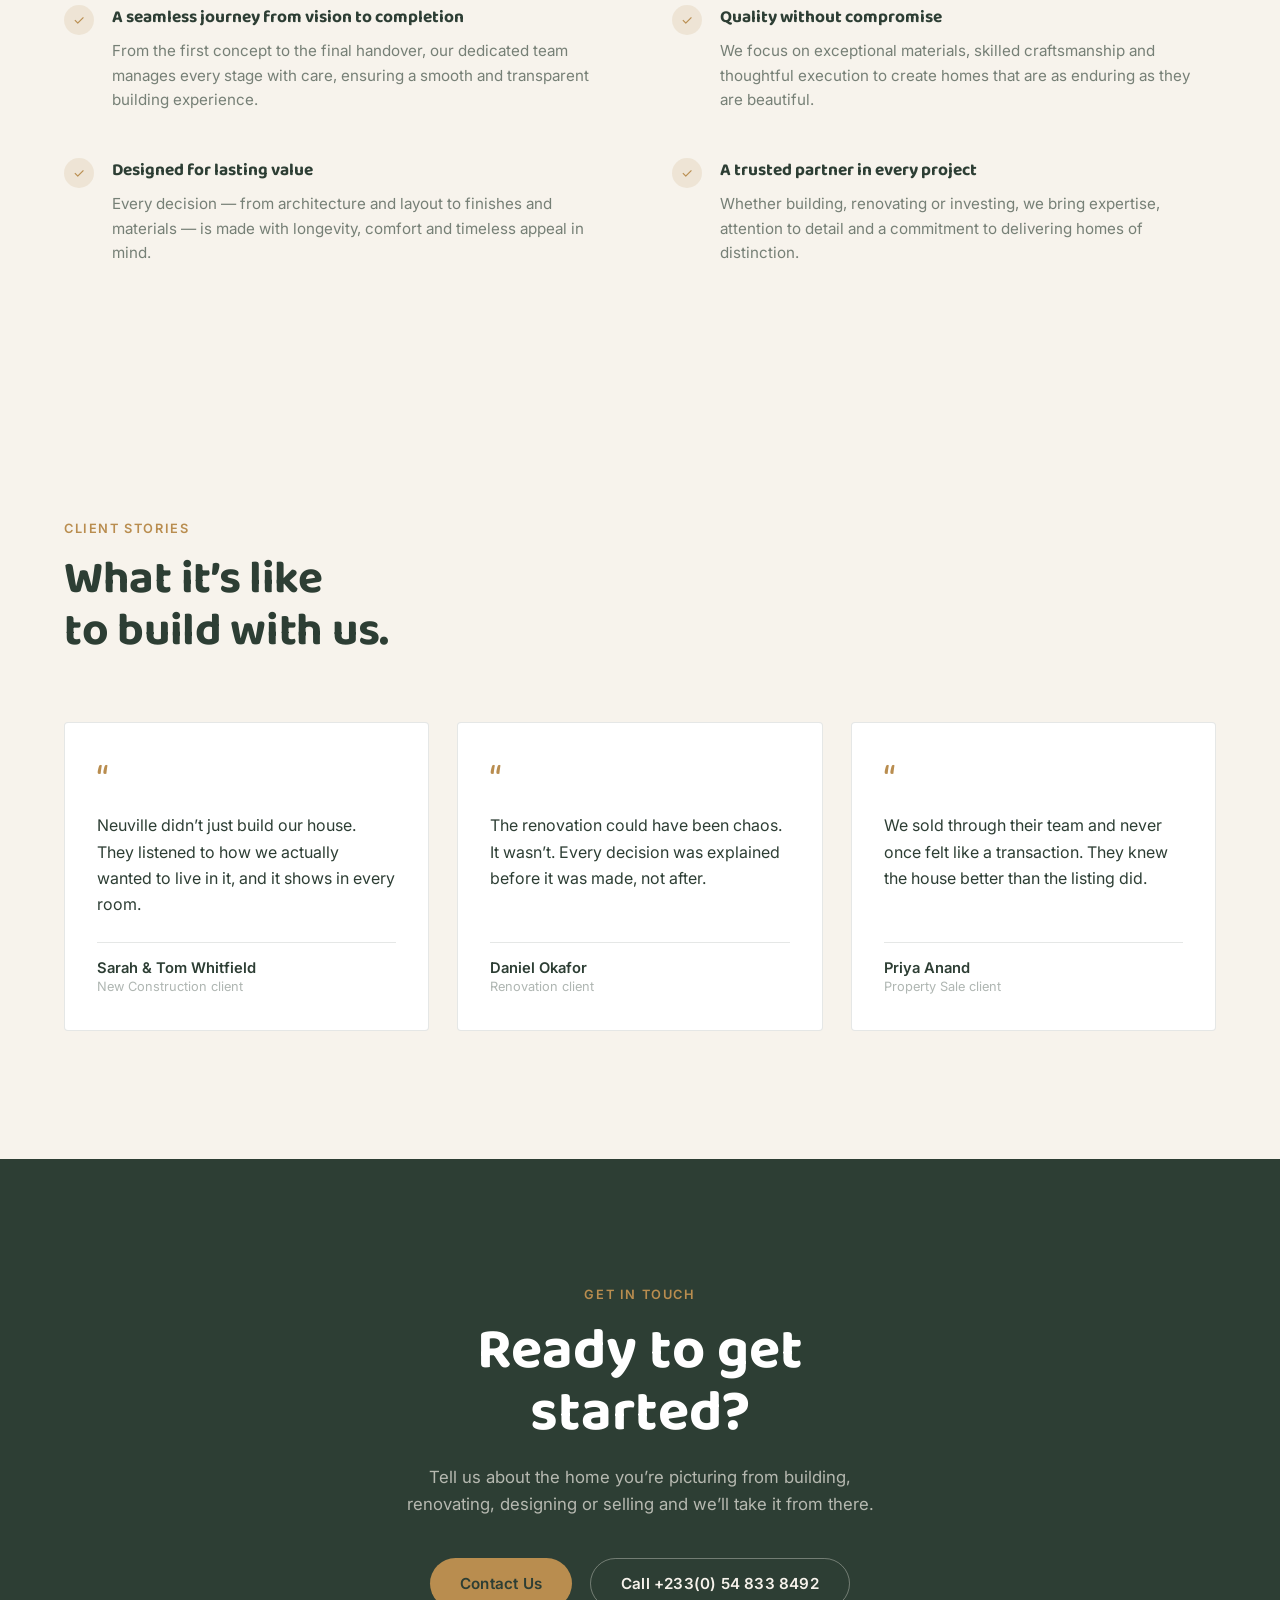
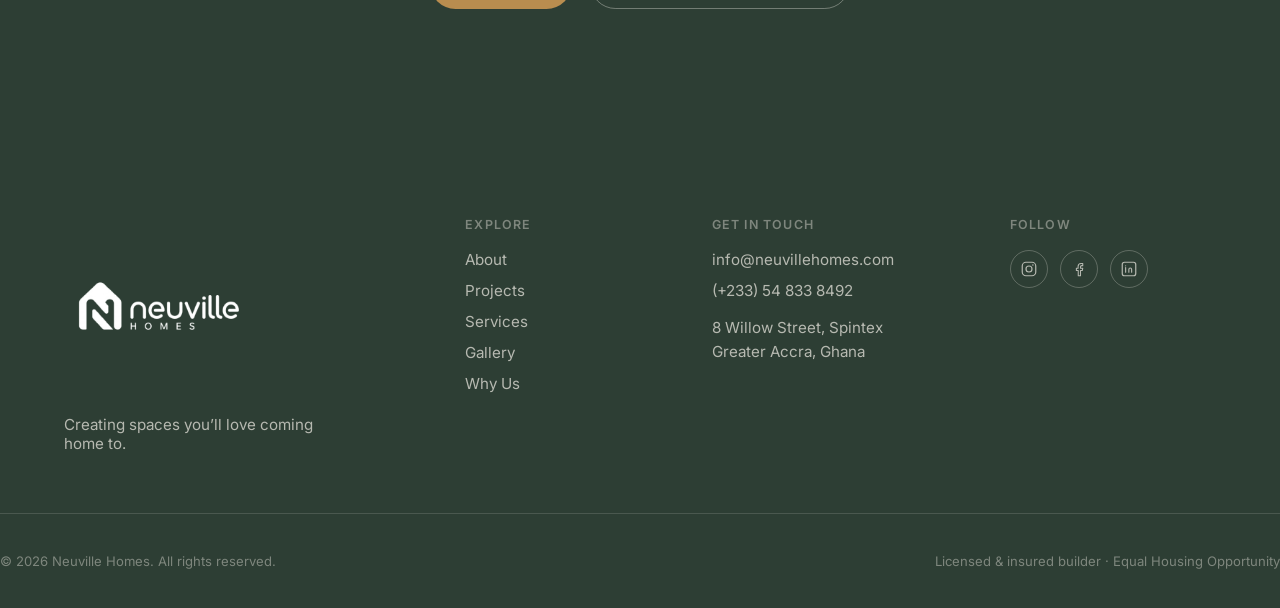
==== commit bfe6ca58: "Imaged added" ====
--- a/index.html
+++ b/index.html
@@ -206,7 +206,7 @@
         </a>
 
         <a class="gallery-item" href="property.html?id=novo">
-          <img src="assets/novo-1.jpg" alt="Novo">
+          <img src="assets/novo-3.jpg" alt="Novo">
           <span class="gallery-item-view" aria-hidden="true">&#8599;</span>
           <span class="gallery-caption"><span>Novo</span><small>Renovation</small></span>
         </a>
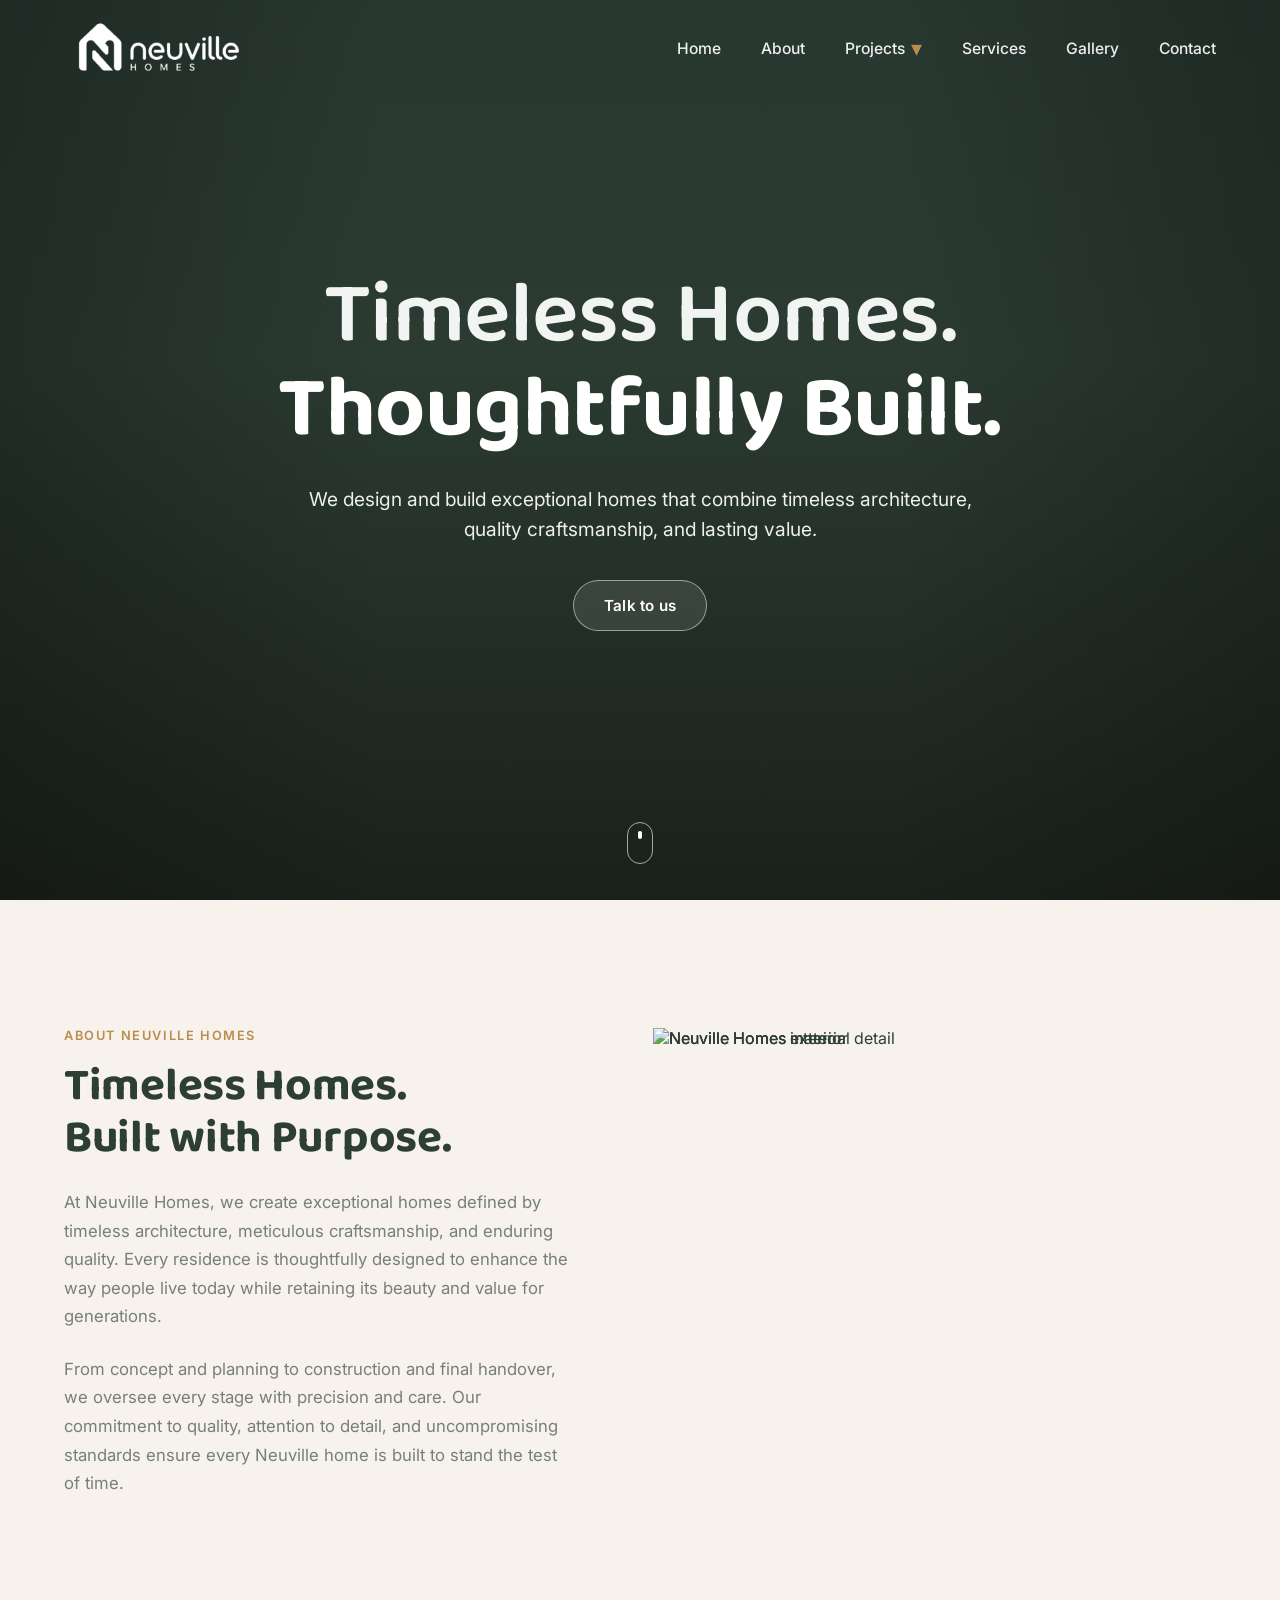
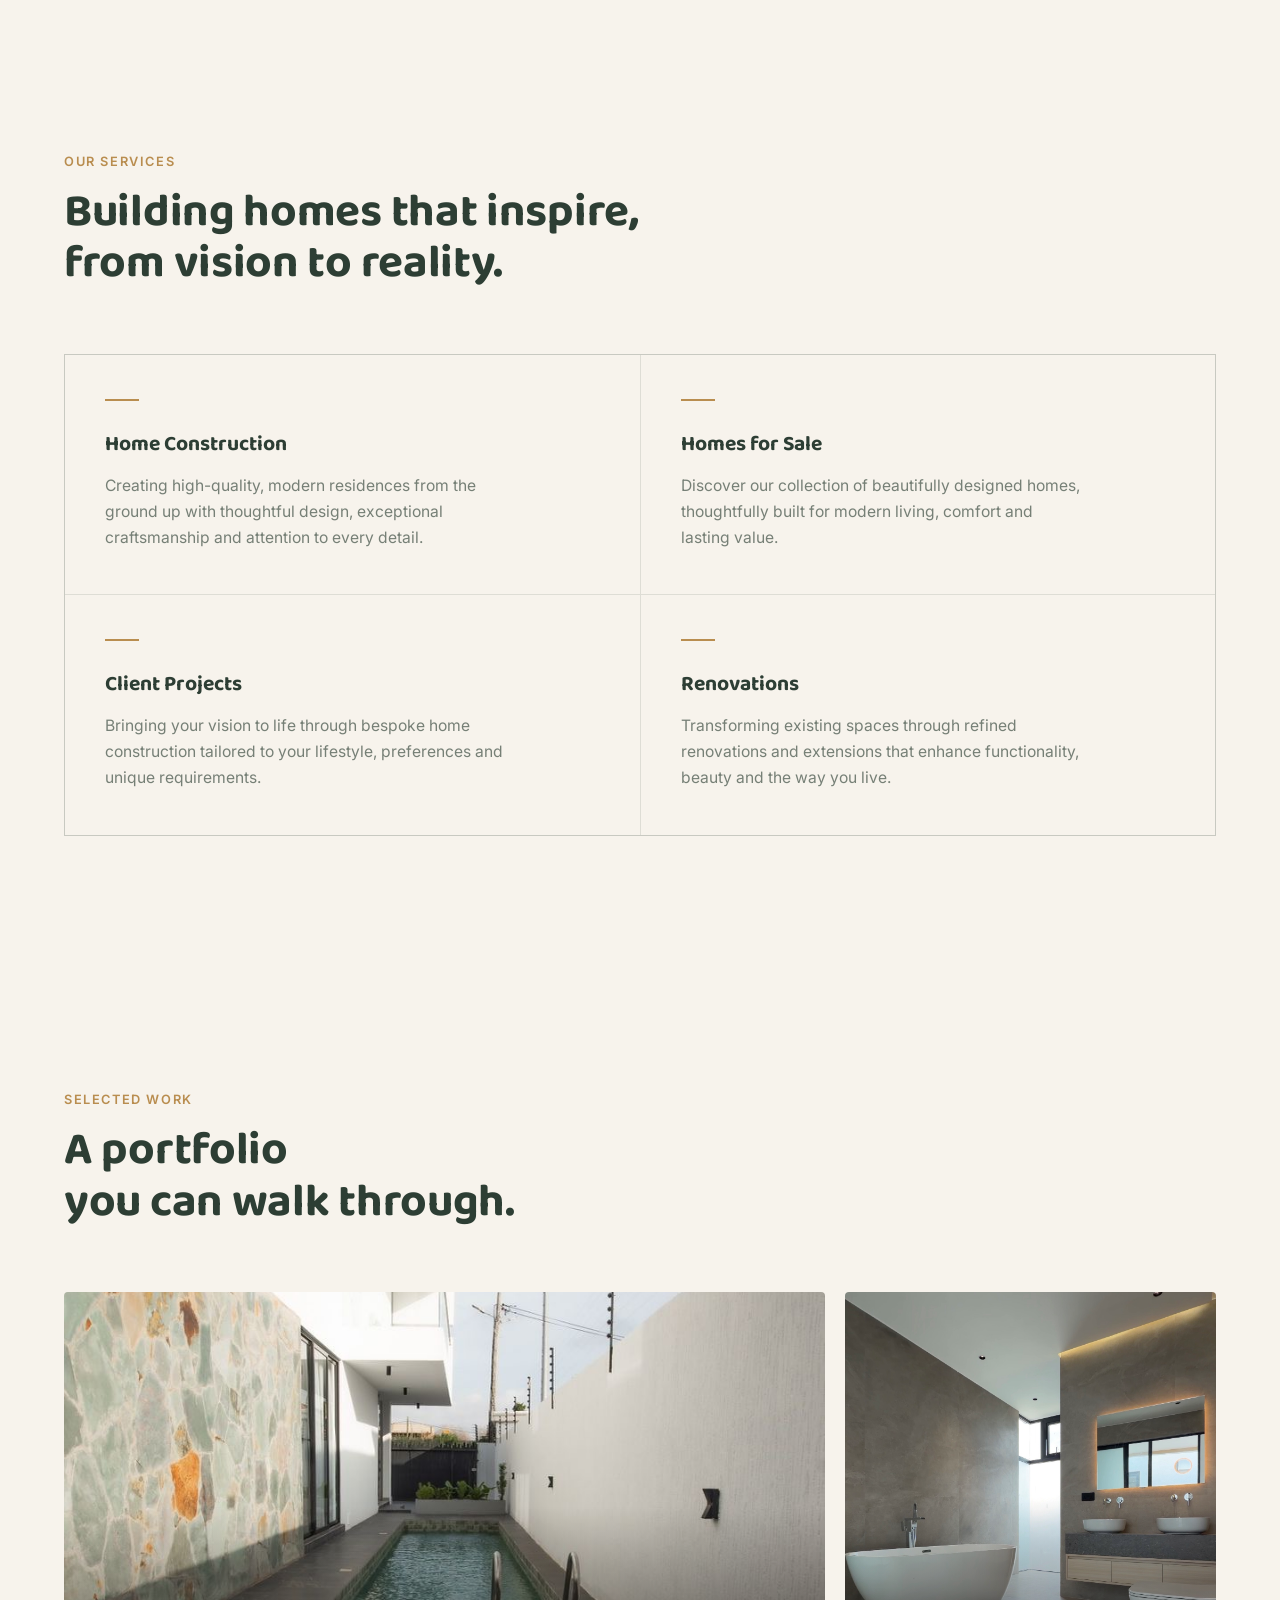
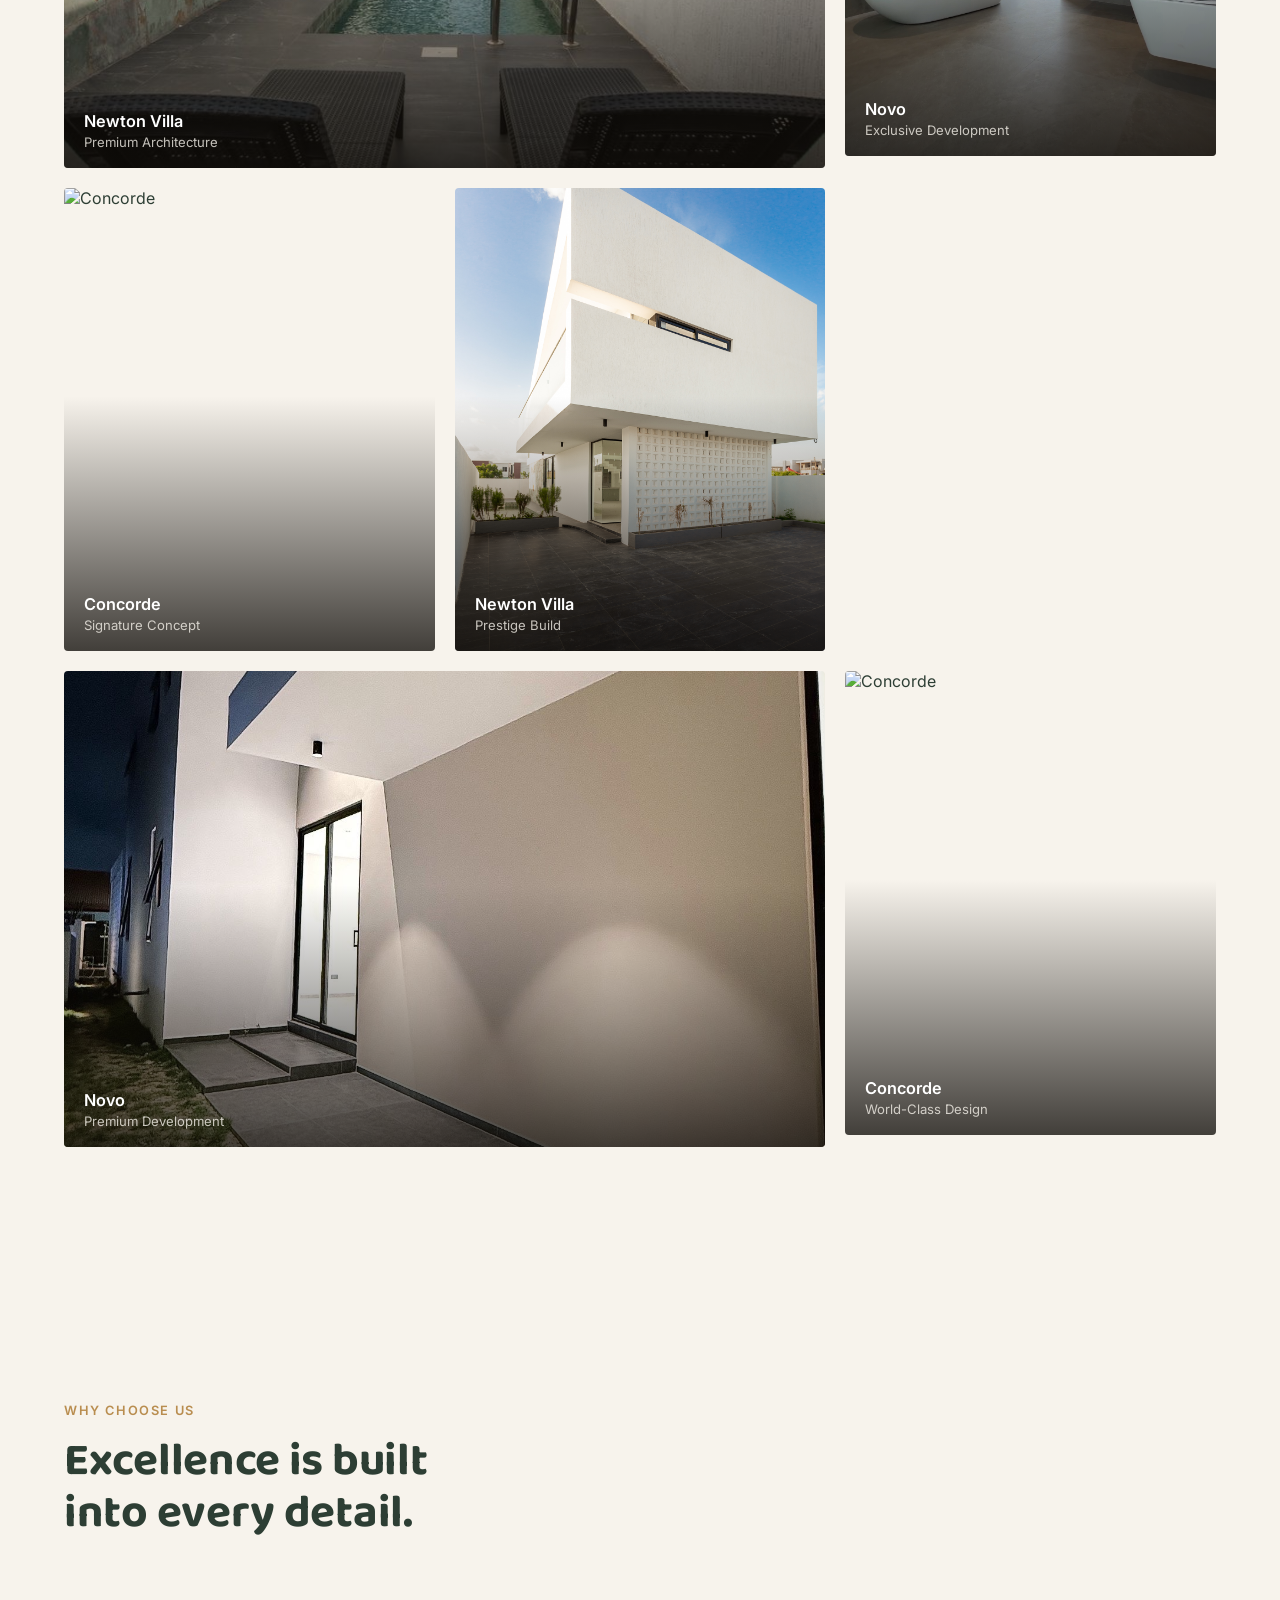
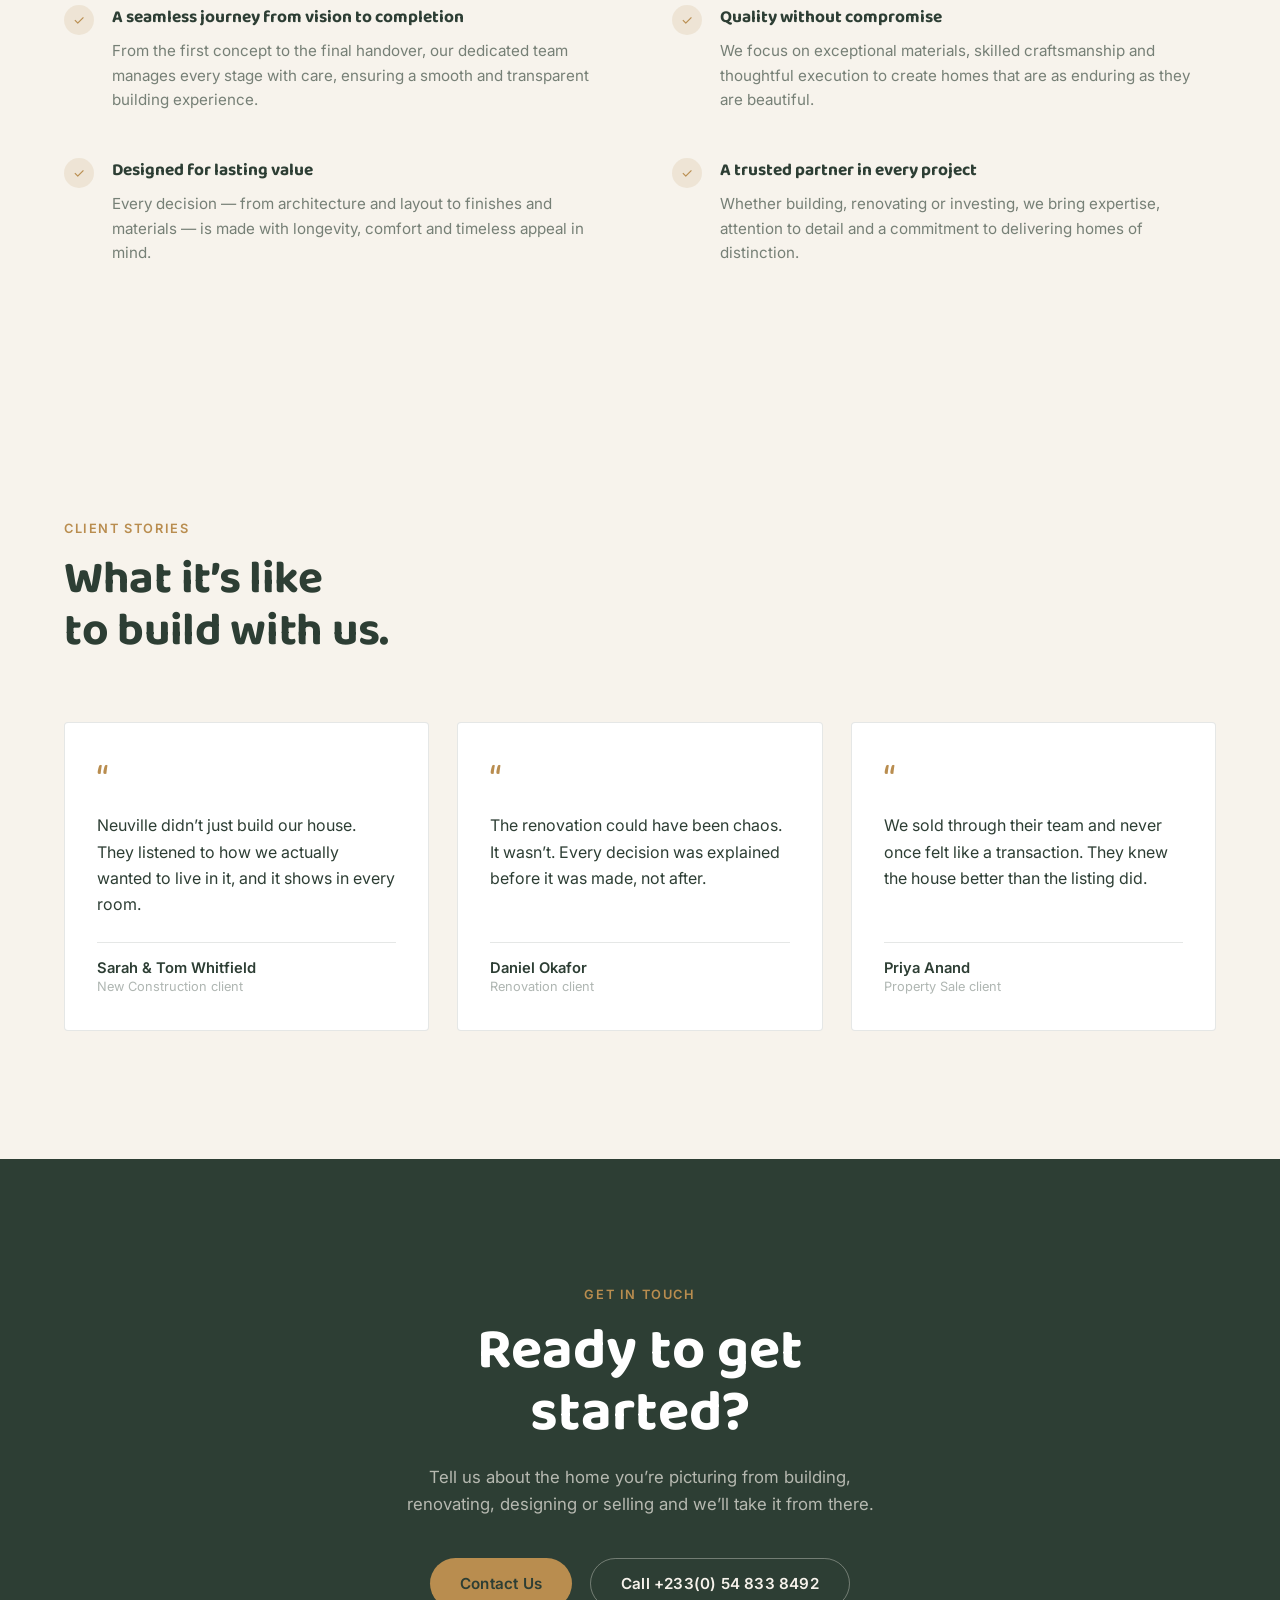
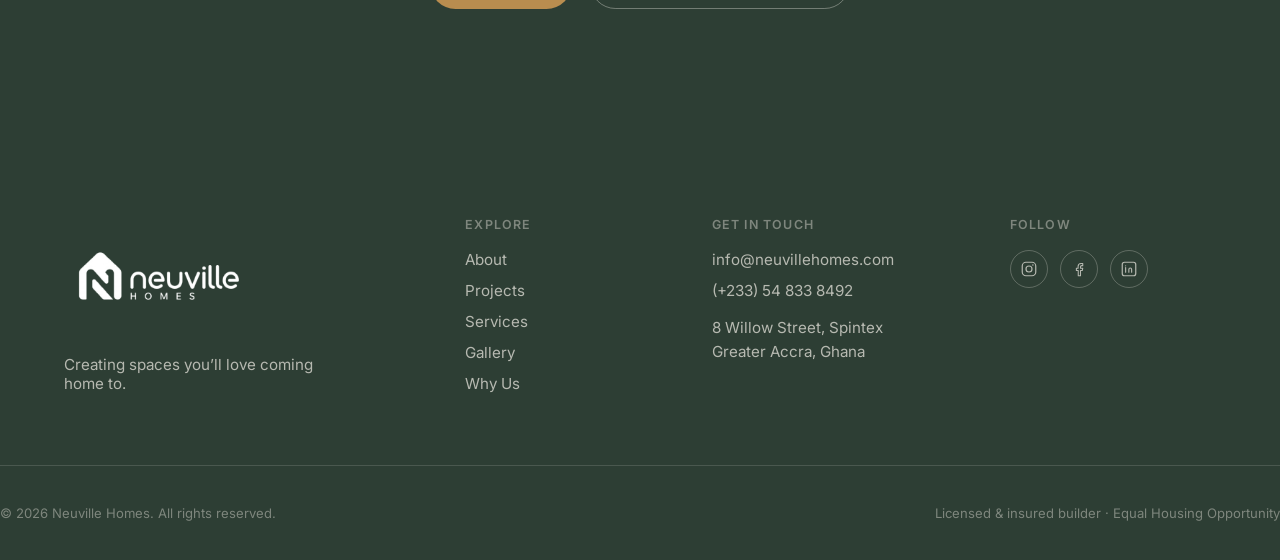
==== commit ba1c3363: "Major image updates" ====
--- a/index.html
+++ b/index.html
@@ -138,7 +138,7 @@
           <img src="assets/home-1.jpg" alt="Neuville Homes interior">
         </div>
         <div class="collage-item">
-          <img src="assets/home-8.jpg" alt="Neuville Homes material detail">
+          <img src="assets/concorde-5.jpg" alt="Neuville Homes material detail">
         </div>
       </div>
 
@@ -202,37 +202,37 @@
         <a class="gallery-item gallery-item--wide" href="property.html?id=newton-villa">
           <img src="assets/home-2.jpg" alt="Newton Villa">
           <span class="gallery-item-view" aria-hidden="true">&#8599;</span>
-          <span class="gallery-caption"><span>Newton Villa</span><small>New Construction &middot; Riverside</small></span>
+          <span class="gallery-caption"><span>Newton Villa</span><small>Premium Architecture</small></span>
         </a>
 
         <a class="gallery-item" href="property.html?id=novo">
           <img src="assets/novo-3.jpg" alt="Novo">
           <span class="gallery-item-view" aria-hidden="true">&#8599;</span>
-          <span class="gallery-caption"><span>Novo</span><small>Renovation</small></span>
+          <span class="gallery-caption"><span>Novo</span><small>Exclusive Development</small></span>
         </a>
 
         <a class="gallery-item" href="property.html?id=concorde">
-          <img src="assets/home-1.jpg" alt="Concorde">
-          <span class="gallery-item-view" aria-hidden="true">&#8599;</span>
-          <span class="gallery-caption"><span>Concorde</span><small>Oak &amp; Limestone</small></span>
+          <img src="assets/concorde-2.jpg" alt="Concorde">
+          <span class="gallery-item-view" aria-hidden="true">&#8599;</span>
+          <span class="gallery-caption"><span>Concorde</span><small>Signature Concept</small></span>
         </a>
 
         <a class="gallery-item" href="property.html?id=newton-villa">
           <img src="assets/newton-villa-2.jpg" alt="Newton Villa">
           <span class="gallery-item-view" aria-hidden="true">&#8599;</span>
-          <span class="gallery-caption"><span>Newton Villa</span><small>New Construction</small></span>
+          <span class="gallery-caption"><span>Newton Villa</span><small>Prestige Build</small></span>
         </a>
 
         <a class="gallery-item gallery-item--wide" href="property.html?id=novo">
           <img src="assets/novo-2.jpg" alt="Novo">
           <span class="gallery-item-view" aria-hidden="true">&#8599;</span>
-          <span class="gallery-caption"><span>Novo</span><small>Renovation</small></span>
+          <span class="gallery-caption"><span>Novo</span><small>Premium Development</small></span>
         </a>
 
         <a class="gallery-item" href="property.html?id=concorde">
-          <img src="assets/concorde-2.jpg" alt="Concorde">
-          <span class="gallery-item-view" aria-hidden="true">&#8599;</span>
-          <span class="gallery-caption"><span>Concorde</span><small>Interior Design</small></span>
+          <img src="assets/concorde-3.jpg" alt="Concorde">
+          <span class="gallery-item-view" aria-hidden="true">&#8599;</span>
+          <span class="gallery-caption"><span>Concorde</span><small>World-Class Design</small></span>
         </a>
 
       </div>
--- a/styles.css
+++ b/styles.css
@@ -69,7 +69,7 @@
   align-items: center;
   justify-content: center;
   width: 180px;
-  height: 180px;
+  height: 120px;
   flex-shrink: 0;
   position: relative;
 }
@@ -82,15 +82,6 @@
 }
 
 .logo-img--green{ display: none; }
-
-.logo-text{
-  font-family: var(--font-display);
-  font-weight: 700;
-  font-size: 1.3rem;
-  line-height: 1.08;
-  letter-spacing: 0.2px;
-  color: #ffffff;
-}
 
 .main-nav{
   display: flex;
@@ -341,8 +332,7 @@
 @media (max-width: 560px){
   :root{ --container-pad: 22px; --header-h: 76px; }
 
-  .logo-mark{ width: 130px; height: 130px; border-radius: 11px; }
-  .logo-text{ font-size: 1.05rem; }
+  .logo-mark{ width: 130px; height: 100px; border-radius: 11px; }
 
   .hero-heading{ margin-bottom: 20px; }
   .hero-sub{ font-size: 0.98rem; }
@@ -928,8 +918,6 @@
   padding-bottom: 60px;
   border-bottom: 1px solid rgba(247, 243, 236, 0.14);
 }
-
-.footer-brand .logo-text{ color: #ffffff; }
 
 .footer-tagline{
   font-family: var(--font-body);
